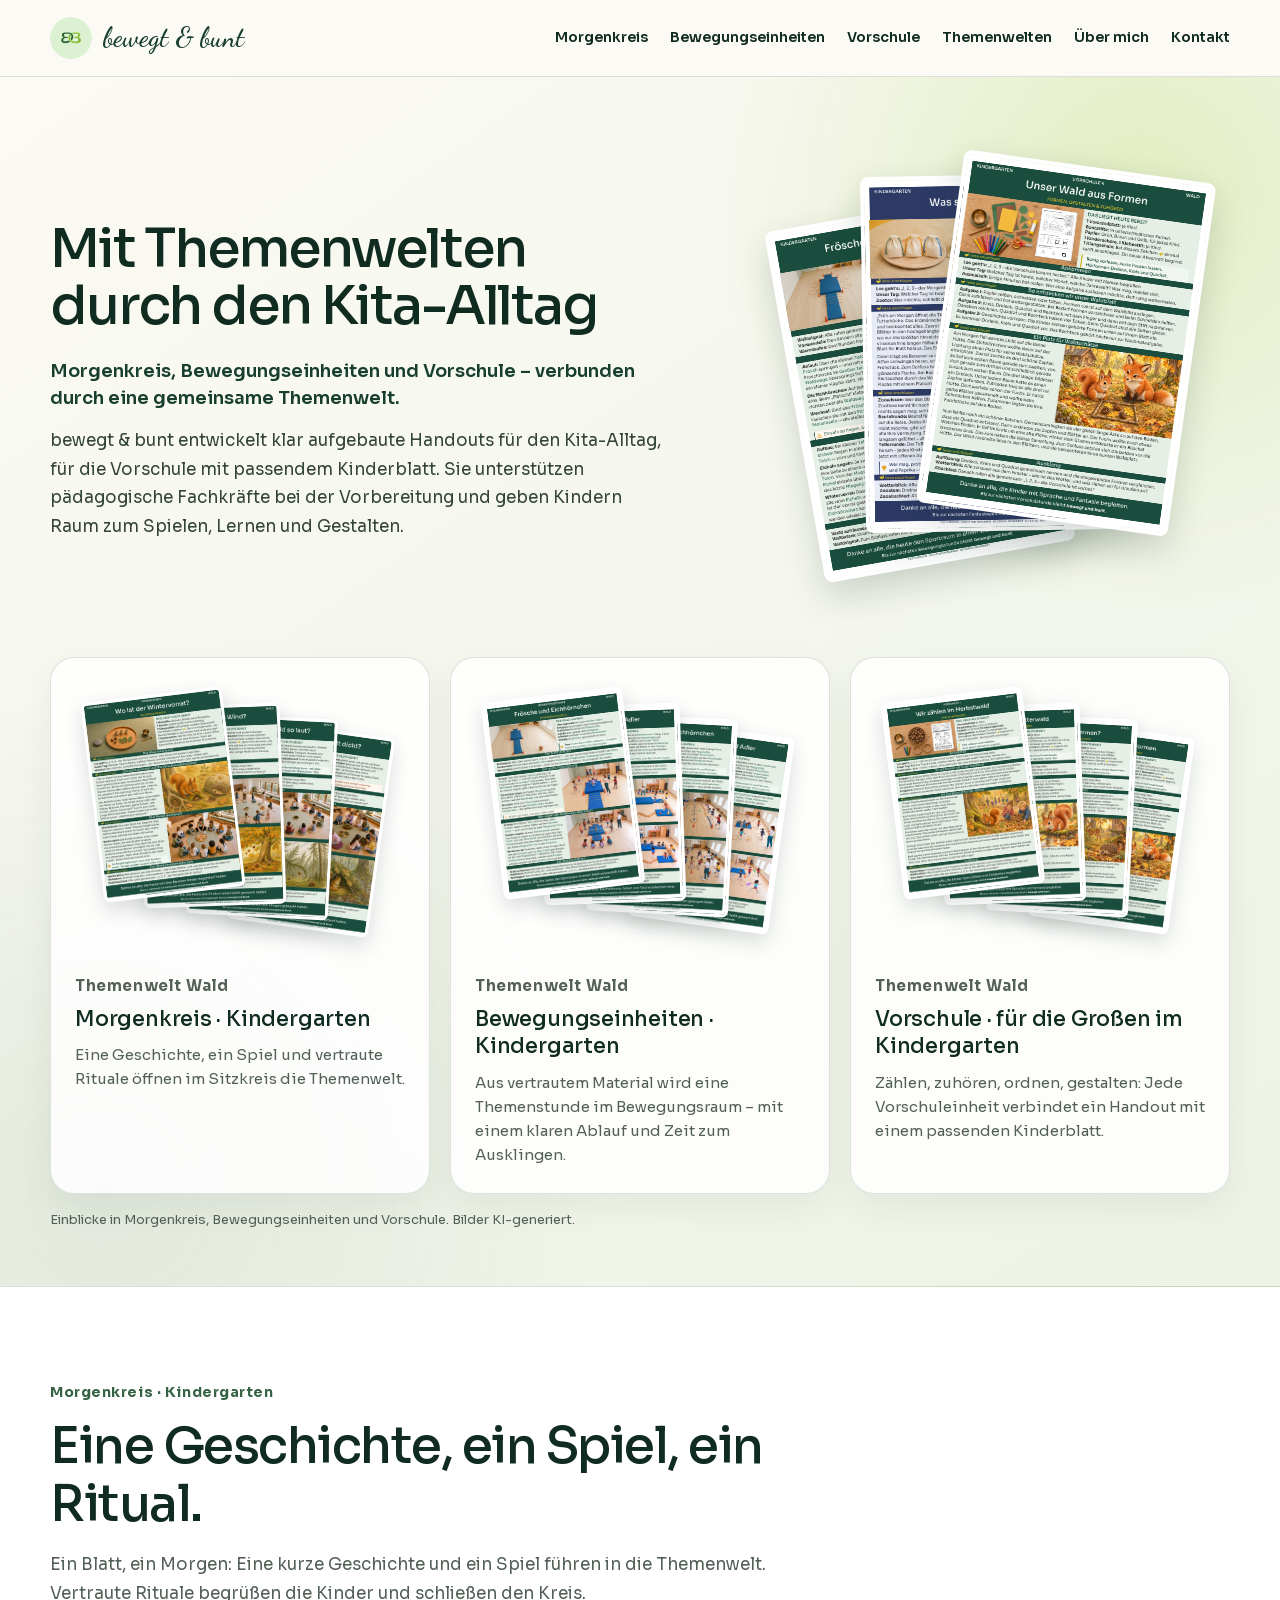
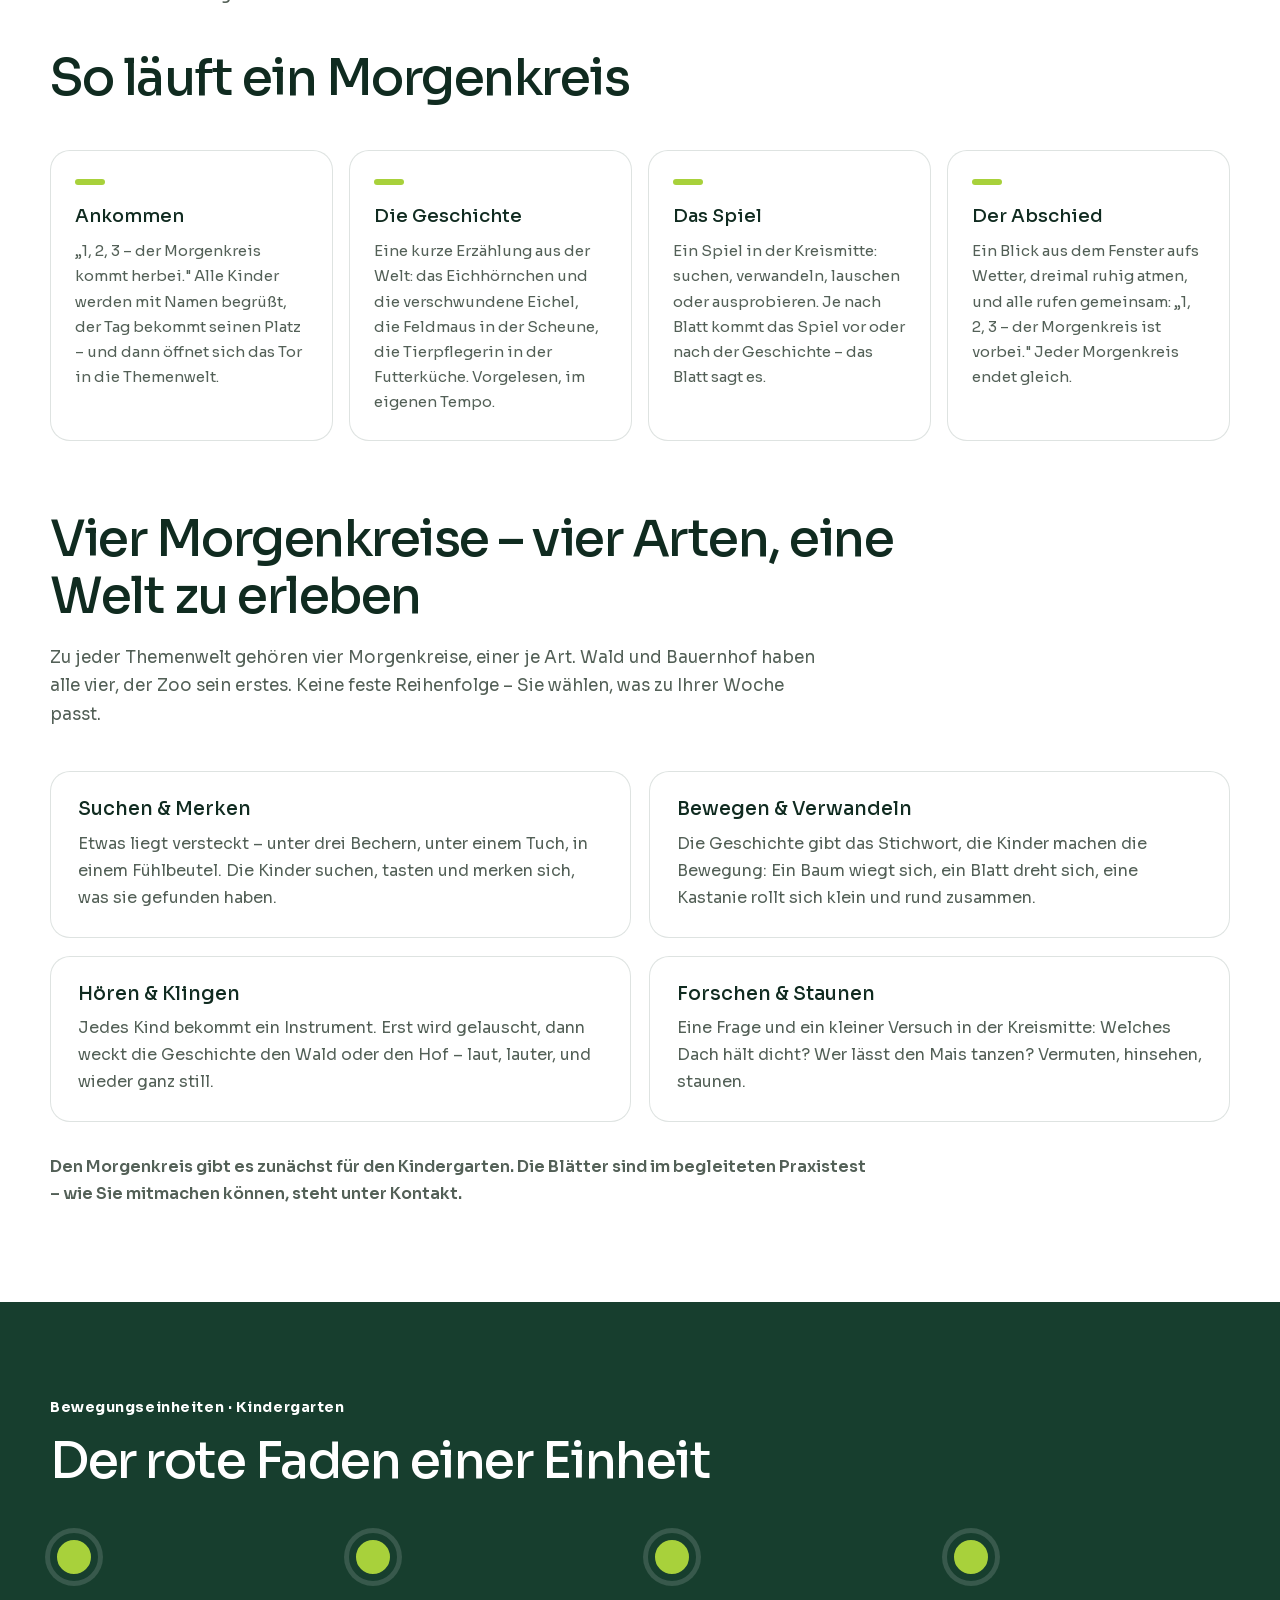
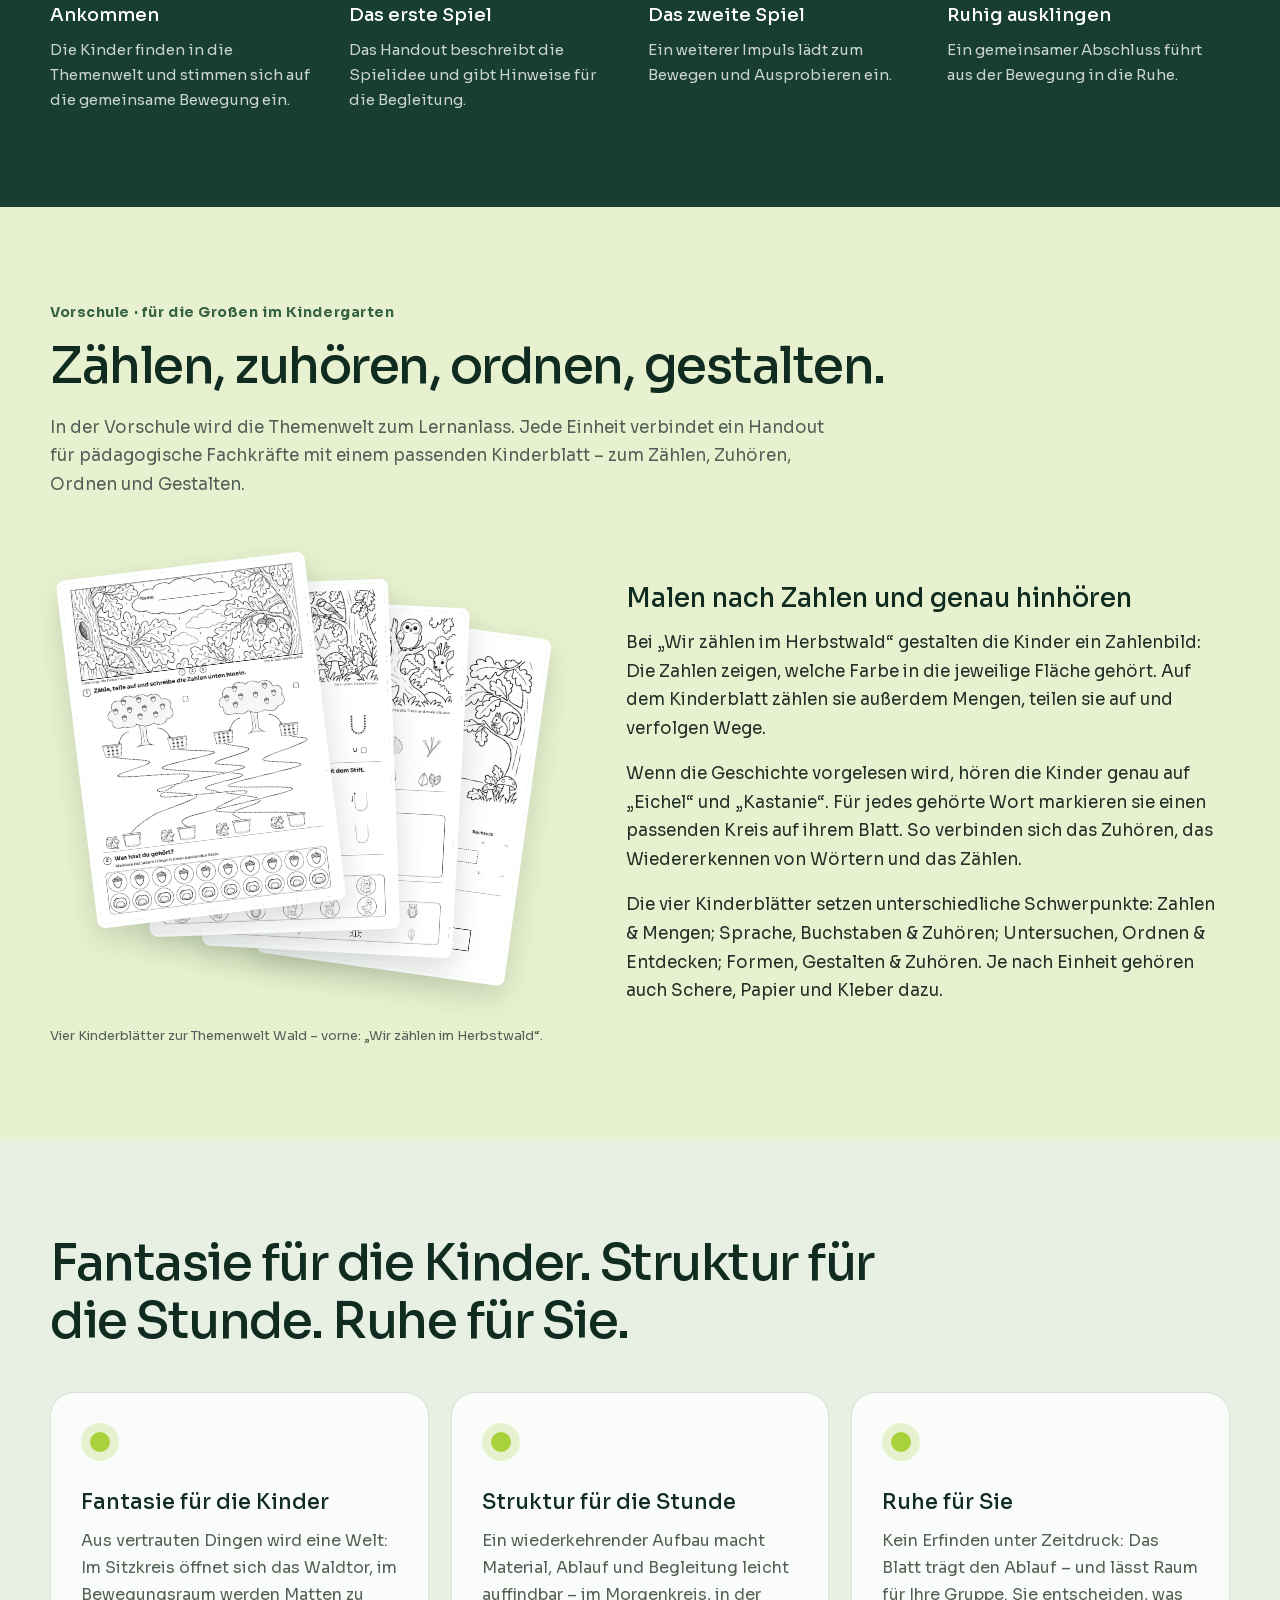
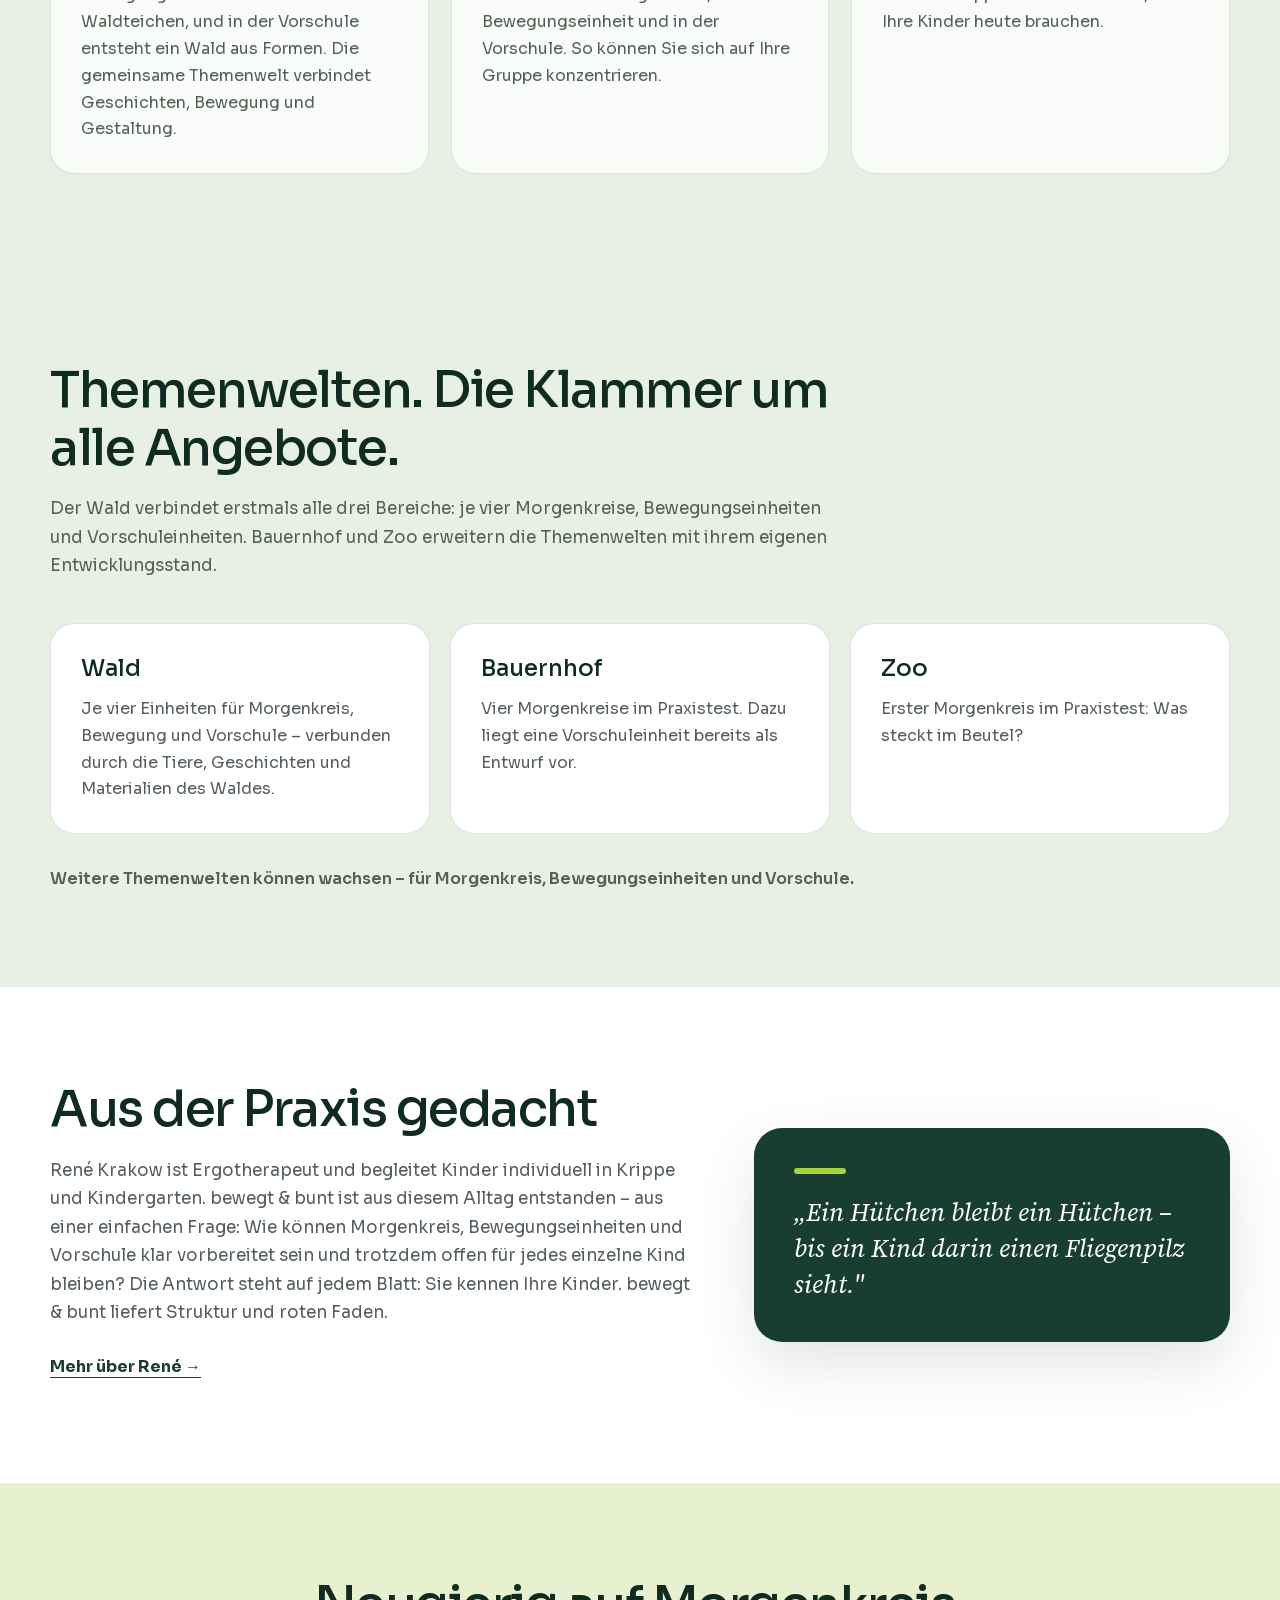
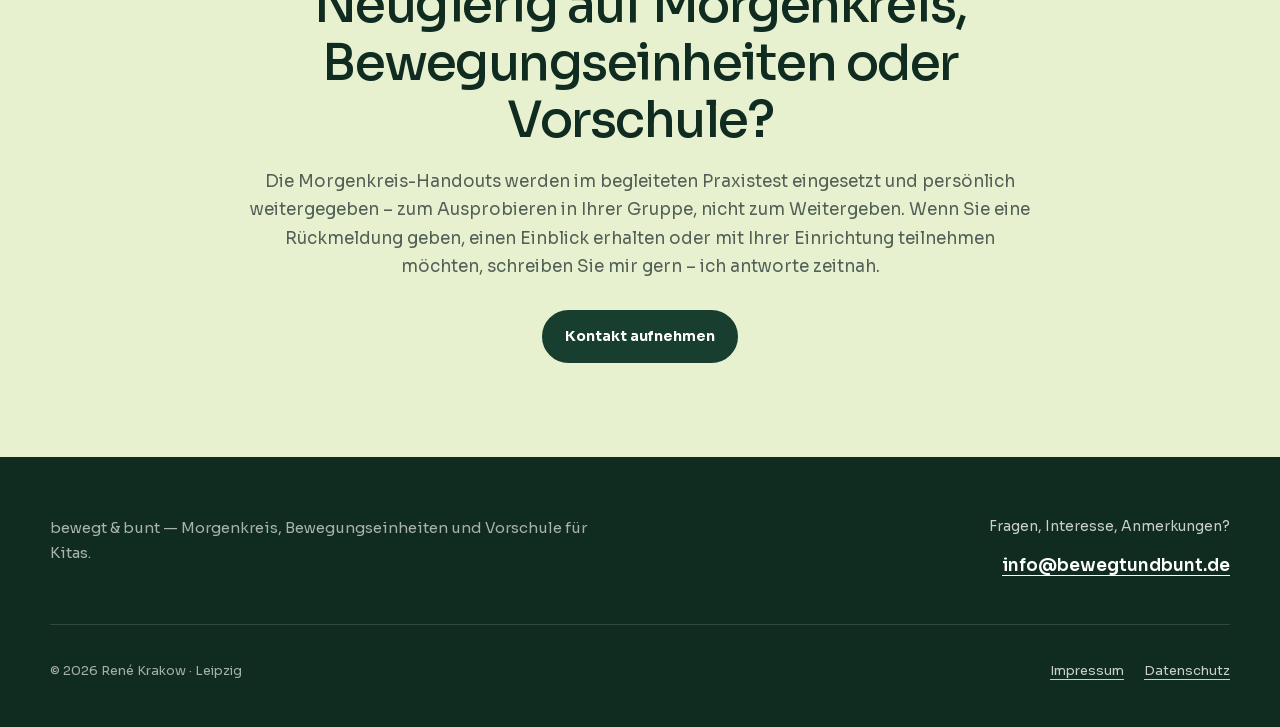
==== index.html @ 22ace535 "Website A03: Handout-Fächer und vier Kinderblätter mit Zahlenbild" ====
<!DOCTYPE html>
<html lang="de">
<head>
  <meta charset="UTF-8" />
  <meta name="viewport" content="width=device-width, initial-scale=1.0" />
  <meta name="theme-color" content="#173e2e" />
  <title>bewegt &amp; bunt — Morgenkreis, Bewegungseinheiten und Vorschule für Kitas</title>
  <meta name="description" content="Morgenkreis, Bewegungseinheiten und Vorschule mit einer gemeinsamen Themenwelt: klar aufgebaute Handouts und passende Kinderblätter für die Vorschule unterstützen pädagogische Fachkräfte im Kita-Alltag." />
  <link rel="stylesheet" href="assets/fonts/fonts.css" />
  <style>
    :root {
      --forest: #173e2e;
      --forest-deep: #102b20;
      --moss: #356243;
      --leaf: #a8d13b;
      --leaf-soft: #e7f1cf;
      --mist: #e8f0e4;
      --cream: #fbfaf4;
      --paper: #ffffff;
      --clay: #87502f;
      --ink: #223028;
      --muted: #536057;
      --line: rgba(23, 62, 46, 0.14);
      --shadow: 0 22px 60px rgba(16, 43, 32, 0.12);
      --max: 1180px;
    }

    *, *::before, *::after { box-sizing: border-box; }
    html { scroll-behavior: smooth; scroll-padding-top: 104px; scroll-padding-bottom: 16px; }
    body {
      margin: 0;
      overflow-x: hidden;
      background: var(--cream);
      color: var(--ink);
      font-family: 'Sora', -apple-system, BlinkMacSystemFont, sans-serif;
      font-size: 16px;
      line-height: 1.68;
      -webkit-font-smoothing: antialiased;
    }
    img { display: block; max-width: 100%; }
    a { color: inherit; }
    :focus-visible {
      outline: 3px solid var(--forest-deep);
      outline-offset: 4px;
      box-shadow: 0 0 0 4px var(--cream);
    }
    .dark :focus-visible, .footer :focus-visible { outline-color: var(--leaf); box-shadow: none; }
    h1, h2, h3, p, blockquote { margin-top: 0; }
    h1, h2, h3 { color: var(--forest-deep); font-weight: 500; }
    h1, h2, h3, p, a { overflow-wrap: break-word; }

    .nav-shell {
      position: sticky;
      top: 0;
      z-index: 100;
      border-bottom: 1px solid var(--line);
      background: rgba(251, 250, 244, 0.97);
      backdrop-filter: blur(12px);
    }
    .nav {
      width: min(var(--max), calc(100% - 48px));
      min-height: 76px;
      margin: 0 auto;
      display: flex;
      align-items: center;
      justify-content: space-between;
      gap: 28px;
    }
    .brand {
      display: inline-flex;
      align-items: center;
      gap: 11px;
      min-height: 44px;
      color: var(--forest);
      text-decoration: none;
      white-space: nowrap;
    }
    .brand img { width: 42px; height: 42px; border-radius: 50%; }
    .brand span { font-family: 'Dancing Script', cursive; font-size: 27px; font-weight: 600; }
    .nav-links { display: flex; flex-wrap: wrap; align-items: center; justify-content: flex-end; gap: 0 22px; }
    .nav-links a {
      min-height: 44px;
      display: inline-flex;
      align-items: center;
      color: var(--forest-deep);
      font-size: 14px;
      font-weight: 600;
      text-decoration: none;
      text-underline-offset: 5px;
      white-space: nowrap;
    }
    .nav-links a:hover { text-decoration: underline; }

    .hero {
      position: relative;
      overflow: hidden;
      border-bottom: 1px solid var(--line);
      background:
        radial-gradient(circle at 89% 9%, rgba(168, 209, 59, 0.24), transparent 27%),
        radial-gradient(circle at 8% 92%, rgba(53, 98, 67, 0.09), transparent 31%),
        linear-gradient(145deg, #fbfaf4 0%, #edf3e6 100%);
    }
    .hero-inner {
      width: min(var(--max), calc(100% - 48px));
      margin: 0 auto;
      padding: 64px 0 56px;
    }
    h1 {
      margin-bottom: 22px;
      font-size: clamp(40px, 4.2vw, 56px);
      color: var(--forest-deep);
      line-height: 1.07;
      letter-spacing: -0.04em;
    }
    .hero-top {
      margin-bottom: 36px;
      display: grid;
      grid-template-columns: minmax(0, 1fr) minmax(0, 470px);
      gap: 48px;
      align-items: center;
    }
    .hero-copy { max-width: 620px; }
    .nowrap { white-space: nowrap; }
    .hero-fan { position: relative; width: 100%; aspect-ratio: 470 / 480; }
    .hero-fan img {
      position: absolute;
      width: 54%;
      height: auto;
      border: 4px solid white;
      border-radius: 8px;
      background: white;
      box-shadow: 0 14px 34px rgba(16, 43, 32, 0.18);
    }
    .hero-fan-back { z-index: 1; left: 7%; top: 14%; transform: rotate(-10deg); }
    .hero-fan-middle { z-index: 2; left: 22%; top: 7%; transform: rotate(-1deg); }
    .hero-fan-front { z-index: 3; left: 38%; top: 5%; transform: rotate(8deg); }
    .positioning {
      max-width: 700px;
      margin-bottom: 14px;
      color: var(--forest);
      font-size: 18px;
      font-weight: 600;
      line-height: 1.55;
    }
    .hero-text {
      max-width: 700px;
      margin-bottom: 0;
      color: #34443a;
      font-size: 17px;
    }

    .area-grid { display: grid; grid-template-columns: repeat(3, minmax(0, 1fr)); gap: 20px; }
    .area-card {
      min-width: 0;
      padding: 22px 24px 18px;
      border: 1px solid var(--line);
      border-radius: 24px;
      display: flex;
      flex-direction: column;
      background: rgba(255, 255, 255, 0.86);
      box-shadow: 0 14px 35px rgba(16, 43, 32, 0.06);
    }
    .area-thumbs {
      position: relative;
      aspect-ratio: 330 / 280;
      margin-bottom: 14px;
    }
    .area-thumbs img {
      position: absolute;
      top: 0;
      width: 43%;
      height: auto;
      border: 3px solid white;
      border-radius: 6px;
      background: white;
      box-shadow: 0 8px 20px rgba(16, 43, 32, 0.16);
    }
    /* umgekehrte Überdeckung gegenüber A01: das erste Bild liegt vorn */
    .area-thumbs img:nth-child(1) { z-index: 4; left: 5%; top: 5%; transform: rotate(-7deg); }
    .area-thumbs img:nth-child(2) { z-index: 3; left: 20%; top: 9%; transform: rotate(-2deg); }
    .area-thumbs img:nth-child(3) { z-index: 2; left: 35%; top: 13%; transform: rotate(3deg); }
    .area-thumbs img:nth-child(4) { z-index: 1; left: 50%; top: 17%; transform: rotate(8deg); }
    .area-world { margin: 0 0 4px; color: var(--moss); font-size: 12px; font-weight: 700; letter-spacing: 0.04em; }
    .area-card h2 { margin-bottom: 10px; font-size: 21px; line-height: 1.3; letter-spacing: -0.01em; }
    .area-card p { margin-bottom: 8px; color: var(--muted); font-size: 15px; line-height: 1.6; }
    .area-caption {
      margin: 16px 0 0;
      color: var(--muted);
      font-size: 13px;
      line-height: 1.55;
    }

    .section { padding: 94px 0; }
    .section-inner { width: min(var(--max), calc(100% - 48px)); margin: 0 auto; }
    .section-heading { max-width: 850px; margin-bottom: 42px; }
    .section h2 {
      margin-bottom: 18px;
      font-size: clamp(32px, 4vw, 50px);
      line-height: 1.15;
      letter-spacing: -0.03em;
    }
    .section h3 { line-height: 1.3; }
    .section-intro { max-width: 780px; color: var(--muted); font-size: 17px; }
    .kicker {
      margin-bottom: 14px;
      color: var(--moss);
      font-size: 14px;
      font-weight: 700;
      letter-spacing: 0.04em;
    }
    .pale { background: var(--mist); }
    .white { background: var(--paper); }
    .soft { background: var(--leaf-soft); }
    .dark { background: var(--forest); color: white; }
    .dark h2, .dark h3, .dark .kicker { color: white; }
    .anchor-alias { display: block; height: 0; }


    .kinderblatt {
      display: grid;
      grid-template-columns: minmax(0, 520px) minmax(0, 1fr);
      gap: 56px;
      align-items: center;
    }
    .kinderblatt-figure { margin: 0; }
    .kinderblatt-fan { position: relative; width: 100%; aspect-ratio: 520 / 470; }
    .kinderblatt-fan img {
      position: absolute;
      height: auto;
      border: 4px solid white;
      border-radius: 8px;
      background: white;
      box-shadow: 0 12px 30px rgba(16, 43, 32, 0.16);
    }
    .kinderblatt-fan img:nth-child(1) { z-index: 4; width: 48%; left: 5%; top: 5%; transform: rotate(-7deg); }
    .kinderblatt-fan img:nth-child(2) { z-index: 3; width: 48%; left: 18%; top: 9%; transform: rotate(-2deg); }
    .kinderblatt-fan img:nth-child(3) { z-index: 2; width: 48%; left: 31%; top: 13%; transform: rotate(3deg); }
    .kinderblatt-fan img:nth-child(4) { z-index: 1; width: 48%; left: 44%; top: 17%; transform: rotate(8deg); }
    .kinderblatt-figure figcaption { margin-top: 14px; color: var(--muted); font-size: 13px; }
    .kinderblatt-copy h3 { margin-bottom: 14px; font-size: 26px; line-height: 1.25; }
    .kinderblatt-copy p { color: var(--ink); font-size: 17px; }
    .kinderblatt-copy p:last-child { margin-bottom: 0; }

    .three-grid { display: grid; grid-template-columns: repeat(3, 1fr); gap: 22px; }
    .feature-card {
      min-height: 290px;
      padding: 30px;
      border: 1px solid var(--line);
      border-radius: 24px;
      background: rgba(255,255,255,0.78);
    }
    .feature-mark {
      width: 38px;
      height: 38px;
      margin-bottom: 28px;
      border: 9px solid var(--leaf-soft);
      border-radius: 50%;
      background: var(--leaf);
    }
    .feature-card h3 { margin-bottom: 12px; font-size: 21px; }
    .feature-card p { margin-bottom: 0; color: var(--muted); }

    .steps-grid { display: grid; grid-template-columns: repeat(4, 1fr); gap: 16px; }
    .step-card {
      position: relative;
      padding: 28px 24px 25px;
      border: 1px solid var(--line);
      border-radius: 20px;
      background: var(--paper);
    }
    .step-card::before {
      content: '';
      display: block;
      width: 30px;
      height: 6px;
      margin-bottom: 20px;
      border-radius: 999px;
      background: var(--leaf);
    }
    .step-card h3 { margin-bottom: 10px; font-size: 18px; }
    .step-card p { margin-bottom: 0; color: var(--muted); font-size: 15px; }
    .types-heading { margin-top: 70px; }
    .type-grid { display: grid; grid-template-columns: repeat(2, 1fr); gap: 18px; }
    .type-card {
      padding: 25px 27px;
      border: 1px solid var(--line);
      border-radius: 20px;
      background: rgba(255,255,255,0.7);
    }
    .type-card h3 { margin-bottom: 9px; font-size: 19px; }
    .type-card p { margin-bottom: 0; color: var(--muted); }
    .section-close { max-width: 820px; margin: 32px 0 0; color: var(--muted); font-weight: 600; }

    .dark .section-intro { color: rgba(255,255,255,0.78); }
    .ritual-grid { display: grid; grid-template-columns: repeat(4, 1fr); gap: 16px; }
    .ritual-step { padding: 0 8px 0 0; }
    .ritual-dot {
      width: 48px;
      height: 48px;
      margin-bottom: 23px;
      border: 7px solid var(--forest);
      border-radius: 50%;
      background: var(--leaf);
      box-shadow: 0 0 0 5px rgba(255,255,255,0.14);
    }
    .ritual-step h3 { margin-bottom: 10px; font-size: 18px; }
    .ritual-step p { margin-bottom: 0; color: rgba(255,255,255,0.78); font-size: 15px; }

    .world-grid { display: grid; grid-template-columns: repeat(3, 1fr); gap: 20px; }
    .world-card {
      padding: 30px;
      border: 1px solid var(--line);
      border-radius: 24px;
      background: var(--paper);
    }
    .world-card h3 { margin-bottom: 12px; font-size: 23px; }
    .world-card p { margin-bottom: 0; color: var(--muted); }

    .practice-grid { display: grid; grid-template-columns: 1.15fr 0.85fr; gap: 60px; align-items: center; }
    .practice-copy p { color: var(--muted); font-size: 17px; }
    .text-link {
      min-height: 44px;
      display: inline-flex;
      align-items: center;
      color: var(--forest);
      font-weight: 700;
      text-underline-offset: 5px;
    }
    .quote-card {
      padding: 40px;
      border-radius: 28px;
      background: var(--forest);
      color: white;
      box-shadow: var(--shadow);
    }
    .quote-mark { width: 52px; height: 6px; border-radius: 999px; background: var(--leaf); }
    .quote-card blockquote {
      margin: 20px 0 0;
      font-family: 'Source Serif 4', serif;
      font-size: 25px;
      font-style: italic;
      line-height: 1.45;
    }

    .button {
      min-height: 50px;
      padding: 13px 21px;
      border: 2px solid var(--forest);
      border-radius: 999px;
      display: inline-flex;
      align-items: center;
      justify-content: center;
      font-size: 14px;
      font-weight: 700;
      text-decoration: none;
    }
    .button-primary { background: var(--forest); color: white; }
    .button-primary:hover { background: var(--forest-deep); }

    .cta-section { text-align: center; background: var(--leaf-soft); }
    .cta-section .section-heading { margin: 0 auto 28px; }
    .cta-section .section-intro { margin: 0 auto; }

    .footer { padding: 58px 0 34px; background: var(--forest-deep); color: rgba(255,255,255,0.78); }
    .footer-inner { width: min(var(--max), calc(100% - 48px)); margin: 0 auto; }
    .footer-top { display: flex; align-items: flex-start; justify-content: space-between; gap: 40px; padding-bottom: 35px; }
    .footer-claim { max-width: 540px; margin: 0; font-size: 15px; color: rgba(255,255,255,0.64); }
    .footer-contact { text-align: right; }
    .footer-contact p { margin: 0 0 6px; font-size: 14px; }
    .footer-contact a { min-height: 44px; display: inline-flex; align-items: center; color: white; font-size: 17px; font-weight: 600; text-underline-offset: 4px; }
    .footer-bottom {
      padding-top: 24px;
      border-top: 1px solid rgba(255,255,255,0.14);
      display: flex;
      justify-content: space-between;
      align-items: center;
      gap: 24px;
      color: rgba(255,255,255,0.62);
      font-size: 13px;
    }
    .legal { display: flex; gap: 20px; }
    .legal a { min-height: 44px; display: inline-flex; align-items: center; color: rgba(255,255,255,0.78); text-underline-offset: 4px; }

    @media (prefers-reduced-motion: reduce) {
      html { scroll-behavior: auto; }
    }

    @media (max-width: 1150px) {
      .nav-links { gap: 0 18px; }
      .three-grid { grid-template-columns: minmax(0, 1fr); }
      .feature-card { min-height: auto; }
      .steps-grid, .ritual-grid { grid-template-columns: repeat(2, 1fr); gap: 28px; }
      .practice-grid { grid-template-columns: 1fr; gap: 34px; }
    }

    @media (max-width: 1000px) {
      .area-grid { grid-template-columns: minmax(0, 1fr); gap: 16px; }
      .area-card {
        display: grid;
        grid-template-columns: 250px minmax(0, 1fr);
        grid-template-rows: auto auto 1fr;
        column-gap: 26px;
        align-items: start;
      }
      .area-thumbs { grid-row: 1 / span 3; margin: 0; }
    }

    @media (max-width: 900px) {
      .hero-top { grid-template-columns: minmax(0, 1fr); gap: 28px; }
      .hero-copy { max-width: 700px; }
      .hero-fan { width: min(100%, 440px); margin: 0 auto; }
      .kinderblatt { grid-template-columns: minmax(0, 1fr); gap: 28px; }
      .kinderblatt-figure { width: min(100%, 520px); }
    }

    @media (max-width: 860px) {
      html { scroll-padding-top: 128px; }
      .nav {
        width: min(var(--max), calc(100% - 34px));
        padding: 10px 0;
        align-items: flex-start;
      }
      .brand img { width: 36px; height: 36px; }
      .brand span { font-size: 23px; }
      .nav-links { max-width: 520px; gap: 0 17px; }
      .nav-links a { font-size: 13px; }
      .type-grid, .world-grid { grid-template-columns: 1fr; }
    }


    @media (max-width: 620px) {
      html { scroll-padding-top: 12px; }
      .nav-shell { position: static; }
      .nav { display: block; padding: 10px 0 6px; }
      .brand { margin-bottom: 2px; }
      .nav-links {
        max-width: 100%;
        display: grid;
        grid-template-columns: repeat(3, max-content);
        justify-content: flex-start;
        gap: 0 15px;
      }
      .nav-links a { font-size: 12px; }
      .hero-inner { width: min(100% - 34px, var(--max)); padding: 40px 0 34px; }
      .hero-top { margin-bottom: 28px; }
      h1 { max-width: 100%; font-size: clamp(30px, 9.5vw, 42px); }
      .hero-copy h1 { margin-bottom: 18px; }
      .positioning, .hero-text { font-size: 16px; }
      .area-card { display: flex; align-items: stretch; padding: 16px 18px 12px; border-radius: 20px; }
      .area-thumbs { margin-bottom: 10px; }
      .kinderblatt-copy h3 { font-size: 22px; }
      .kinderblatt-copy p { font-size: 16px; }
      .area-card h2 { font-size: 19px; }
      .area-caption { font-size: 12px; }
      .section { padding: 70px 0; }
      .section-inner { width: min(100% - 34px, var(--max)); }
      .section-heading { margin-bottom: 32px; }
      .section h2 { font-size: 32px; }
      .feature-card { padding: 25px; }
      .steps-grid, .ritual-grid { grid-template-columns: 1fr; }
      .step-card { padding: 24px 22px; }
      .ritual-step {
        display: grid;
        grid-template-columns: 42px 1fr;
        column-gap: 17px;
      }
      .ritual-dot { grid-row: 1 / span 2; width: 38px; height: 38px; margin-top: 2px; border-width: 5px; }
      .ritual-step p { grid-column: 2; }
      .type-card, .world-card { padding: 23px; }
      .quote-card { padding: 31px 25px; }
      .quote-card blockquote { font-size: 22px; }
      .footer-top, .footer-bottom { flex-direction: column; }
      .footer-bottom { align-items: flex-start; gap: 4px; }
      .footer-contact { text-align: left; }
    }
    @media (max-width: 359px) {
      .nav-links { grid-template-columns: repeat(2, max-content); }
      .section h2 { font-size: 29px; }
    }
  </style>
</head>
<body>
  <header class="nav-shell">
    <nav class="nav" aria-label="Hauptnavigation">
      <a class="brand" href="/">
        <img src="assets/images/logo.png" alt="" width="1024" height="1024" />
        <span>bewegt &amp; bunt</span>
      </a>
      <div class="nav-links">
        <a href="#morgenkreis">Morgenkreis</a>
        <a href="#bewegungseinheiten">Bewegungseinheiten</a>
        <a href="#vorschule">Vorschule</a>
        <a href="#themenwelten">Themenwelten</a>
        <a href="/about.html">Über mich</a>
        <a href="/contact.html">Kontakt</a>
      </div>
    </nav>
  </header>

  <main>
    <section class="hero" aria-labelledby="hero-title">
      <div class="hero-inner">
        <div class="hero-top">
          <div class="hero-copy">
            <h1 id="hero-title">Mit Themenwelten durch den <span class="nowrap">Kita-Alltag</span></h1>
            <p class="positioning">Morgenkreis, Bewegungseinheiten und Vorschule – verbunden durch eine gemeinsame Themenwelt.</p>
            <p class="hero-text">bewegt &amp; bunt entwickelt klar aufgebaute Handouts für den Kita-Alltag, für die Vorschule mit passendem Kinderblatt. Sie unterstützen pädagogische Fachkräfte bei der Vorbereitung und geben Kindern Raum zum Spielen, Lernen und Gestalten.</p>
          </div>
          <div class="hero-fan">
            <img class="hero-fan-back" src="assets/handouts/sport-wald-01-kiga.png" alt="" width="380" height="538" decoding="async" />
            <img class="hero-fan-middle" src="assets/previews/a03/morgenkreis-zoo-01.png" alt="" width="380" height="538" decoding="async" />
            <img class="hero-fan-front" src="assets/handouts/vorschule-wald-04.png" alt="" width="380" height="538" decoding="async" />
          </div>
        </div>

        <section class="areas" id="bereiche" aria-label="Drei Bereiche entdecken">
          <div class="area-grid">
            <article class="area-card">
              <div class="area-thumbs">
                <img src="assets/handouts/morgenkreis-wald-1-wintervorrat-kiga.png" alt="" width="380" height="544" decoding="async" />
                <img src="assets/handouts/morgenkreis-wald-2-wind-kiga.png" alt="" width="380" height="544" decoding="async" />
                <img src="assets/handouts/morgenkreis-wald-3-laut-kiga.png" alt="" width="380" height="544" decoding="async" />
                <img src="assets/handouts/morgenkreis-wald-4-dach-kiga.png" alt="" width="380" height="544" decoding="async" />
              </div>
              <p class="area-world">Themenwelt Wald</p>
              <h2>Morgenkreis · Kindergarten</h2>
              <p>Eine Geschichte, ein Spiel und vertraute Rituale öffnen im Sitzkreis die Themenwelt.</p>
            </article>
            <article class="area-card">
              <div class="area-thumbs">
                <img src="assets/handouts/sport-wald-01-kiga.png" alt="" width="380" height="538" decoding="async" />
                <img src="assets/handouts/sport-wald-02-kiga.png" alt="" width="380" height="538" decoding="async" />
                <img src="assets/handouts/sport-wald-03-kiga.png" alt="" width="380" height="538" decoding="async" />
                <img src="assets/handouts/sport-wald-04-kiga.png" alt="" width="380" height="538" decoding="async" />
              </div>
              <p class="area-world">Themenwelt Wald</p>
              <h2>Bewegungseinheiten · Kindergarten</h2>
              <p>Aus vertrautem Material wird eine Themenstunde im Bewegungsraum – mit einem klaren Ablauf und Zeit zum Ausklingen.</p>
            </article>
            <article class="area-card">
              <div class="area-thumbs">
                <img src="assets/handouts/vorschule-wald-01.png" alt="" width="380" height="538" decoding="async" />
                <img src="assets/handouts/vorschule-wald-02.png" alt="" width="380" height="538" decoding="async" />
                <img src="assets/handouts/vorschule-wald-03.png" alt="" width="380" height="538" decoding="async" />
                <img src="assets/handouts/vorschule-wald-04.png" alt="" width="380" height="538" decoding="async" />
              </div>
              <p class="area-world">Themenwelt Wald</p>
              <h2>Vorschule · für die Großen im Kindergarten</h2>
              <p>Zählen, zuhören, ordnen, gestalten: Jede Vorschuleinheit verbindet ein Handout mit einem passenden Kinderblatt.</p>
            </article>
          </div>
          <p class="area-caption">Einblicke in Morgenkreis, Bewegungseinheiten und Vorschule. Bilder KI-generiert.</p>
        </section>
      </div>
    </section>

    <section class="section white" id="morgenkreis" aria-labelledby="morgenkreis-title">
      <div class="section-inner">
        <div class="section-heading">
          <p class="kicker">Morgenkreis · Kindergarten</p>
          <h2 id="morgenkreis-title">Eine Geschichte, ein Spiel, ein Ritual.</h2>
          <p class="section-intro">Ein Blatt, ein Morgen: Eine kurze Geschichte und ein Spiel führen in die Themenwelt. Vertraute Rituale begrüßen die Kinder und schließen den Kreis.</p>
        </div>

        <div class="section-heading">
          <h2>So läuft ein Morgenkreis</h2>
        </div>
        <div class="steps-grid">
          <article class="step-card">
            <h3>Ankommen</h3>
            <p>„1, 2, 3 – der Morgenkreis kommt herbei." Alle Kinder werden mit Namen begrüßt, der Tag bekommt seinen Platz – und dann öffnet sich das Tor in die Themenwelt.</p>
          </article>
          <article class="step-card">
            <h3>Die Geschichte</h3>
            <p>Eine kurze Erzählung aus der Welt: das Eichhörnchen und die verschwundene Eichel, die Feldmaus in der Scheune, die Tierpflegerin in der Futterküche. Vorgelesen, im eigenen Tempo.</p>
          </article>
          <article class="step-card">
            <h3>Das Spiel</h3>
            <p>Ein Spiel in der Kreismitte: suchen, verwandeln, lauschen oder ausprobieren. Je nach Blatt kommt das Spiel vor oder nach der Geschichte – das Blatt sagt es.</p>
          </article>
          <article class="step-card">
            <h3>Der Abschied</h3>
            <p>Ein Blick aus dem Fenster aufs Wetter, dreimal ruhig atmen, und alle rufen gemeinsam: „1, 2, 3 – der Morgenkreis ist vorbei." Jeder Morgenkreis endet gleich.</p>
          </article>
        </div>
        <div class="section-heading types-heading">
          <h2>Vier Morgenkreise – vier Arten, eine Welt zu erleben</h2>
          <p class="section-intro">Zu jeder Themenwelt gehören vier Morgenkreise, einer je Art. Wald und Bauernhof haben alle vier, der Zoo sein erstes. Keine feste Reihenfolge – Sie wählen, was zu Ihrer Woche passt.</p>
        </div>
        <div class="type-grid">
          <article class="type-card">
            <h3>Suchen &amp; Merken</h3>
            <p>Etwas liegt versteckt – unter drei Bechern, unter einem Tuch, in einem Fühlbeutel. Die Kinder suchen, tasten und merken sich, was sie gefunden haben.</p>
          </article>
          <article class="type-card">
            <h3>Bewegen &amp; Verwandeln</h3>
            <p>Die Geschichte gibt das Stichwort, die Kinder machen die Bewegung: Ein Baum wiegt sich, ein Blatt dreht sich, eine Kastanie rollt sich klein und rund zusammen.</p>
          </article>
          <article class="type-card">
            <h3>Hören &amp; Klingen</h3>
            <p>Jedes Kind bekommt ein Instrument. Erst wird gelauscht, dann weckt die Geschichte den Wald oder den Hof – laut, lauter, und wieder ganz still.</p>
          </article>
          <article class="type-card">
            <h3>Forschen &amp; Staunen</h3>
            <p>Eine Frage und ein kleiner Versuch in der Kreismitte: Welches Dach hält dicht? Wer lässt den Mais tanzen? Vermuten, hinsehen, staunen.</p>
          </article>
        </div>
        <p class="section-close">Den Morgenkreis gibt es zunächst für den Kindergarten. Die Blätter sind im begleiteten Praxistest – wie Sie mitmachen können, steht unter Kontakt.</p>
      </div>
    </section>

    <section class="section dark" id="bewegungseinheiten" aria-labelledby="bewegungseinheiten-title">
      <span class="anchor-alias" id="bewegungsstunden"></span>
      <div class="section-inner">
        <div class="section-heading">
          <p class="kicker">Bewegungseinheiten · Kindergarten</p>
          <h2 id="bewegungseinheiten-title">Der rote Faden einer Einheit</h2>
        </div>
        <div class="ritual-grid">
          <article class="ritual-step">
            <div class="ritual-dot" aria-hidden="true"></div>
            <h3>Ankommen</h3>
            <p>Die Kinder finden in die Themenwelt und stimmen sich auf die gemeinsame Bewegung ein.</p>
          </article>
          <article class="ritual-step">
            <div class="ritual-dot" aria-hidden="true"></div>
            <h3>Das erste Spiel</h3>
            <p>Das Handout beschreibt die Spielidee und gibt Hinweise für die Begleitung.</p>
          </article>
          <article class="ritual-step">
            <div class="ritual-dot" aria-hidden="true"></div>
            <h3>Das zweite Spiel</h3>
            <p>Ein weiterer Impuls lädt zum Bewegen und Ausprobieren ein.</p>
          </article>
          <article class="ritual-step">
            <div class="ritual-dot" aria-hidden="true"></div>
            <h3>Ruhig ausklingen</h3>
            <p>Ein gemeinsamer Abschluss führt aus der Bewegung in die Ruhe.</p>
          </article>
        </div>
      </div>
    </section>

    <section class="section soft" id="vorschule" aria-labelledby="vorschule-title">
      <div class="section-inner">
        <div class="section-heading">
          <p class="kicker">Vorschule · für die Großen im Kindergarten</p>
          <h2 id="vorschule-title">Zählen, zuhören, ordnen, gestalten.</h2>
          <p class="section-intro">In der Vorschule wird die Themenwelt zum Lernanlass. Jede Einheit verbindet ein Handout für pädagogische Fachkräfte mit einem passenden Kinderblatt – zum Zählen, Zuhören, Ordnen und Gestalten.</p>
        </div>

        <div class="kinderblatt">
          <figure class="kinderblatt-figure">
            <div class="kinderblatt-fan">
              <img src="assets/previews/a03/kinderblatt-wald-01.png" alt="Kinderblatt Wir zählen im Herbstwald mit Zahlenbild und Höraufgabe" width="380" height="538" loading="lazy" decoding="async" />
              <img src="assets/previews/a03/kinderblatt-wald-02.png" alt="" width="380" height="538" loading="lazy" decoding="async" />
              <img src="assets/previews/a03/kinderblatt-wald-03.png" alt="" width="380" height="538" loading="lazy" decoding="async" />
              <img src="assets/previews/a03/kinderblatt-wald-04.png" alt="" width="380" height="538" loading="lazy" decoding="async" />
            </div>
            <figcaption>Vier Kinderblätter zur Themenwelt Wald – vorne: „Wir zählen im Herbstwald“.</figcaption>
          </figure>
          <div class="kinderblatt-copy">
            <h3>Malen nach Zahlen und genau hinhören</h3>
            <p>Bei „Wir zählen im Herbstwald“ gestalten die Kinder ein Zahlenbild: Die Zahlen zeigen, welche Farbe in die jeweilige Fläche gehört. Auf dem Kinderblatt zählen sie außerdem Mengen, teilen sie auf und verfolgen Wege.</p>
            <p>Wenn die Geschichte vorgelesen wird, hören die Kinder genau auf „Eichel“ und „Kastanie“. Für jedes gehörte Wort markieren sie einen passenden Kreis auf ihrem Blatt. So verbinden sich das Zuhören, das Wiedererkennen von Wörtern und das Zählen.</p>
            <p>Die vier Kinderblätter setzen unterschiedliche Schwerpunkte: Zahlen &amp; Mengen; Sprache, Buchstaben &amp; Zuhören; Untersuchen, Ordnen &amp; Entdecken; Formen, Gestalten &amp; Zuhören. Je nach Einheit gehören auch Schere, Papier und Kleber dazu.</p>
          </div>
        </div>
      </div>
    </section>

    <section class="section pale" aria-labelledby="verbindet-title">
      <div class="section-inner">
        <div class="section-heading">
          <h2 id="verbindet-title">Fantasie für die Kinder. Struktur für die Stunde. Ruhe für Sie.</h2>
        </div>
        <div class="three-grid">
          <article class="feature-card">
            <div class="feature-mark" aria-hidden="true"></div>
            <h3>Fantasie für die Kinder</h3>
            <p>Aus vertrauten Dingen wird eine Welt: Im Sitzkreis öffnet sich das Waldtor, im Bewegungsraum werden Matten zu Waldteichen, und in der Vorschule entsteht ein Wald aus Formen. Die gemeinsame Themenwelt verbindet Geschichten, Bewegung und Gestaltung.</p>
          </article>
          <article class="feature-card">
            <div class="feature-mark" aria-hidden="true"></div>
            <h3>Struktur für die Stunde</h3>
            <p>Ein wiederkehrender Aufbau macht Material, Ablauf und Begleitung leicht auffindbar – im Morgenkreis, in der Bewegungseinheit und in der Vorschule. So können Sie sich auf Ihre Gruppe konzentrieren.</p>
          </article>
          <article class="feature-card">
            <div class="feature-mark" aria-hidden="true"></div>
            <h3>Ruhe für Sie</h3>
            <p>Kein Erfinden unter Zeitdruck: Das Blatt trägt den Ablauf – und lässt Raum für Ihre Gruppe. Sie entscheiden, was Ihre Kinder heute brauchen.</p>
          </article>
        </div>
      </div>
    </section>

    <section class="section pale" id="themenwelten" aria-labelledby="themenwelten-title">
      <div class="section-inner">
        <div class="section-heading">
          <h2 id="themenwelten-title">Themenwelten. Die Klammer um alle Angebote.</h2>
          <p class="section-intro">Der Wald verbindet erstmals alle drei Bereiche: je vier Morgenkreise, Bewegungseinheiten und Vorschuleinheiten. Bauernhof und Zoo erweitern die Themenwelten mit ihrem eigenen Entwicklungsstand.</p>
        </div>
        <div class="world-grid">
          <article class="world-card">
            <h3>Wald</h3>
            <p>Je vier Einheiten für Morgenkreis, Bewegung und Vorschule – verbunden durch die Tiere, Geschichten und Materialien des Waldes.</p>
          </article>
          <article class="world-card">
            <h3>Bauernhof</h3>
            <p>Vier Morgenkreise im Praxistest. Dazu liegt eine Vorschuleinheit bereits als Entwurf vor.</p>
          </article>
          <article class="world-card">
            <h3>Zoo</h3>
            <p>Erster Morgenkreis im Praxistest: Was steckt im Beutel?</p>
          </article>
        </div>
        <p class="section-close">Weitere Themenwelten können wachsen – für Morgenkreis, Bewegungseinheiten und Vorschule.</p>
      </div>
    </section>

    <section class="section white" aria-labelledby="praxis-title">
      <div class="section-inner practice-grid">
        <div class="practice-copy">
          <h2 id="praxis-title">Aus der Praxis gedacht</h2>
          <p>René Krakow ist Ergotherapeut und begleitet Kinder individuell in Krippe und Kindergarten. bewegt &amp; bunt ist aus diesem Alltag entstanden – aus einer einfachen Frage: Wie können Morgenkreis, Bewegungseinheiten und Vorschule klar vorbereitet sein und trotzdem offen für jedes einzelne Kind bleiben? Die Antwort steht auf jedem Blatt: Sie kennen Ihre Kinder. bewegt &amp; bunt liefert Struktur und roten Faden.</p>
          <a class="text-link" href="/about.html">Mehr über René →</a>
        </div>
        <div class="quote-card">
          <div class="quote-mark" aria-hidden="true"></div>
          <blockquote>„Ein Hütchen bleibt ein Hütchen – bis ein Kind darin einen Fliegenpilz sieht."</blockquote>
        </div>
      </div>
    </section>

    <section class="section cta-section" aria-labelledby="kontakt-title">
      <div class="section-inner">
        <div class="section-heading">
          <h2 id="kontakt-title">Neugierig auf Morgenkreis, Bewegungseinheiten oder Vorschule?</h2>
          <p class="section-intro">Die Morgenkreis-Handouts werden im begleiteten Praxistest eingesetzt und persönlich weitergegeben – zum Ausprobieren in Ihrer Gruppe, nicht zum Weitergeben. Wenn Sie eine Rückmeldung geben, einen Einblick erhalten oder mit Ihrer Einrichtung teilnehmen möchten, schreiben Sie mir gern – ich antworte zeitnah.</p>
        </div>
        <a class="button button-primary" href="/contact.html">Kontakt aufnehmen</a>
      </div>
    </section>
  </main>

  <footer class="footer">
    <div class="footer-inner">
      <div class="footer-top">
        <p class="footer-claim">bewegt &amp; bunt — Morgenkreis, Bewegungseinheiten und Vorschule für Kitas.</p>
        <div class="footer-contact">
          <p>Fragen, Interesse, Anmerkungen?</p>
          <a href="mailto:info@bewegtundbunt.de">info@bewegtundbunt.de</a>
        </div>
      </div>
      <div class="footer-bottom">
        <span>© 2026 René Krakow · Leipzig</span>
        <div class="legal">
          <a href="/Impressum.html">Impressum</a>
          <a href="/datenschutz.html">Datenschutz</a>
        </div>
      </div>
    </div>
  </footer>
</body>
</html>
---- assets/fonts/fonts.css ----
/* Lokal gehostete Schriften — kein externer Datentransfer */

@font-face {
  font-family: 'Sora';
  font-style: normal;
  font-weight: 400 700;
  font-display: swap;
  src: url('sora-variable.woff2') format('woff2');
}

@font-face {
  font-family: 'Dancing Script';
  font-style: normal;
  font-weight: 600 700;
  font-display: swap;
  src: url('dancing-script-variable.woff2') format('woff2');
}

@font-face {
  font-family: 'Source Serif 4';
  font-style: italic;
  font-weight: 400;
  font-display: swap;
  src: url('source-serif-4-italic.woff') format('woff');
}
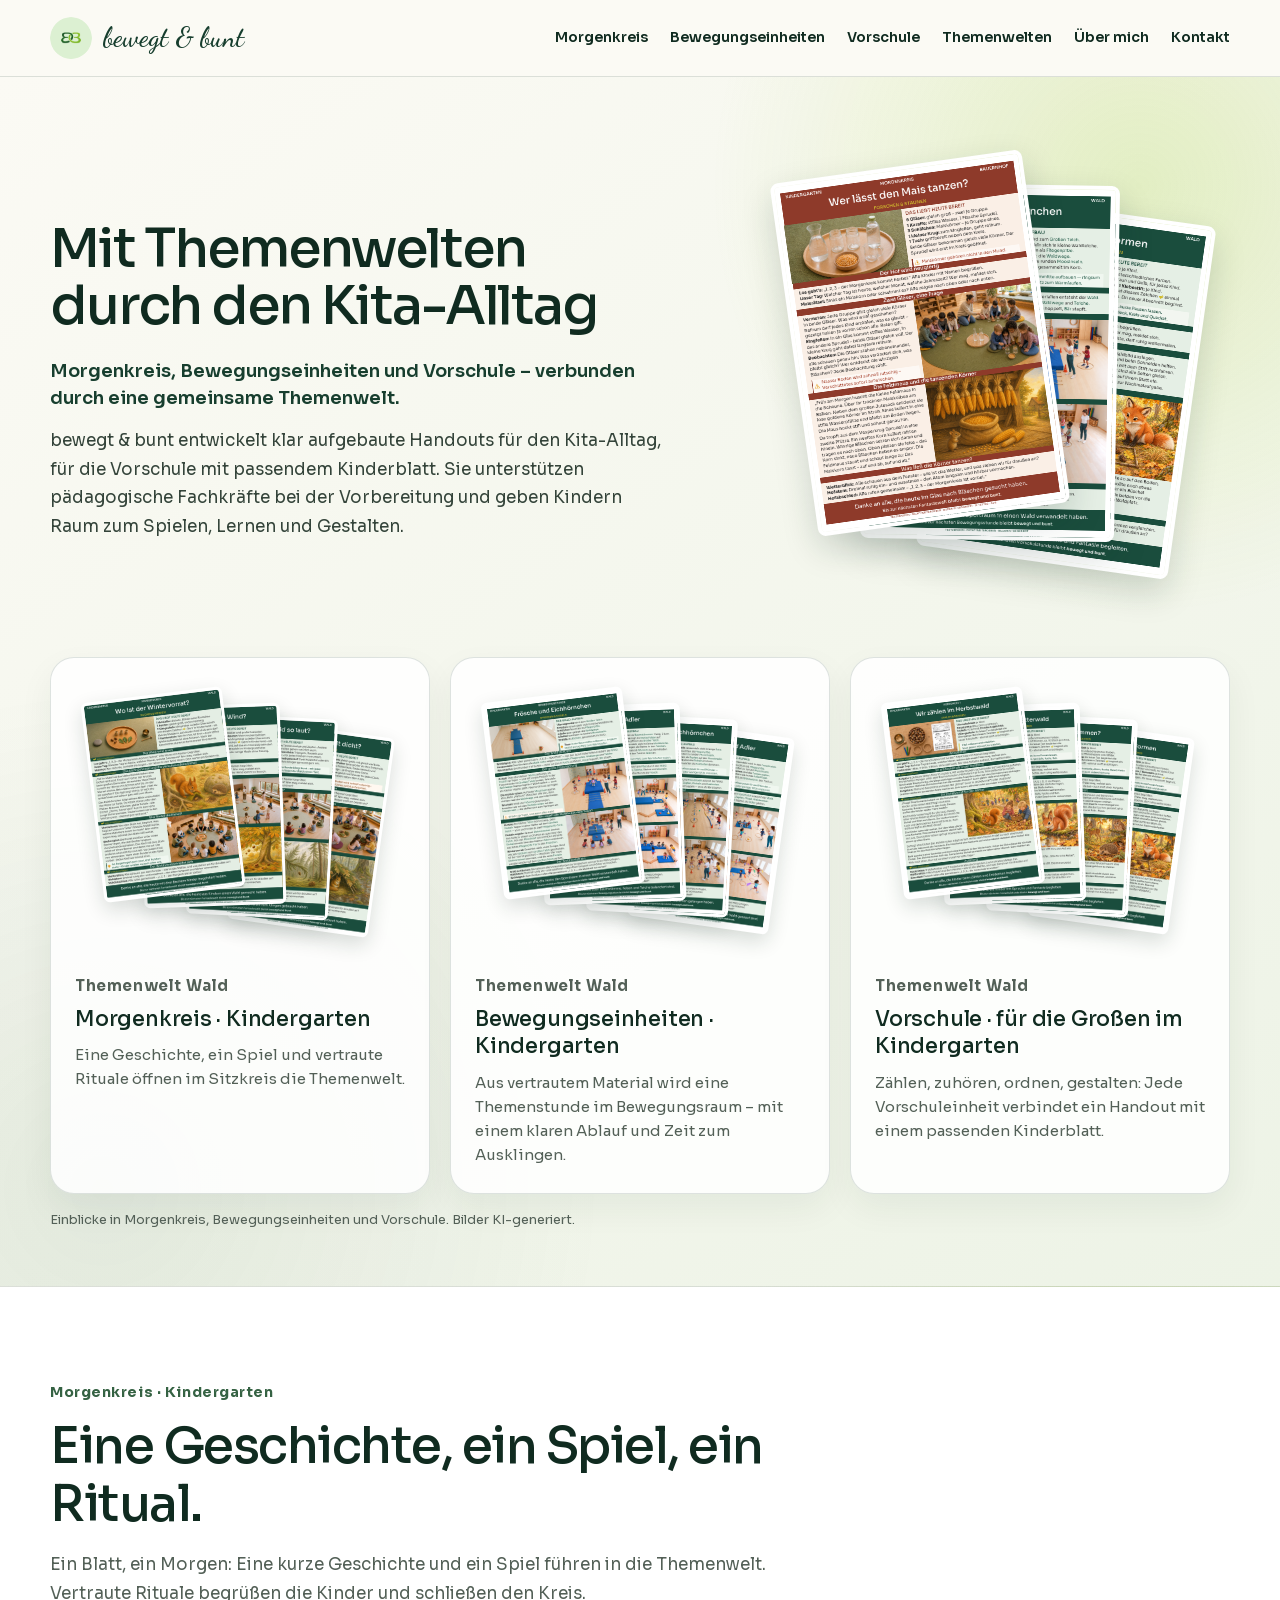
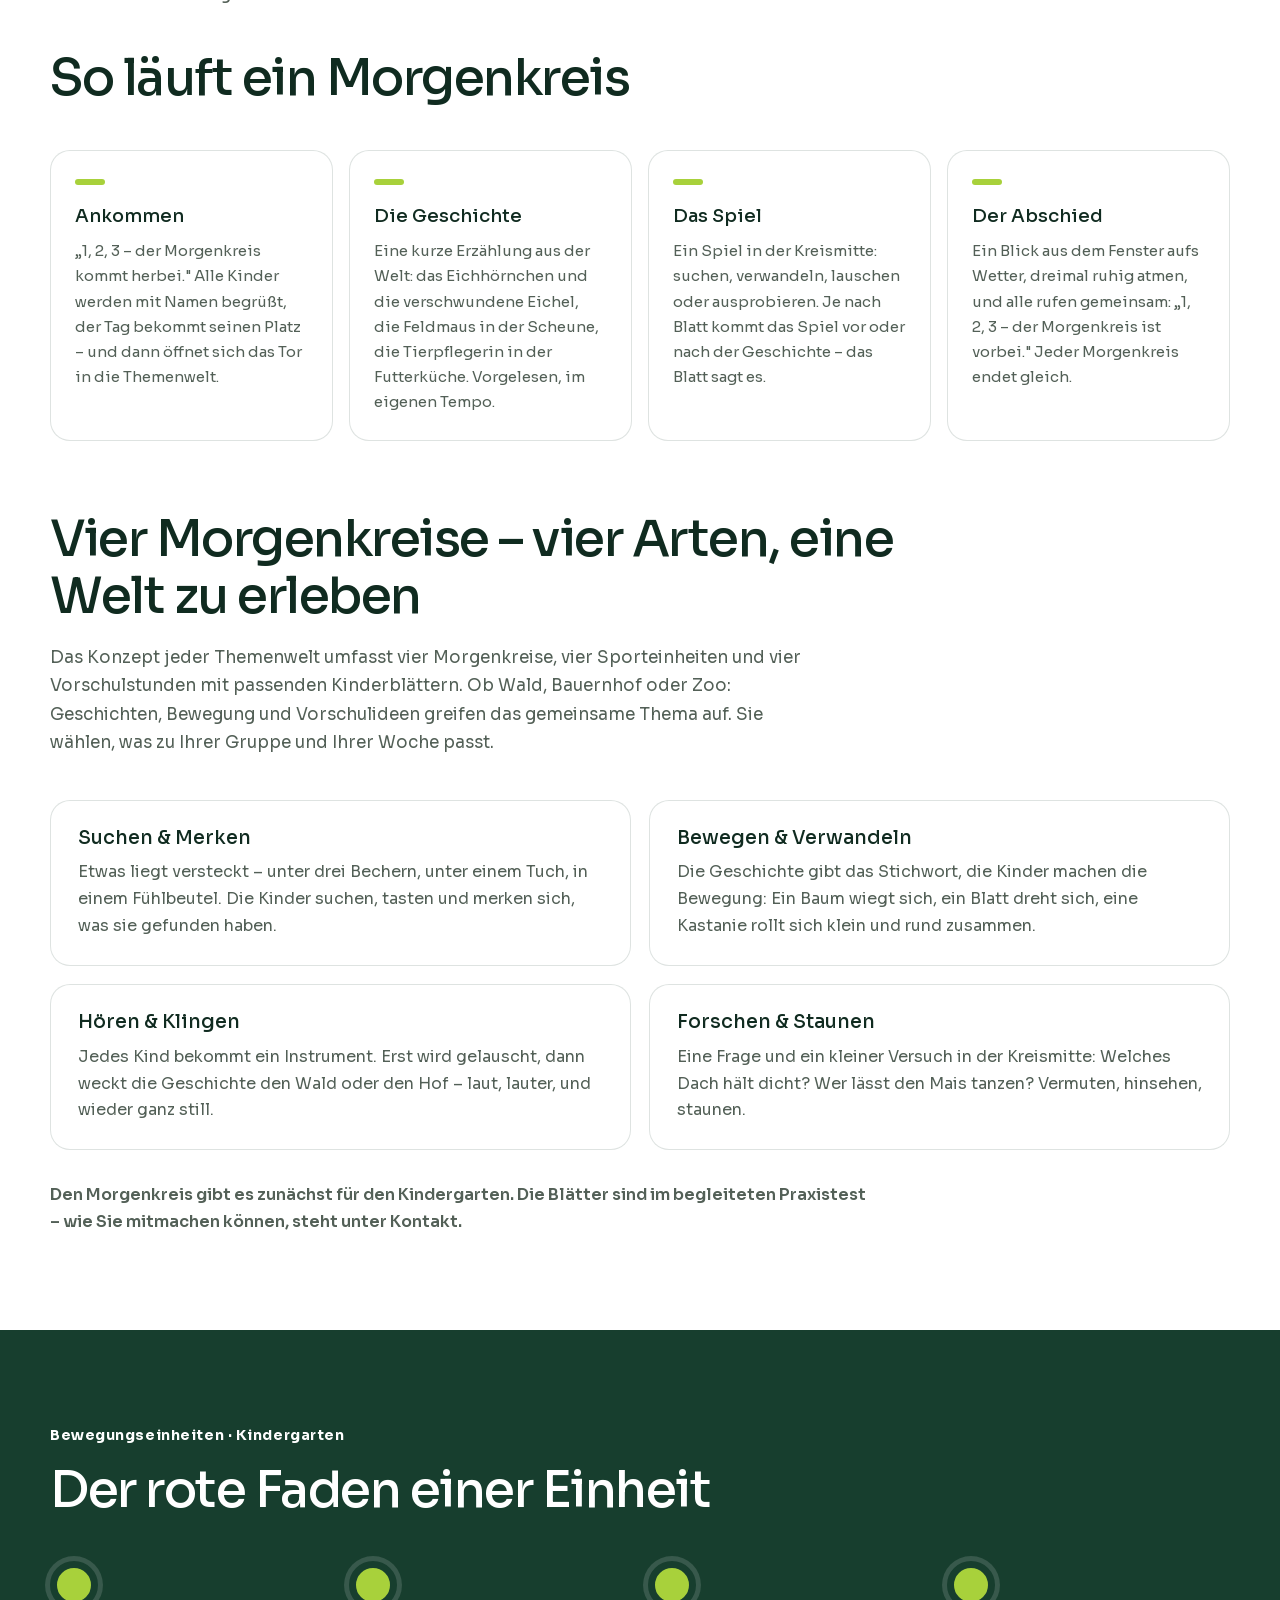
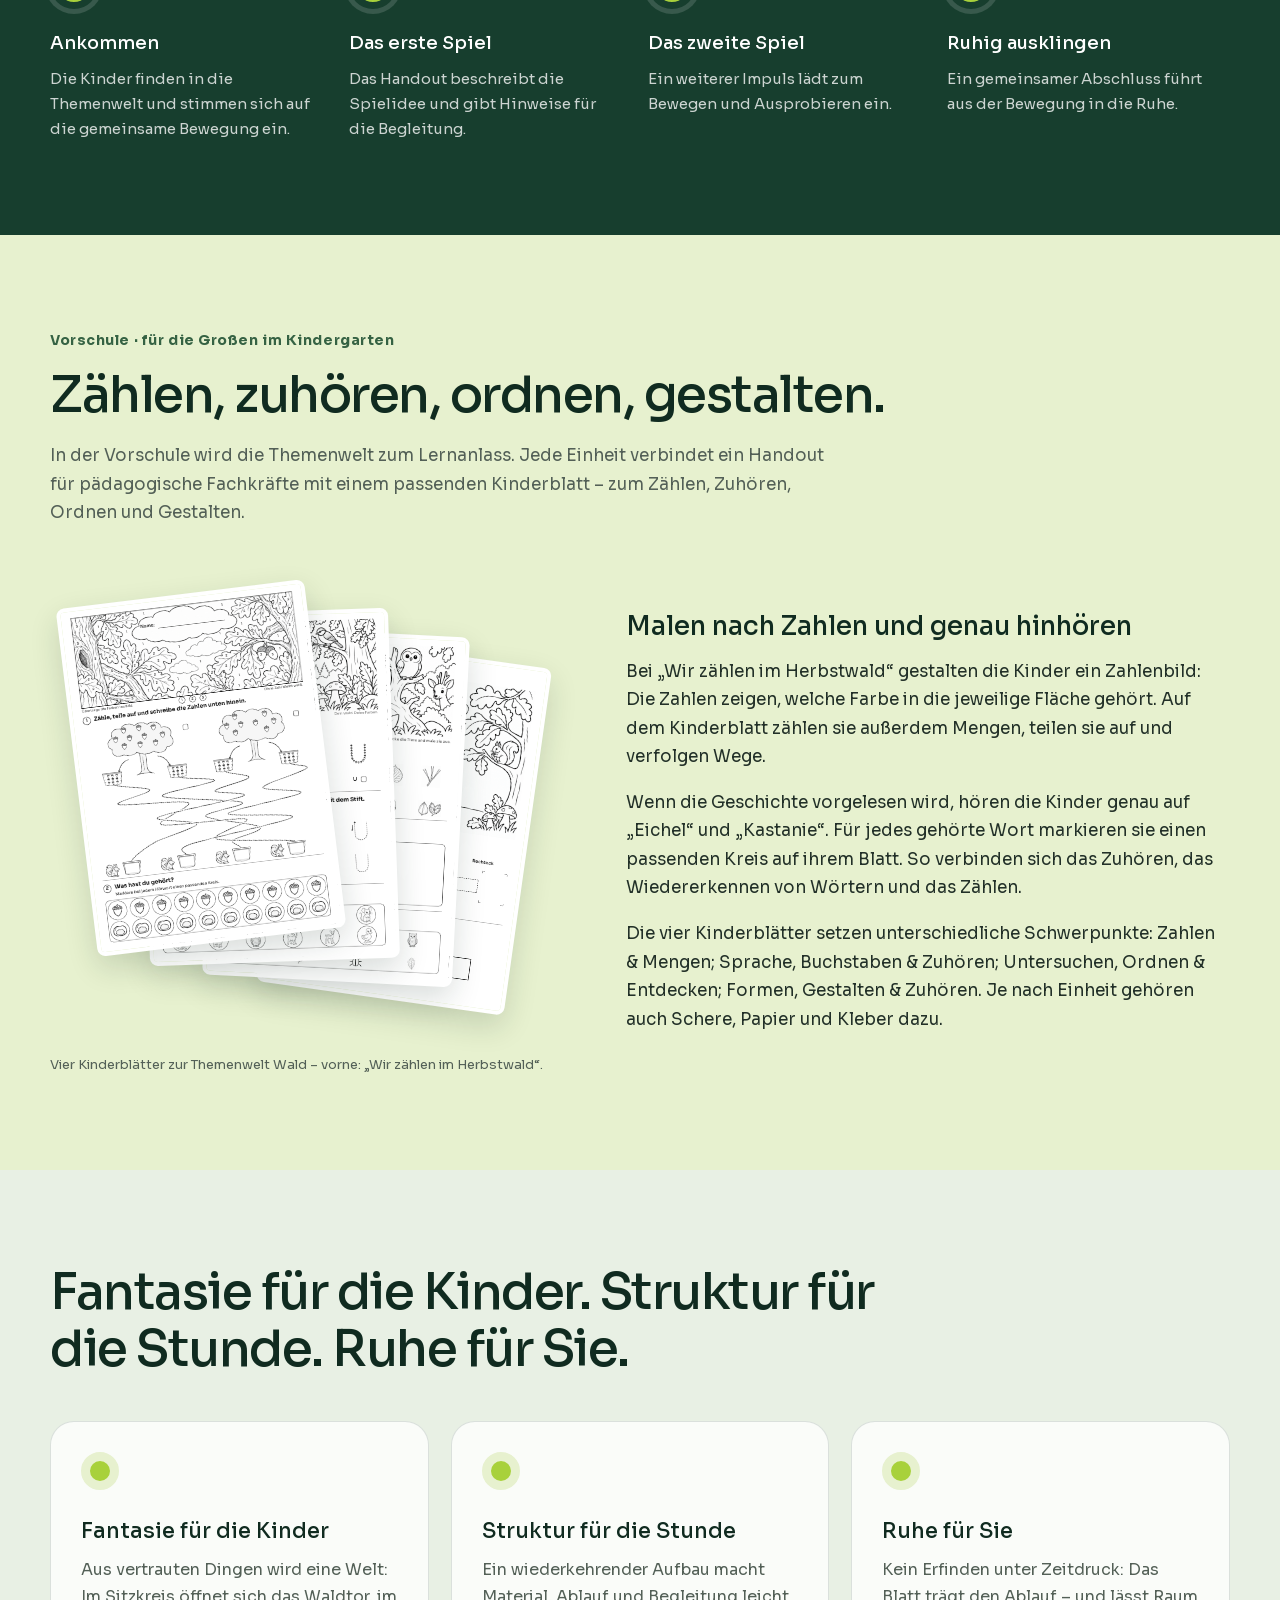
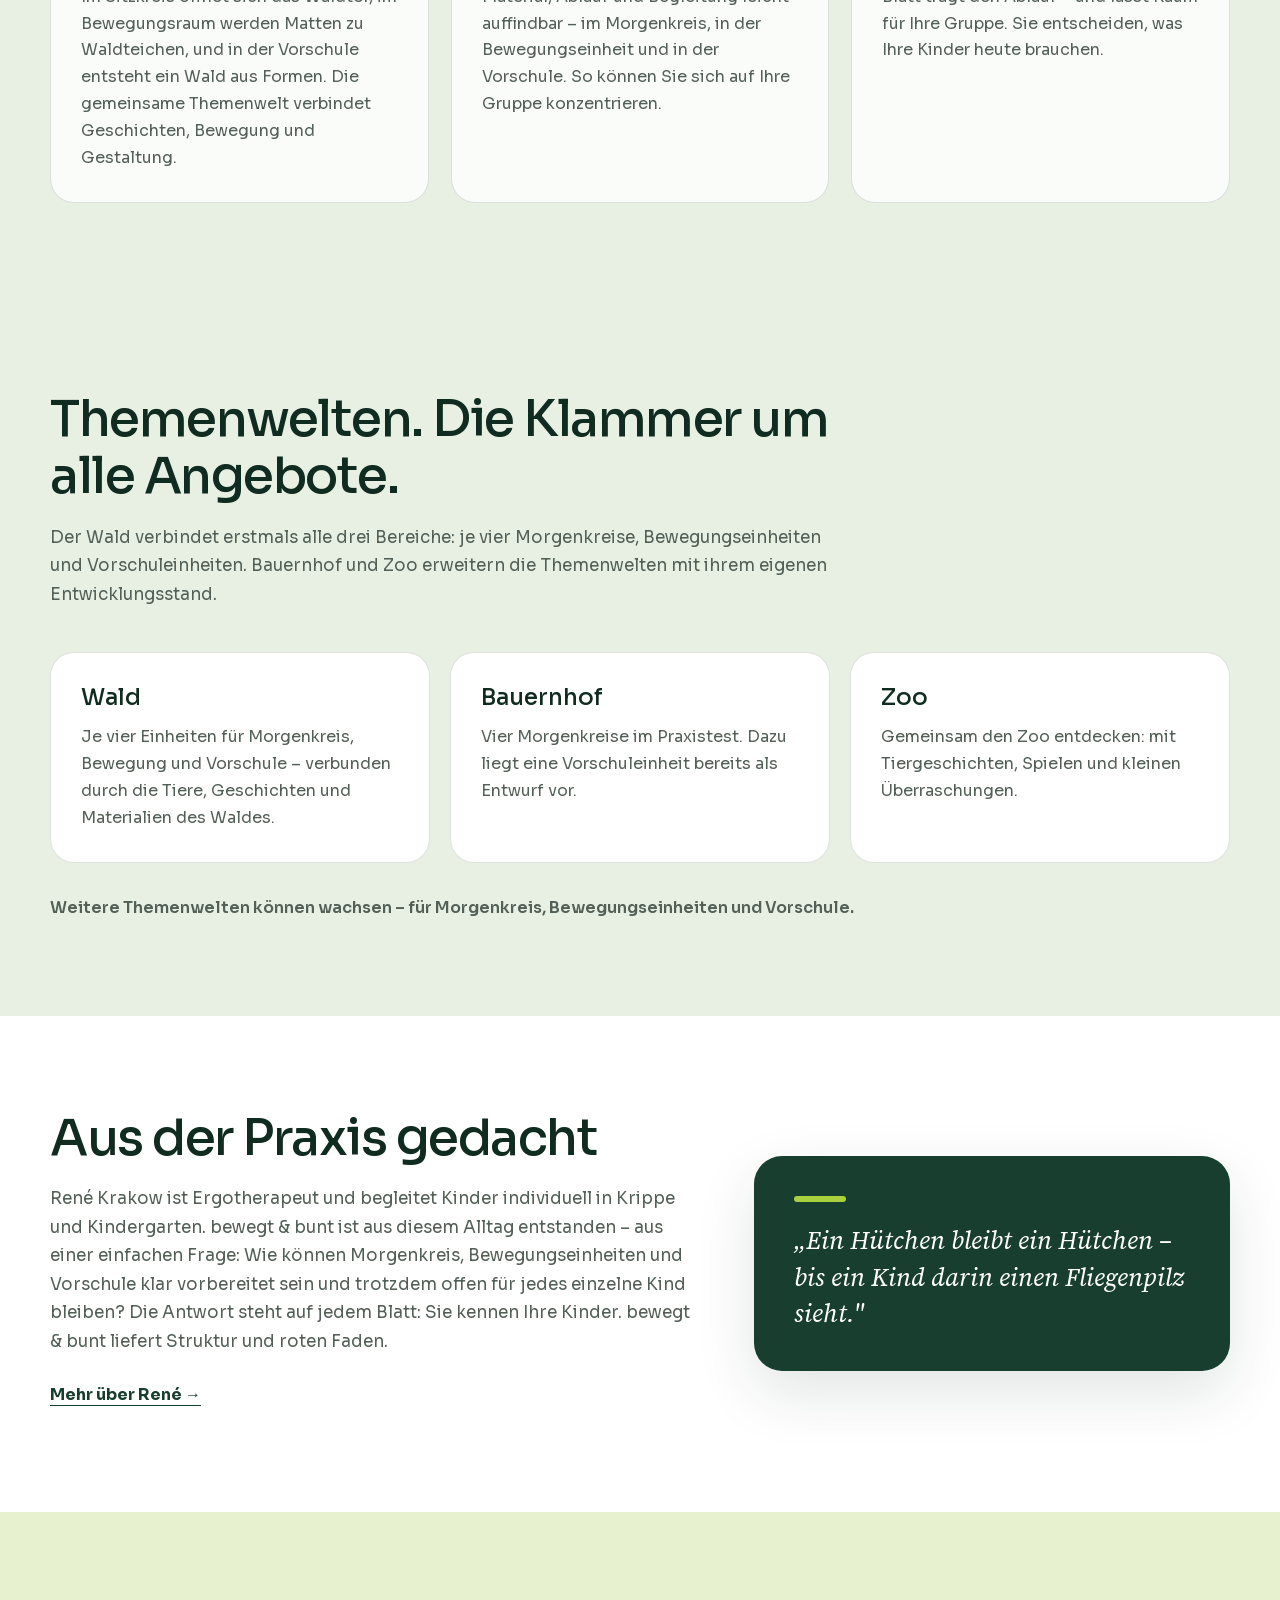
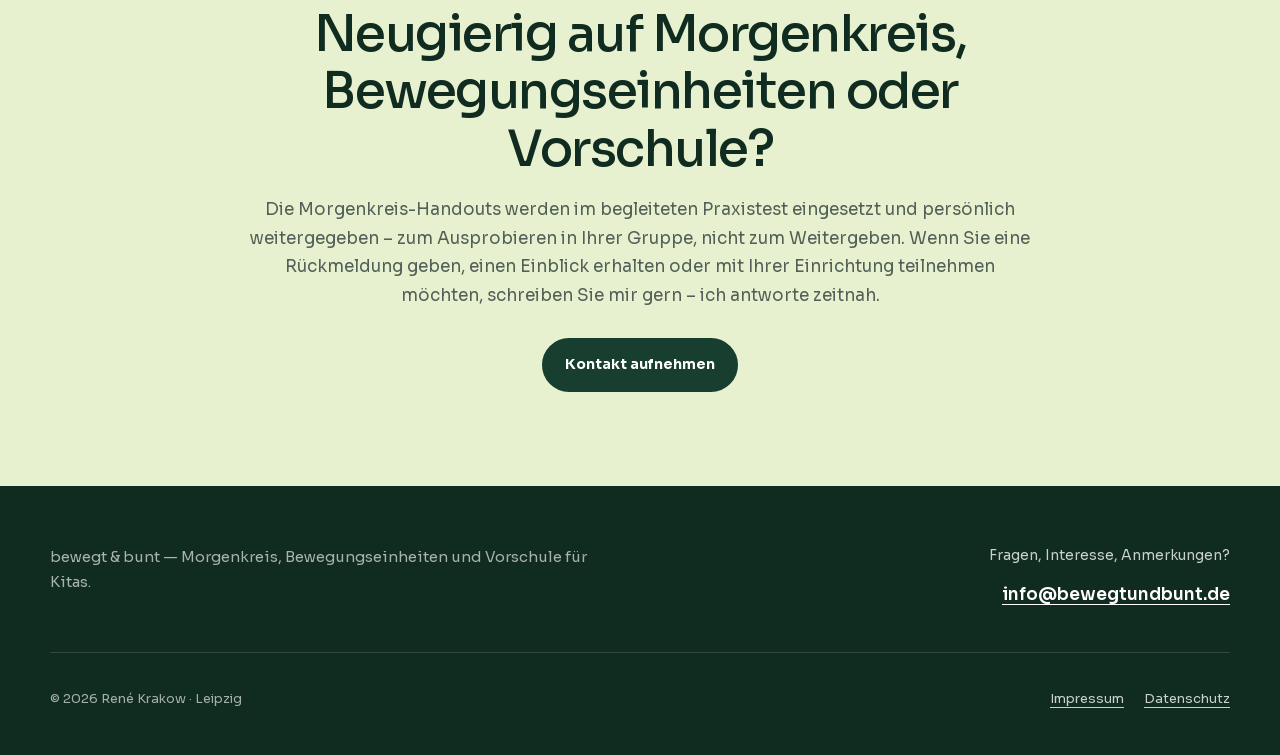
==== commit e6f1b34d: "Website A04: Bauernhof im umgekehrten Fächer und Themenwelten-Konzept" ====
--- a/index.html
+++ b/index.html
@@ -131,9 +131,9 @@
       background: white;
       box-shadow: 0 14px 34px rgba(16, 43, 32, 0.18);
     }
-    .hero-fan-back { z-index: 1; left: 7%; top: 14%; transform: rotate(-10deg); }
-    .hero-fan-middle { z-index: 2; left: 22%; top: 7%; transform: rotate(-1deg); }
-    .hero-fan-front { z-index: 3; left: 38%; top: 5%; transform: rotate(8deg); }
+    .hero-fan-back { z-index: 1; left: 38%; top: 14%; transform: rotate(8deg); }
+    .hero-fan-middle { z-index: 2; left: 22%; top: 9%; transform: rotate(1deg); }
+    .hero-fan-front { z-index: 3; left: 7%; top: 5%; transform: rotate(-8deg); }
     .positioning {
       max-width: 700px;
       margin-bottom: 14px;
@@ -507,9 +507,9 @@
             <p class="hero-text">bewegt &amp; bunt entwickelt klar aufgebaute Handouts für den Kita-Alltag, für die Vorschule mit passendem Kinderblatt. Sie unterstützen pädagogische Fachkräfte bei der Vorbereitung und geben Kindern Raum zum Spielen, Lernen und Gestalten.</p>
           </div>
           <div class="hero-fan">
-            <img class="hero-fan-back" src="assets/handouts/sport-wald-01-kiga.png" alt="" width="380" height="538" decoding="async" />
-            <img class="hero-fan-middle" src="assets/previews/a03/morgenkreis-zoo-01.png" alt="" width="380" height="538" decoding="async" />
-            <img class="hero-fan-front" src="assets/handouts/vorschule-wald-04.png" alt="" width="380" height="538" decoding="async" />
+            <img class="hero-fan-back" src="assets/handouts/vorschule-wald-04.png" alt="" width="380" height="538" decoding="async" />
+            <img class="hero-fan-middle" src="assets/handouts/sport-wald-01-kiga.png" alt="" width="380" height="538" decoding="async" />
+            <img class="hero-fan-front" src="assets/previews/a04/morgenkreis-bauernhof-04.png" alt="" width="380" height="538" decoding="async" />
           </div>
         </div>
 
@@ -585,7 +585,7 @@
         </div>
         <div class="section-heading types-heading">
           <h2>Vier Morgenkreise – vier Arten, eine Welt zu erleben</h2>
-          <p class="section-intro">Zu jeder Themenwelt gehören vier Morgenkreise, einer je Art. Wald und Bauernhof haben alle vier, der Zoo sein erstes. Keine feste Reihenfolge – Sie wählen, was zu Ihrer Woche passt.</p>
+          <p class="section-intro">Das Konzept jeder Themenwelt umfasst vier Morgenkreise, vier Sporteinheiten und vier Vorschulstunden mit passenden Kinderblättern. Ob Wald, Bauernhof oder Zoo: Geschichten, Bewegung und Vorschulideen greifen das gemeinsame Thema auf. Sie wählen, was zu Ihrer Gruppe und Ihrer Woche passt.</p>
         </div>
         <div class="type-grid">
           <article class="type-card">
@@ -711,7 +711,7 @@
           </article>
           <article class="world-card">
             <h3>Zoo</h3>
-            <p>Erster Morgenkreis im Praxistest: Was steckt im Beutel?</p>
+            <p>Gemeinsam den Zoo entdecken: mit Tiergeschichten, Spielen und kleinen Überraschungen.</p>
           </article>
         </div>
         <p class="section-close">Weitere Themenwelten können wachsen – für Morgenkreis, Bewegungseinheiten und Vorschule.</p>
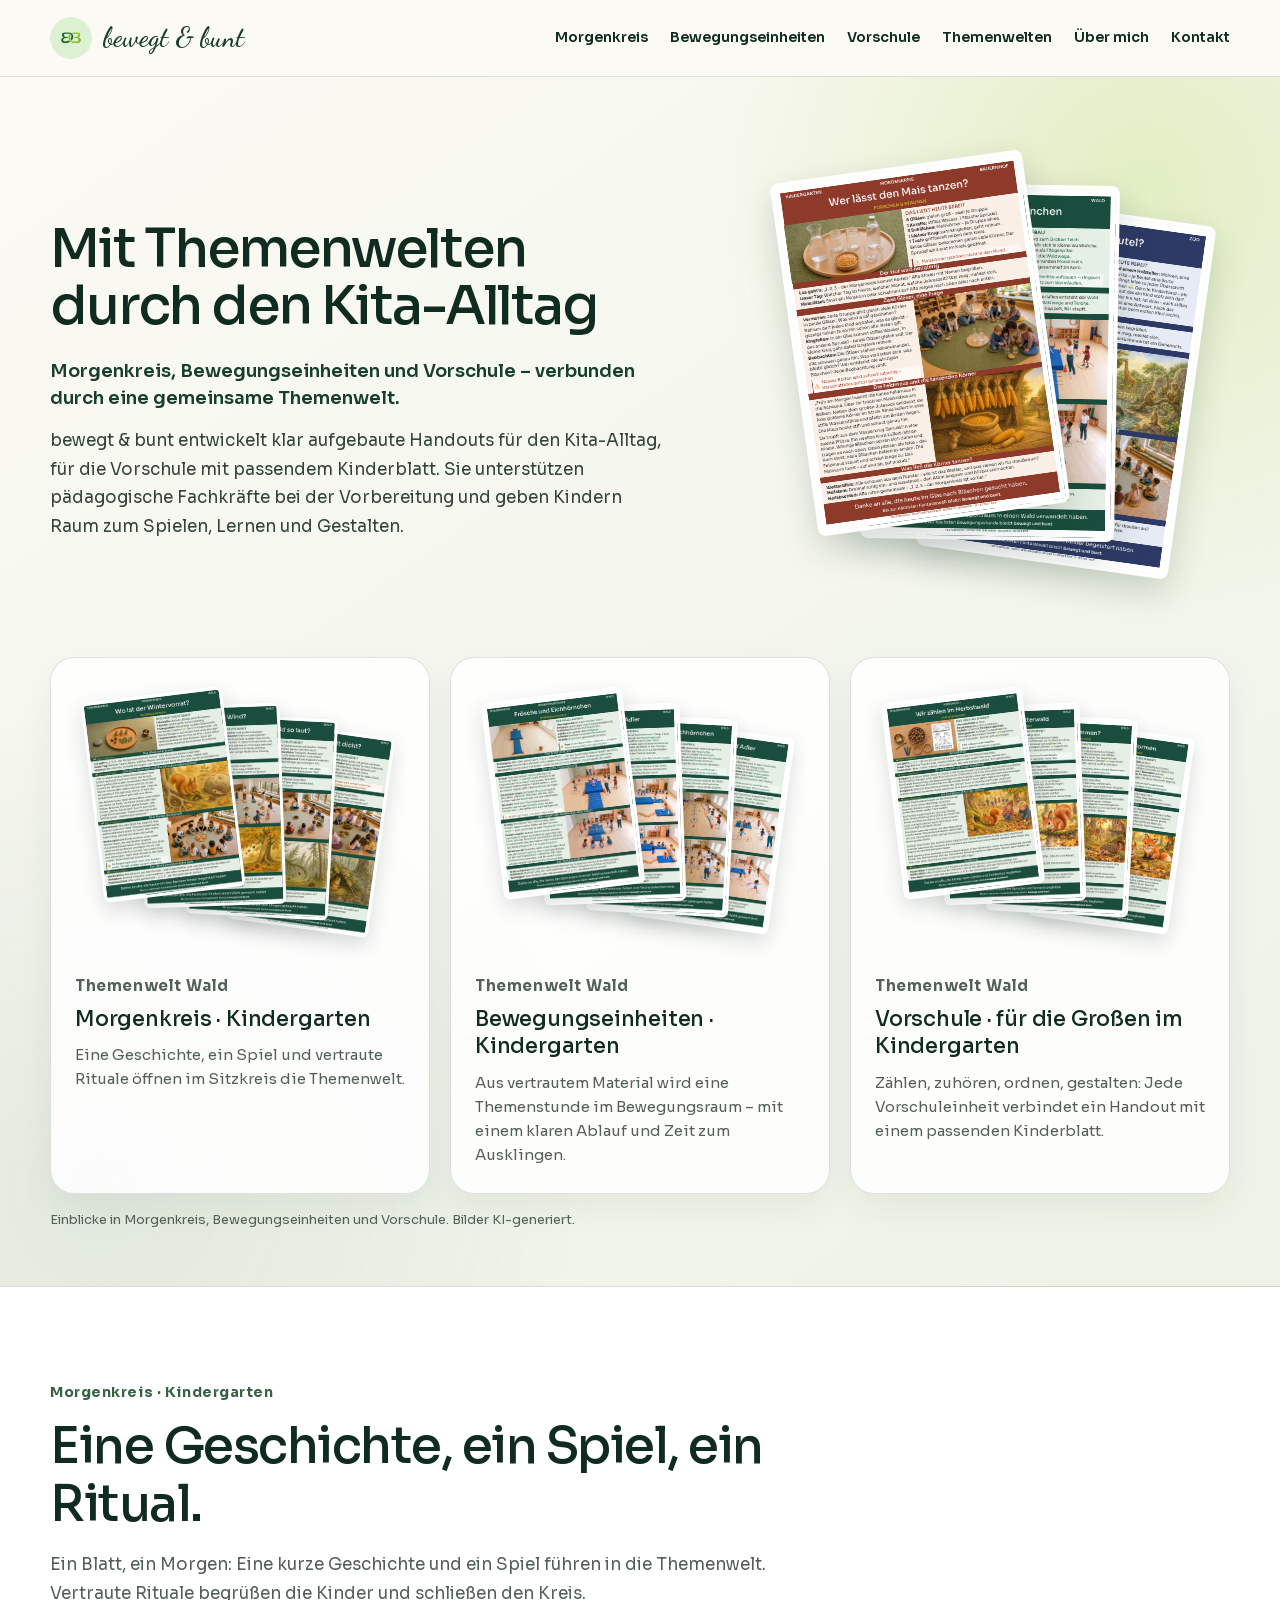
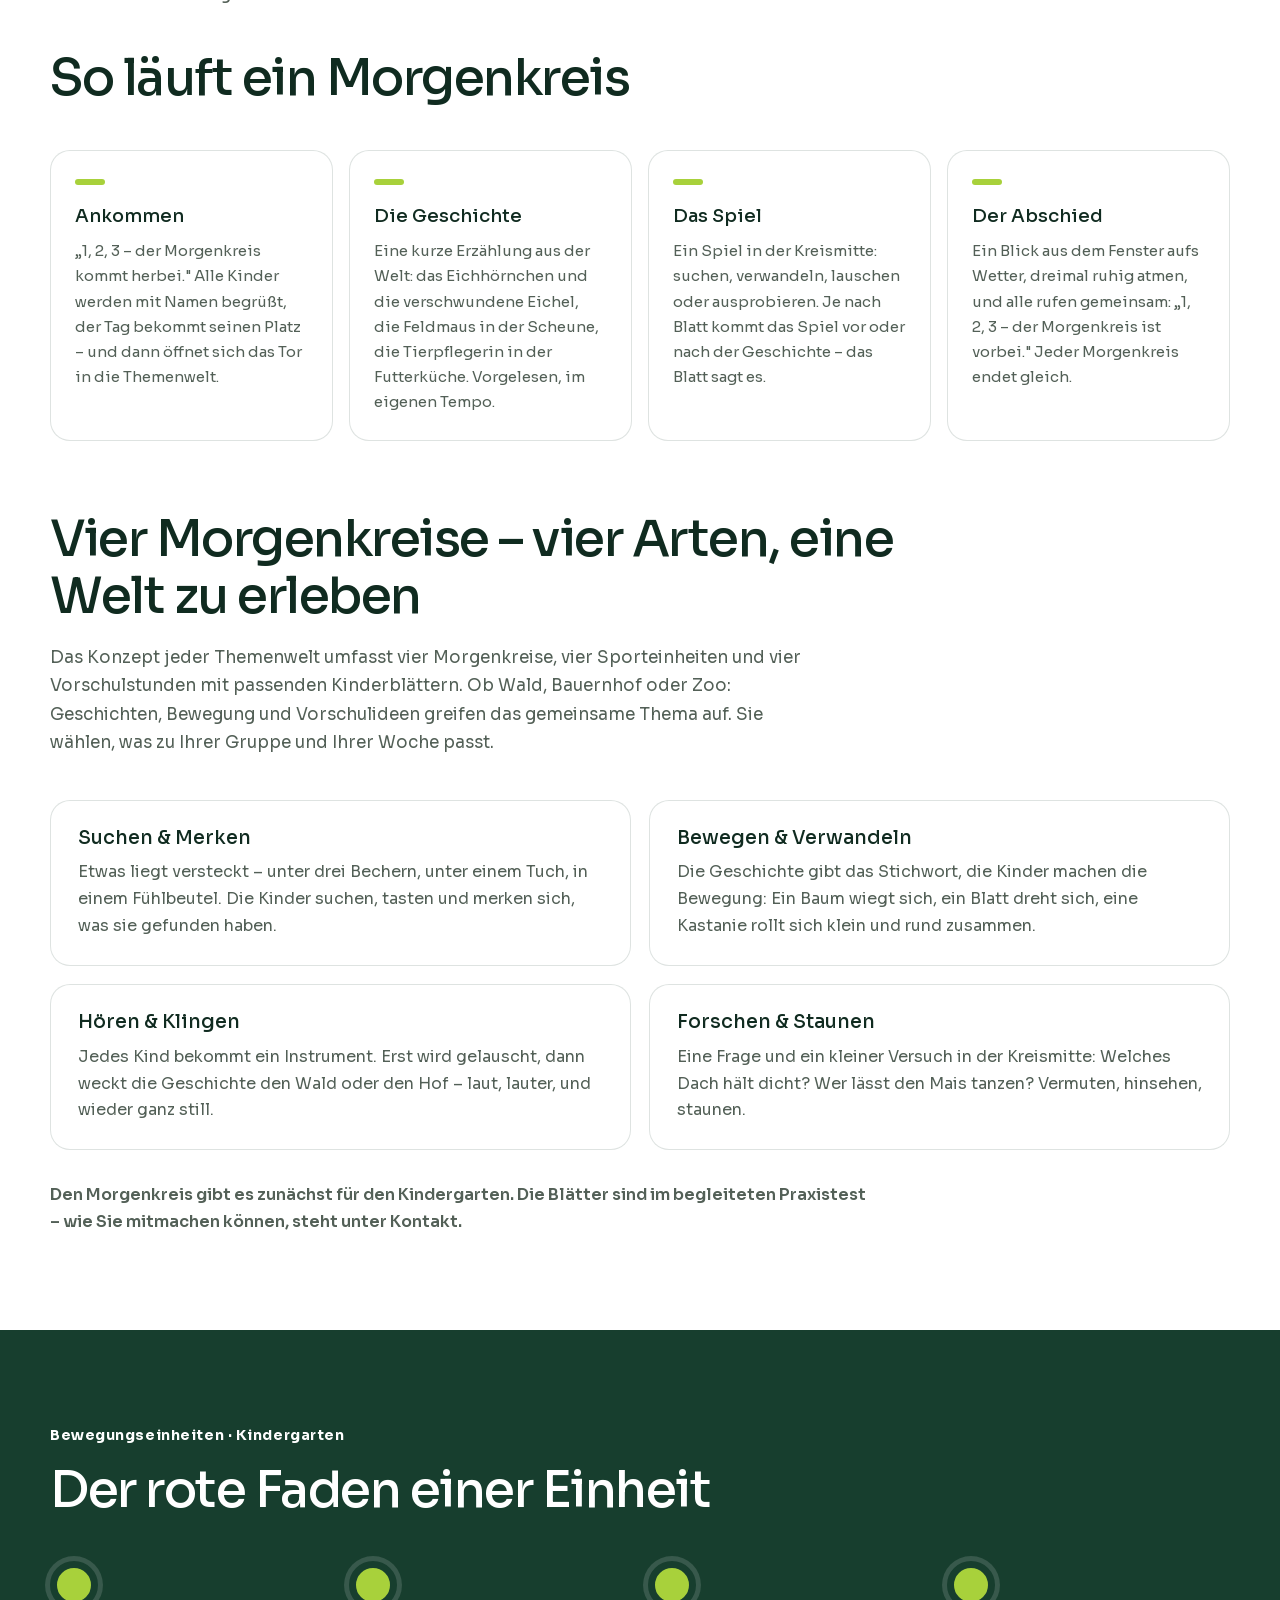
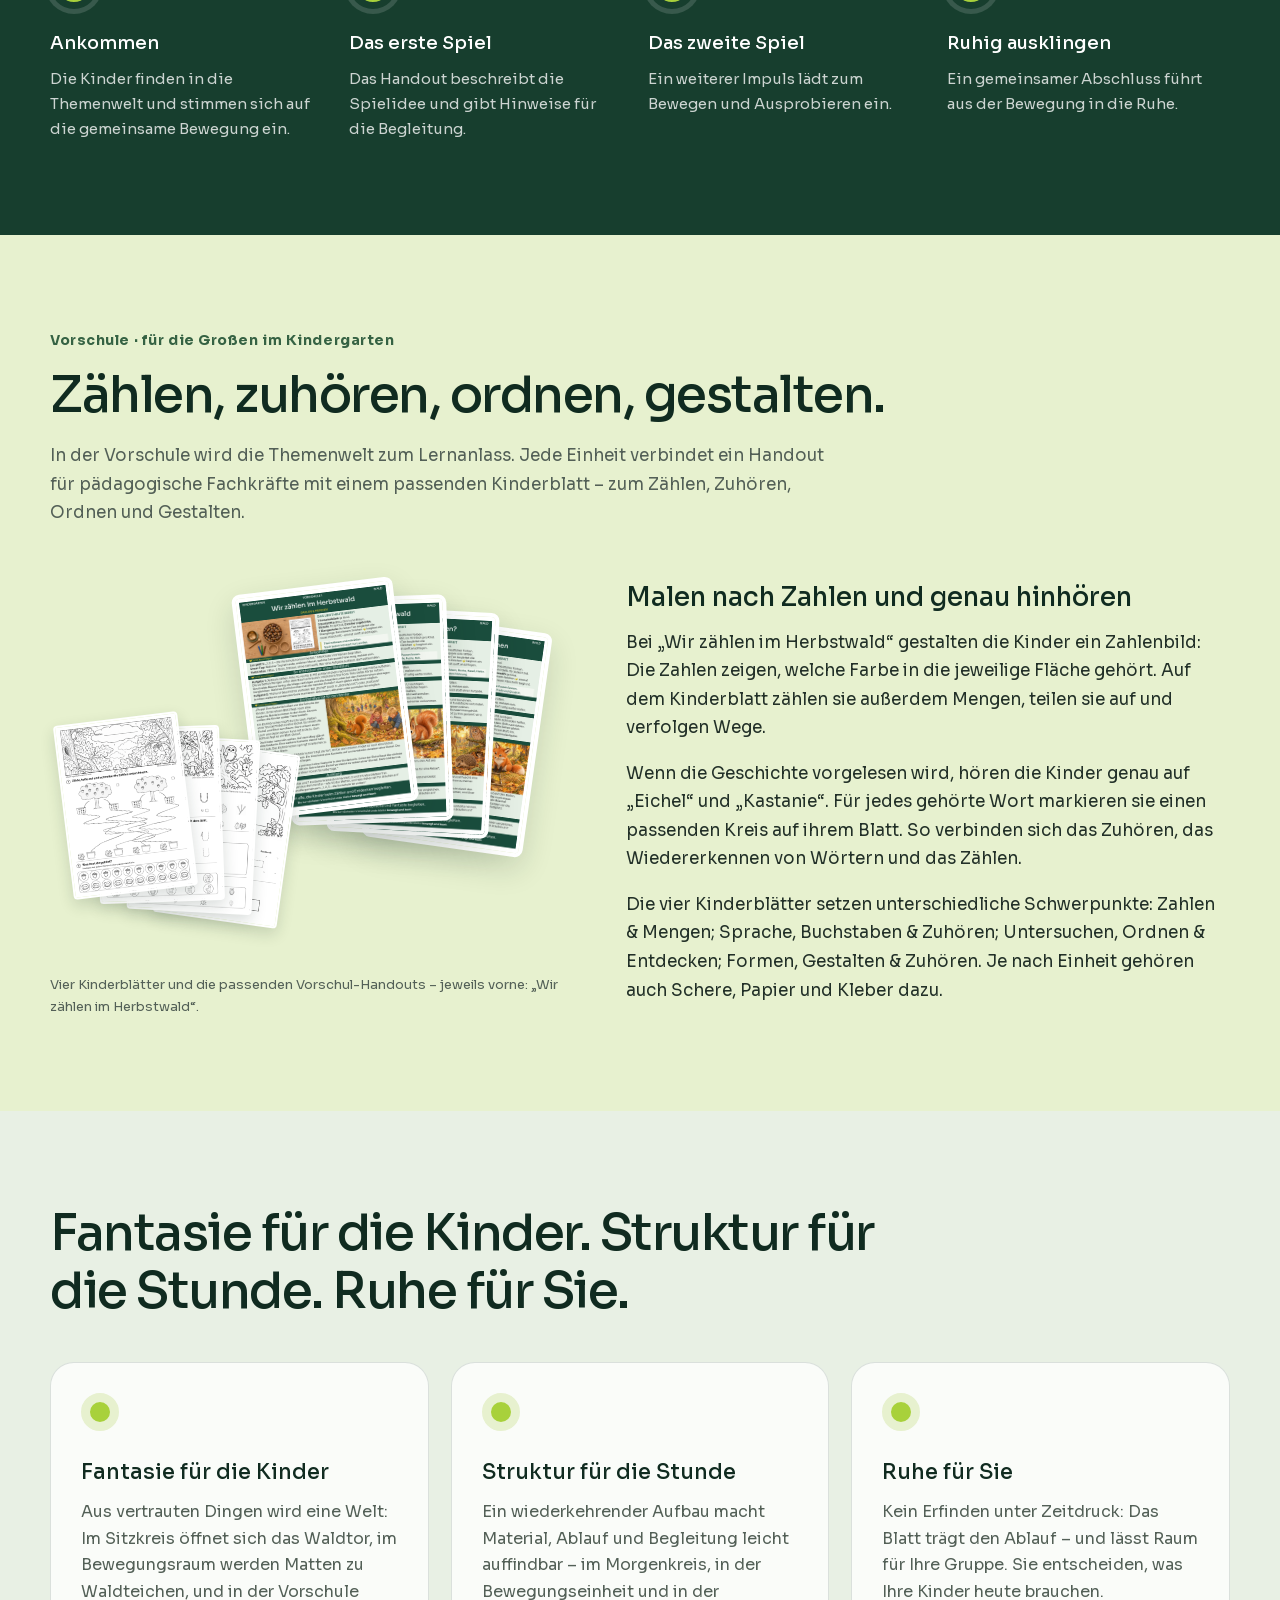
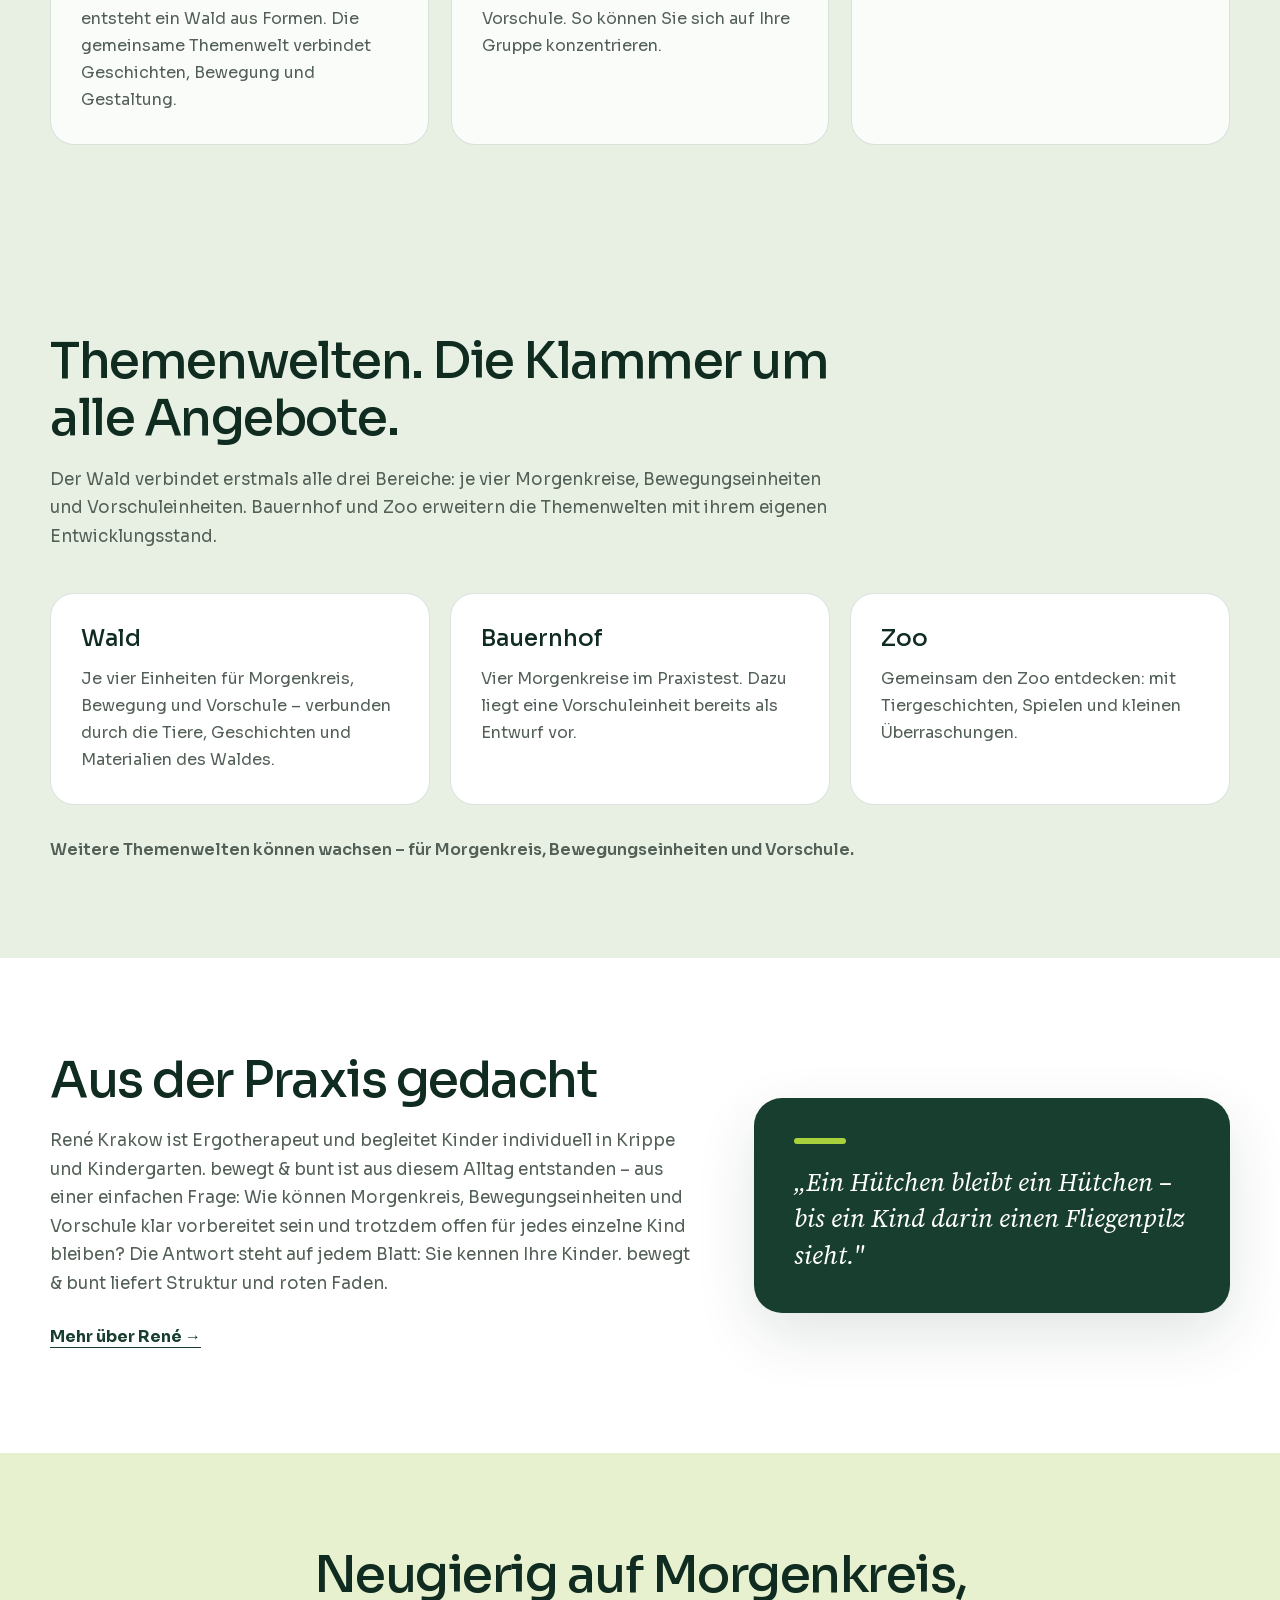
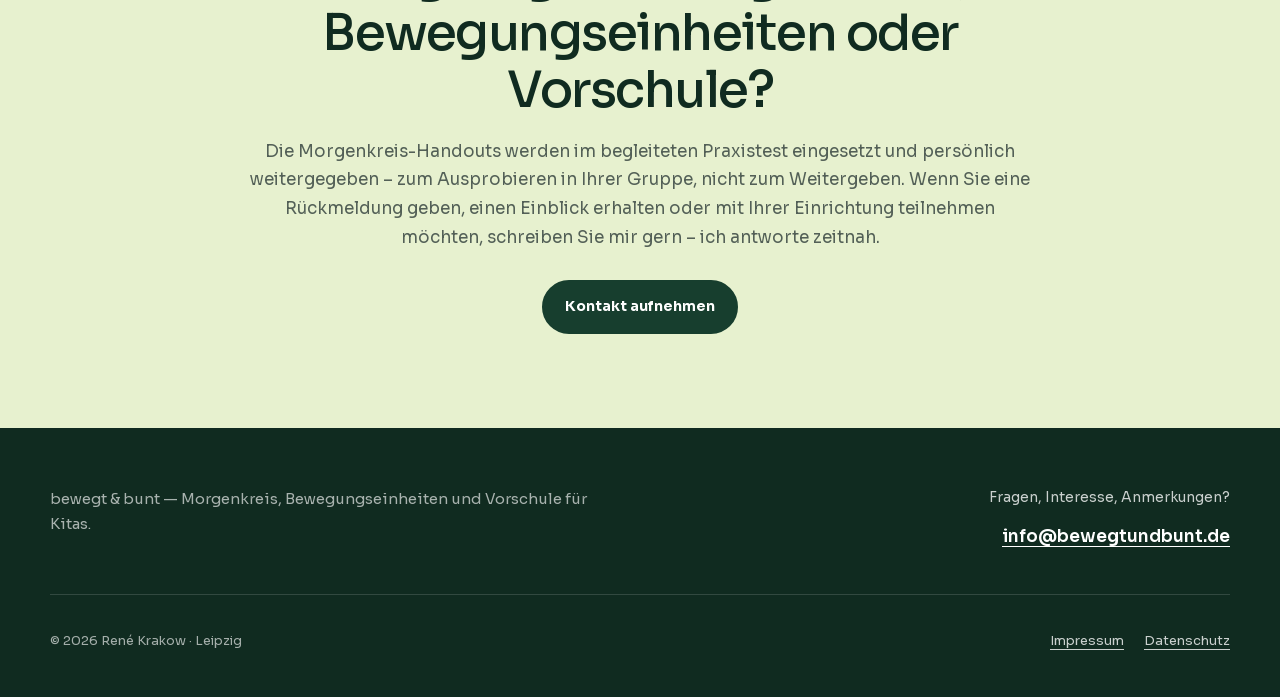
==== commit b1241b2b: "Website A05: Zoo im Dreierfächer und kombinierte Vorschulvorschau" ====
--- a/index.html
+++ b/index.html
@@ -223,8 +223,11 @@
       align-items: center;
     }
     .kinderblatt-figure { margin: 0; }
-    .kinderblatt-fan { position: relative; width: 100%; aspect-ratio: 520 / 470; }
-    .kinderblatt-fan img {
+    .vorschule-preview { position: relative; width: 100%; aspect-ratio: 520 / 390; }
+    .worksheet-fan { position: absolute; aspect-ratio: 520 / 470; }
+    .kinderblatt-fan { z-index: 2; width: 50%; left: 0; top: 35%; }
+    .vorschule-handout-fan { z-index: 1; width: 65%; right: 1%; top: 0; }
+    .worksheet-fan img {
       position: absolute;
       height: auto;
       border: 4px solid white;
@@ -232,10 +235,11 @@
       background: white;
       box-shadow: 0 12px 30px rgba(16, 43, 32, 0.16);
     }
-    .kinderblatt-fan img:nth-child(1) { z-index: 4; width: 48%; left: 5%; top: 5%; transform: rotate(-7deg); }
-    .kinderblatt-fan img:nth-child(2) { z-index: 3; width: 48%; left: 18%; top: 9%; transform: rotate(-2deg); }
-    .kinderblatt-fan img:nth-child(3) { z-index: 2; width: 48%; left: 31%; top: 13%; transform: rotate(3deg); }
-    .kinderblatt-fan img:nth-child(4) { z-index: 1; width: 48%; left: 44%; top: 17%; transform: rotate(8deg); }
+    .worksheet-fan img:nth-child(1) { z-index: 4; width: 48%; left: 5%; top: 5%; transform: rotate(-7deg); }
+    .worksheet-fan img:nth-child(2) { z-index: 3; width: 48%; left: 18%; top: 9%; transform: rotate(-2deg); }
+    .worksheet-fan img:nth-child(3) { z-index: 2; width: 48%; left: 31%; top: 13%; transform: rotate(3deg); }
+    .worksheet-fan img:nth-child(4) { z-index: 1; width: 48%; left: 44%; top: 17%; transform: rotate(8deg); }
+    .kinderblatt-fan img { border-width: 2px; border-radius: 4px; box-shadow: 0 6px 15px rgba(16, 43, 32, 0.16); }
     .kinderblatt-figure figcaption { margin-top: 14px; color: var(--muted); font-size: 13px; }
     .kinderblatt-copy h3 { margin-bottom: 14px; font-size: 26px; line-height: 1.25; }
     .kinderblatt-copy p { color: var(--ink); font-size: 17px; }
@@ -507,7 +511,7 @@
             <p class="hero-text">bewegt &amp; bunt entwickelt klar aufgebaute Handouts für den Kita-Alltag, für die Vorschule mit passendem Kinderblatt. Sie unterstützen pädagogische Fachkräfte bei der Vorbereitung und geben Kindern Raum zum Spielen, Lernen und Gestalten.</p>
           </div>
           <div class="hero-fan">
-            <img class="hero-fan-back" src="assets/handouts/vorschule-wald-04.png" alt="" width="380" height="538" decoding="async" />
+            <img class="hero-fan-back" src="assets/previews/a03/morgenkreis-zoo-01.png" alt="" width="380" height="538" decoding="async" />
             <img class="hero-fan-middle" src="assets/handouts/sport-wald-01-kiga.png" alt="" width="380" height="538" decoding="async" />
             <img class="hero-fan-front" src="assets/previews/a04/morgenkreis-bauernhof-04.png" alt="" width="380" height="538" decoding="async" />
           </div>
@@ -651,13 +655,21 @@
 
         <div class="kinderblatt">
           <figure class="kinderblatt-figure">
-            <div class="kinderblatt-fan">
+            <div class="vorschule-preview">
+              <div class="worksheet-fan vorschule-handout-fan">
+                <img src="assets/handouts/vorschule-wald-01.png" alt="" width="380" height="538" loading="lazy" decoding="async" />
+                <img src="assets/handouts/vorschule-wald-02.png" alt="" width="380" height="538" loading="lazy" decoding="async" />
+                <img src="assets/handouts/vorschule-wald-03.png" alt="" width="380" height="538" loading="lazy" decoding="async" />
+                <img src="assets/handouts/vorschule-wald-04.png" alt="" width="380" height="538" loading="lazy" decoding="async" />
+              </div>
+              <div class="worksheet-fan kinderblatt-fan">
               <img src="assets/previews/a03/kinderblatt-wald-01.png" alt="Kinderblatt Wir zählen im Herbstwald mit Zahlenbild und Höraufgabe" width="380" height="538" loading="lazy" decoding="async" />
               <img src="assets/previews/a03/kinderblatt-wald-02.png" alt="" width="380" height="538" loading="lazy" decoding="async" />
               <img src="assets/previews/a03/kinderblatt-wald-03.png" alt="" width="380" height="538" loading="lazy" decoding="async" />
               <img src="assets/previews/a03/kinderblatt-wald-04.png" alt="" width="380" height="538" loading="lazy" decoding="async" />
+              </div>
             </div>
-            <figcaption>Vier Kinderblätter zur Themenwelt Wald – vorne: „Wir zählen im Herbstwald“.</figcaption>
+            <figcaption>Vier Kinderblätter und die passenden Vorschul-Handouts – jeweils vorne: „Wir zählen im Herbstwald“.</figcaption>
           </figure>
           <div class="kinderblatt-copy">
             <h3>Malen nach Zahlen und genau hinhören</h3>
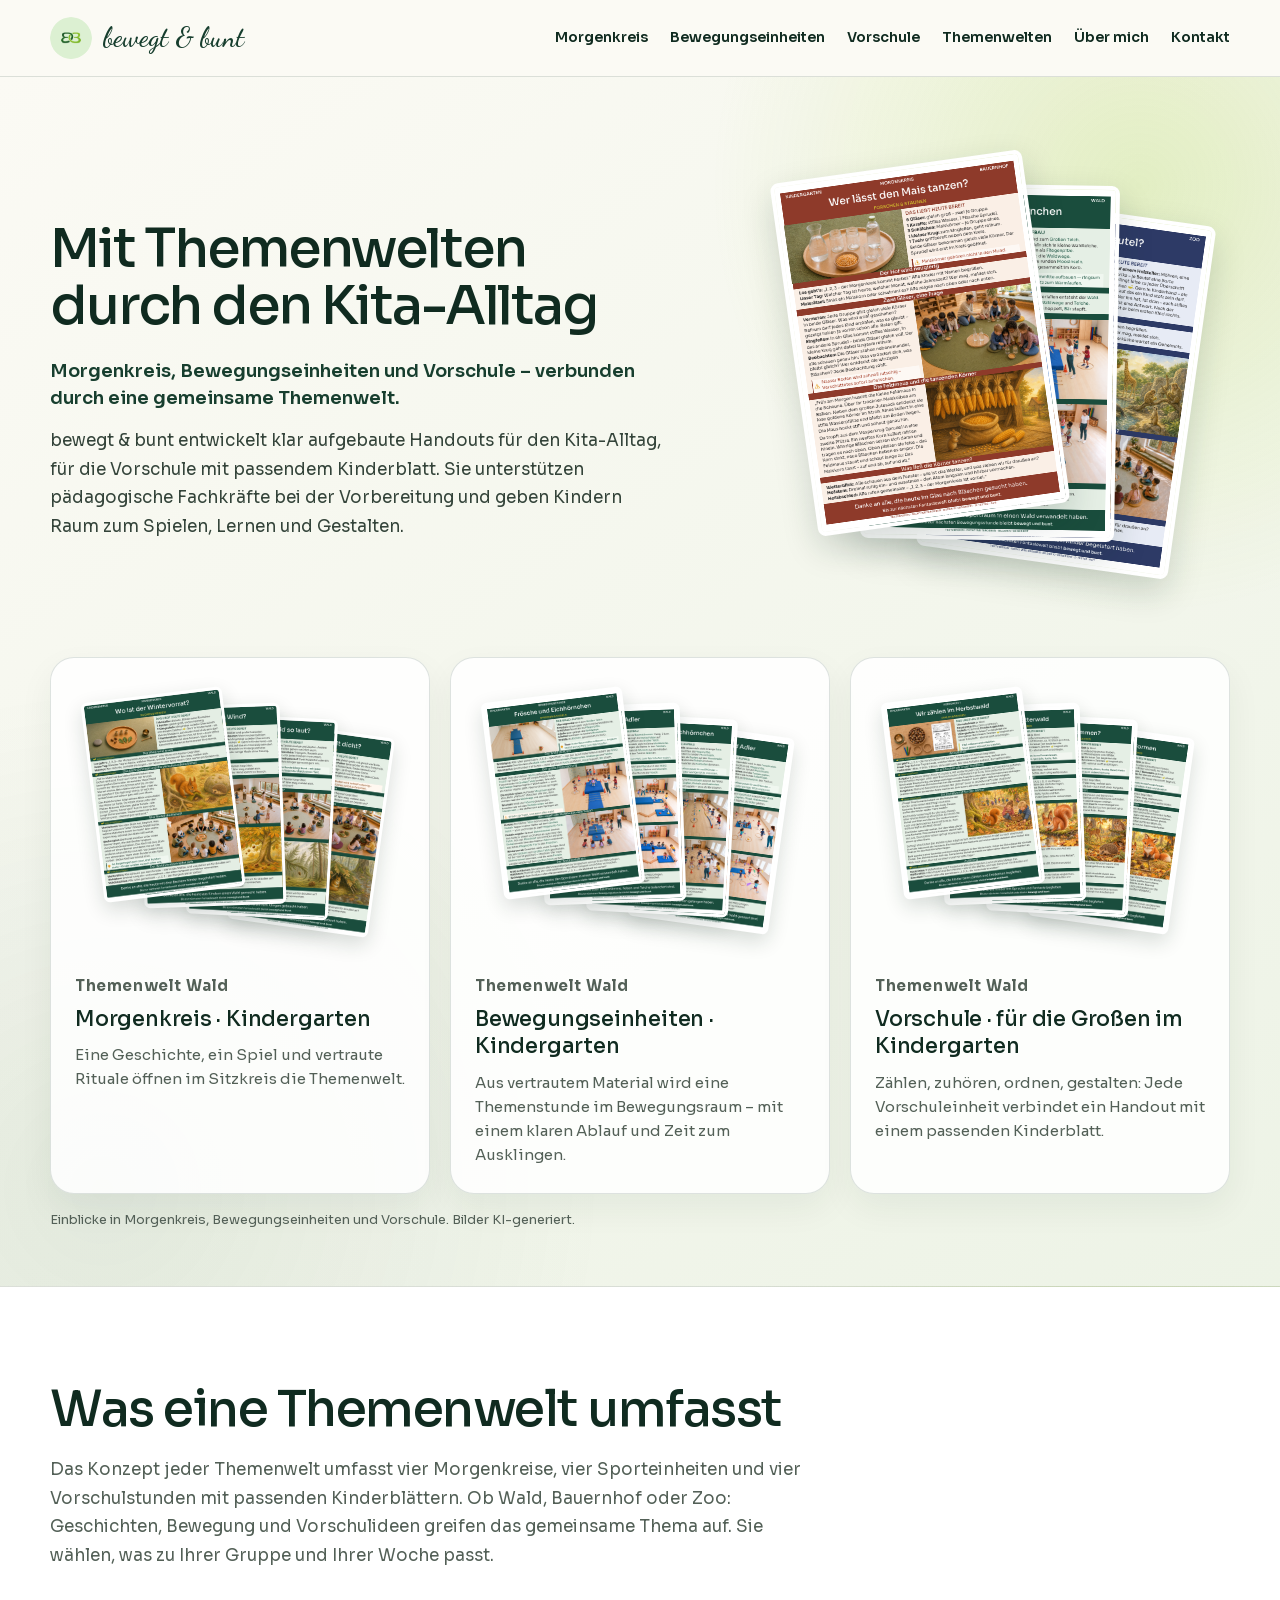
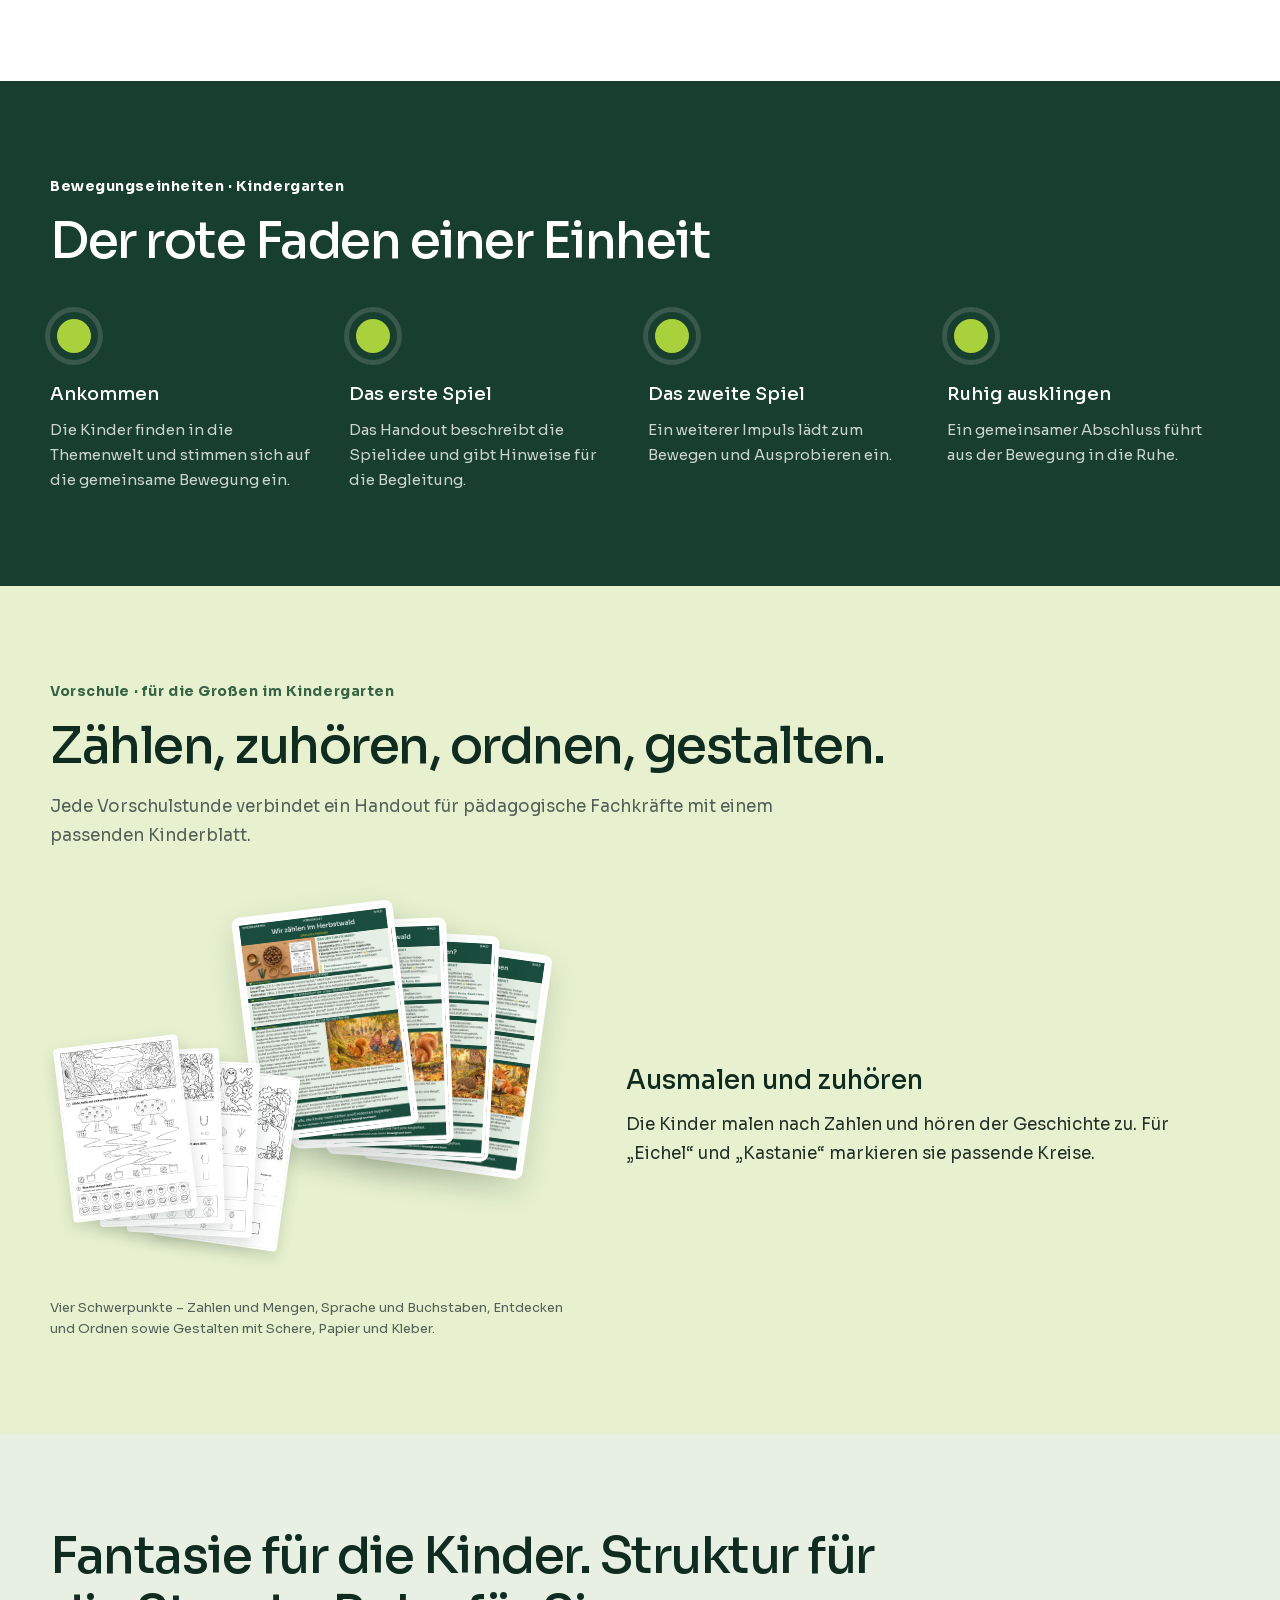
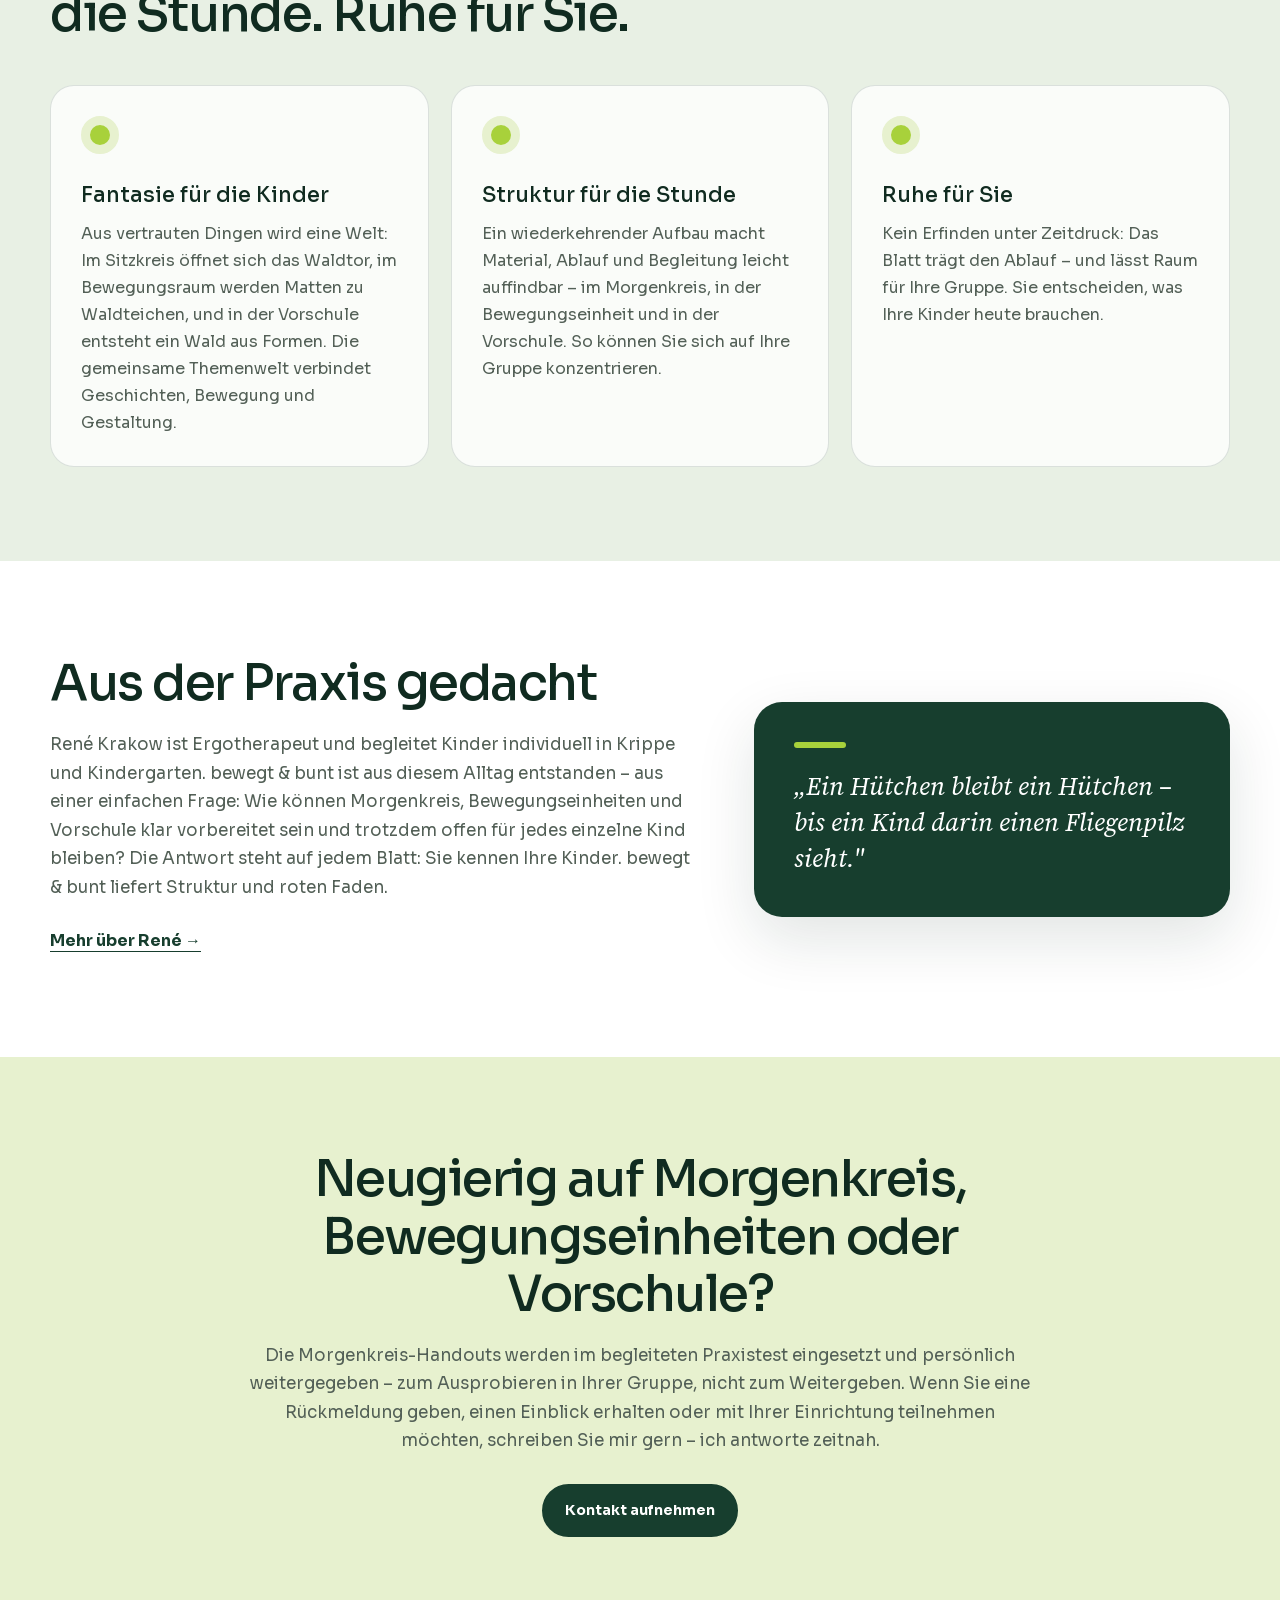
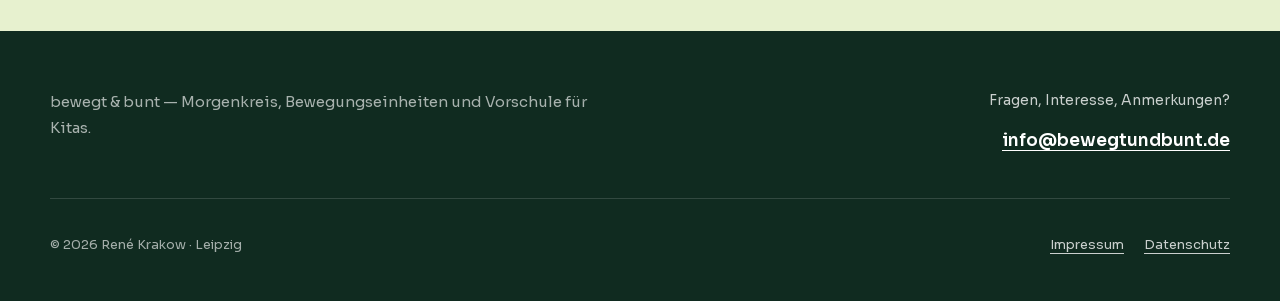
==== commit 050880b6: "Website A06: wiederholte Blöcke entfernen und Vorschulerklärung kürzen" ====
--- a/index.html
+++ b/index.html
@@ -200,6 +200,7 @@
       letter-spacing: -0.03em;
     }
     .section h3 { line-height: 1.3; }
+    .themenwelt-overview .section-heading { margin-bottom: 0; }
     .section-intro { max-width: 780px; color: var(--muted); font-size: 17px; }
     .kicker {
       margin-bottom: 14px;
@@ -558,58 +559,13 @@
       </div>
     </section>
 
-    <section class="section white" id="morgenkreis" aria-labelledby="morgenkreis-title">
+    <section class="section white themenwelt-overview" id="morgenkreis" aria-labelledby="themenwelten-title">
+      <span class="anchor-alias" id="themenwelten"></span>
       <div class="section-inner">
         <div class="section-heading">
-          <p class="kicker">Morgenkreis · Kindergarten</p>
-          <h2 id="morgenkreis-title">Eine Geschichte, ein Spiel, ein Ritual.</h2>
-          <p class="section-intro">Ein Blatt, ein Morgen: Eine kurze Geschichte und ein Spiel führen in die Themenwelt. Vertraute Rituale begrüßen die Kinder und schließen den Kreis.</p>
-        </div>
-
-        <div class="section-heading">
-          <h2>So läuft ein Morgenkreis</h2>
-        </div>
-        <div class="steps-grid">
-          <article class="step-card">
-            <h3>Ankommen</h3>
-            <p>„1, 2, 3 – der Morgenkreis kommt herbei." Alle Kinder werden mit Namen begrüßt, der Tag bekommt seinen Platz – und dann öffnet sich das Tor in die Themenwelt.</p>
-          </article>
-          <article class="step-card">
-            <h3>Die Geschichte</h3>
-            <p>Eine kurze Erzählung aus der Welt: das Eichhörnchen und die verschwundene Eichel, die Feldmaus in der Scheune, die Tierpflegerin in der Futterküche. Vorgelesen, im eigenen Tempo.</p>
-          </article>
-          <article class="step-card">
-            <h3>Das Spiel</h3>
-            <p>Ein Spiel in der Kreismitte: suchen, verwandeln, lauschen oder ausprobieren. Je nach Blatt kommt das Spiel vor oder nach der Geschichte – das Blatt sagt es.</p>
-          </article>
-          <article class="step-card">
-            <h3>Der Abschied</h3>
-            <p>Ein Blick aus dem Fenster aufs Wetter, dreimal ruhig atmen, und alle rufen gemeinsam: „1, 2, 3 – der Morgenkreis ist vorbei." Jeder Morgenkreis endet gleich.</p>
-          </article>
-        </div>
-        <div class="section-heading types-heading">
-          <h2>Vier Morgenkreise – vier Arten, eine Welt zu erleben</h2>
+          <h2 id="themenwelten-title">Was eine Themenwelt umfasst</h2>
           <p class="section-intro">Das Konzept jeder Themenwelt umfasst vier Morgenkreise, vier Sporteinheiten und vier Vorschulstunden mit passenden Kinderblättern. Ob Wald, Bauernhof oder Zoo: Geschichten, Bewegung und Vorschulideen greifen das gemeinsame Thema auf. Sie wählen, was zu Ihrer Gruppe und Ihrer Woche passt.</p>
         </div>
-        <div class="type-grid">
-          <article class="type-card">
-            <h3>Suchen &amp; Merken</h3>
-            <p>Etwas liegt versteckt – unter drei Bechern, unter einem Tuch, in einem Fühlbeutel. Die Kinder suchen, tasten und merken sich, was sie gefunden haben.</p>
-          </article>
-          <article class="type-card">
-            <h3>Bewegen &amp; Verwandeln</h3>
-            <p>Die Geschichte gibt das Stichwort, die Kinder machen die Bewegung: Ein Baum wiegt sich, ein Blatt dreht sich, eine Kastanie rollt sich klein und rund zusammen.</p>
-          </article>
-          <article class="type-card">
-            <h3>Hören &amp; Klingen</h3>
-            <p>Jedes Kind bekommt ein Instrument. Erst wird gelauscht, dann weckt die Geschichte den Wald oder den Hof – laut, lauter, und wieder ganz still.</p>
-          </article>
-          <article class="type-card">
-            <h3>Forschen &amp; Staunen</h3>
-            <p>Eine Frage und ein kleiner Versuch in der Kreismitte: Welches Dach hält dicht? Wer lässt den Mais tanzen? Vermuten, hinsehen, staunen.</p>
-          </article>
-        </div>
-        <p class="section-close">Den Morgenkreis gibt es zunächst für den Kindergarten. Die Blätter sind im begleiteten Praxistest – wie Sie mitmachen können, steht unter Kontakt.</p>
       </div>
     </section>
 
@@ -650,7 +606,7 @@
         <div class="section-heading">
           <p class="kicker">Vorschule · für die Großen im Kindergarten</p>
           <h2 id="vorschule-title">Zählen, zuhören, ordnen, gestalten.</h2>
-          <p class="section-intro">In der Vorschule wird die Themenwelt zum Lernanlass. Jede Einheit verbindet ein Handout für pädagogische Fachkräfte mit einem passenden Kinderblatt – zum Zählen, Zuhören, Ordnen und Gestalten.</p>
+          <p class="section-intro">Jede Vorschulstunde verbindet ein Handout für pädagogische Fachkräfte mit einem passenden Kinderblatt.</p>
         </div>
 
         <div class="kinderblatt">
@@ -669,13 +625,11 @@
               <img src="assets/previews/a03/kinderblatt-wald-04.png" alt="" width="380" height="538" loading="lazy" decoding="async" />
               </div>
             </div>
-            <figcaption>Vier Kinderblätter und die passenden Vorschul-Handouts – jeweils vorne: „Wir zählen im Herbstwald“.</figcaption>
+            <figcaption>Vier Schwerpunkte – Zahlen und Mengen, Sprache und Buchstaben, Entdecken und Ordnen sowie Gestalten mit Schere, Papier und Kleber.</figcaption>
           </figure>
           <div class="kinderblatt-copy">
-            <h3>Malen nach Zahlen und genau hinhören</h3>
-            <p>Bei „Wir zählen im Herbstwald“ gestalten die Kinder ein Zahlenbild: Die Zahlen zeigen, welche Farbe in die jeweilige Fläche gehört. Auf dem Kinderblatt zählen sie außerdem Mengen, teilen sie auf und verfolgen Wege.</p>
-            <p>Wenn die Geschichte vorgelesen wird, hören die Kinder genau auf „Eichel“ und „Kastanie“. Für jedes gehörte Wort markieren sie einen passenden Kreis auf ihrem Blatt. So verbinden sich das Zuhören, das Wiedererkennen von Wörtern und das Zählen.</p>
-            <p>Die vier Kinderblätter setzen unterschiedliche Schwerpunkte: Zahlen &amp; Mengen; Sprache, Buchstaben &amp; Zuhören; Untersuchen, Ordnen &amp; Entdecken; Formen, Gestalten &amp; Zuhören. Je nach Einheit gehören auch Schere, Papier und Kleber dazu.</p>
+            <h3>Ausmalen und zuhören</h3>
+            <p>Die Kinder malen nach Zahlen und hören der Geschichte zu. Für „Eichel“ und „Kastanie“ markieren sie passende Kreise.</p>
           </div>
         </div>
       </div>
@@ -706,30 +660,6 @@
       </div>
     </section>
 
-    <section class="section pale" id="themenwelten" aria-labelledby="themenwelten-title">
-      <div class="section-inner">
-        <div class="section-heading">
-          <h2 id="themenwelten-title">Themenwelten. Die Klammer um alle Angebote.</h2>
-          <p class="section-intro">Der Wald verbindet erstmals alle drei Bereiche: je vier Morgenkreise, Bewegungseinheiten und Vorschuleinheiten. Bauernhof und Zoo erweitern die Themenwelten mit ihrem eigenen Entwicklungsstand.</p>
-        </div>
-        <div class="world-grid">
-          <article class="world-card">
-            <h3>Wald</h3>
-            <p>Je vier Einheiten für Morgenkreis, Bewegung und Vorschule – verbunden durch die Tiere, Geschichten und Materialien des Waldes.</p>
-          </article>
-          <article class="world-card">
-            <h3>Bauernhof</h3>
-            <p>Vier Morgenkreise im Praxistest. Dazu liegt eine Vorschuleinheit bereits als Entwurf vor.</p>
-          </article>
-          <article class="world-card">
-            <h3>Zoo</h3>
-            <p>Gemeinsam den Zoo entdecken: mit Tiergeschichten, Spielen und kleinen Überraschungen.</p>
-          </article>
-        </div>
-        <p class="section-close">Weitere Themenwelten können wachsen – für Morgenkreis, Bewegungseinheiten und Vorschule.</p>
-      </div>
-    </section>
-
     <section class="section white" aria-labelledby="praxis-title">
       <div class="section-inner practice-grid">
         <div class="practice-copy">
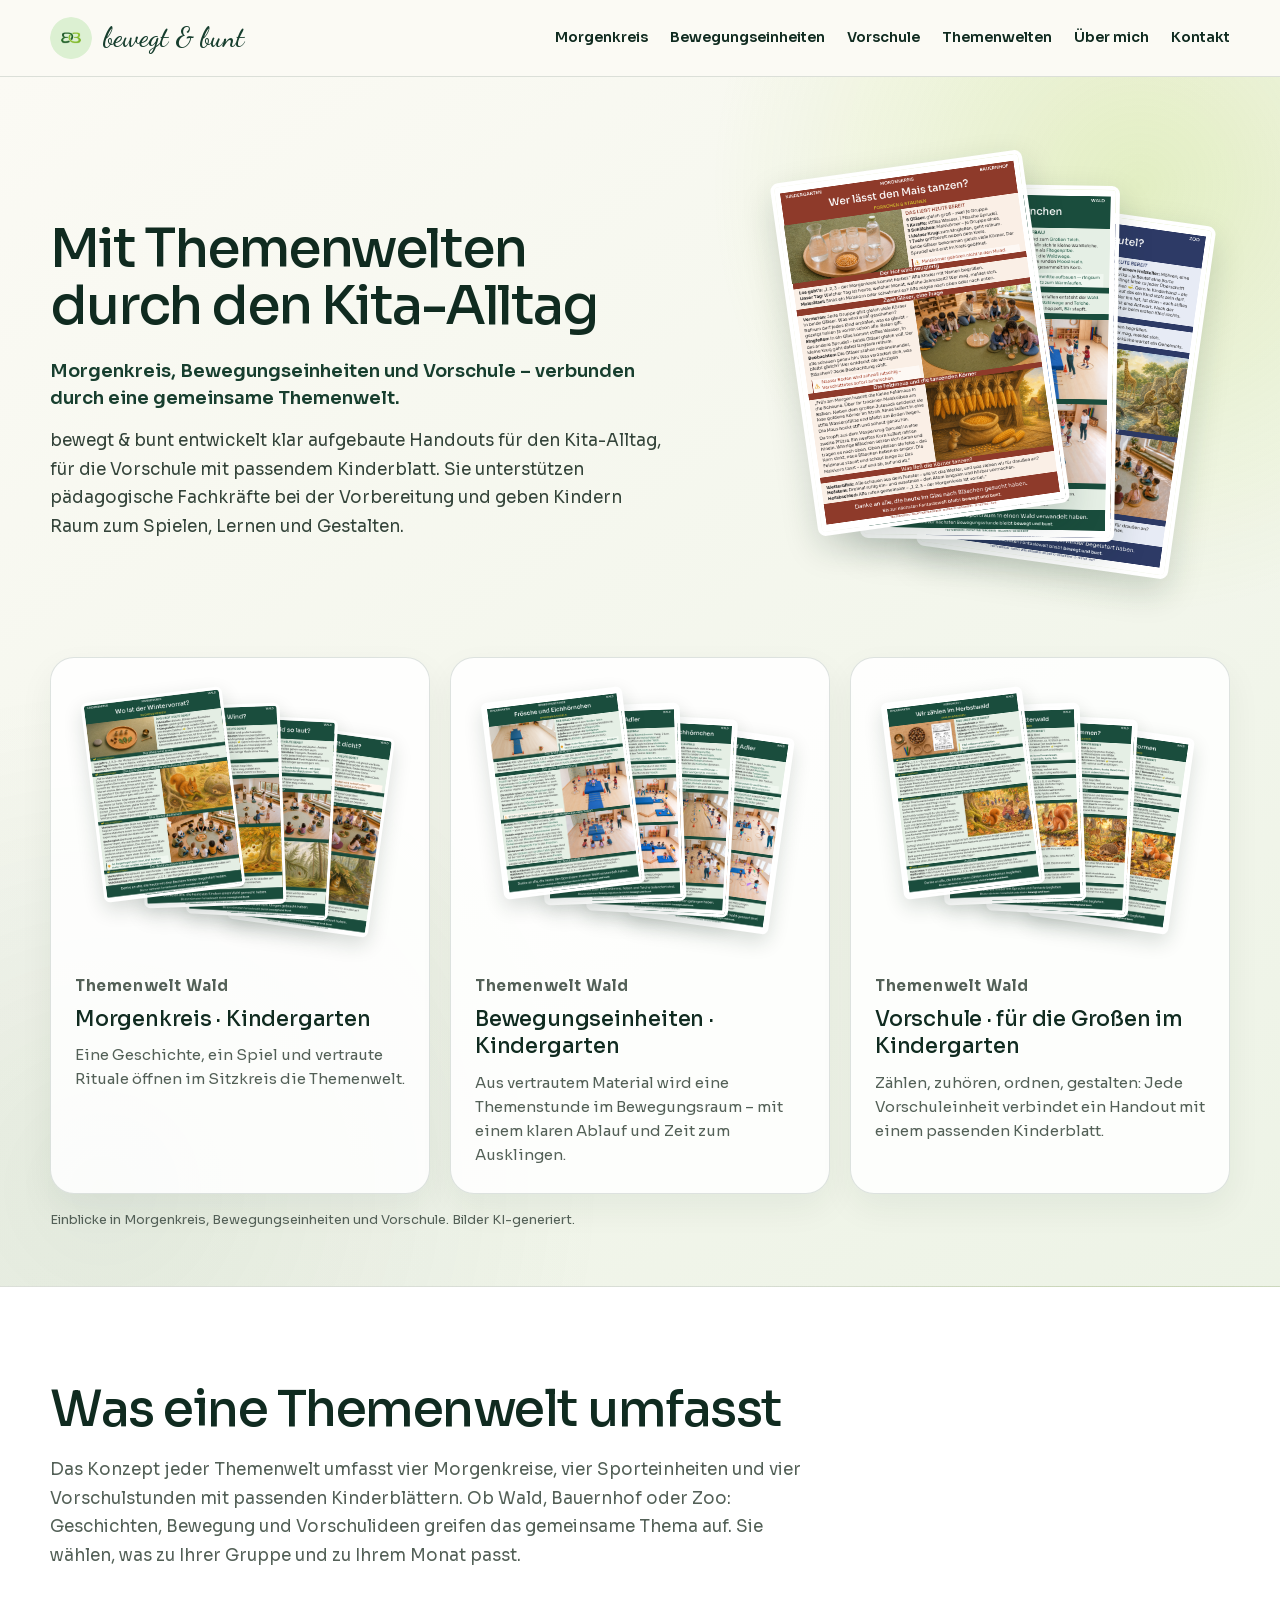
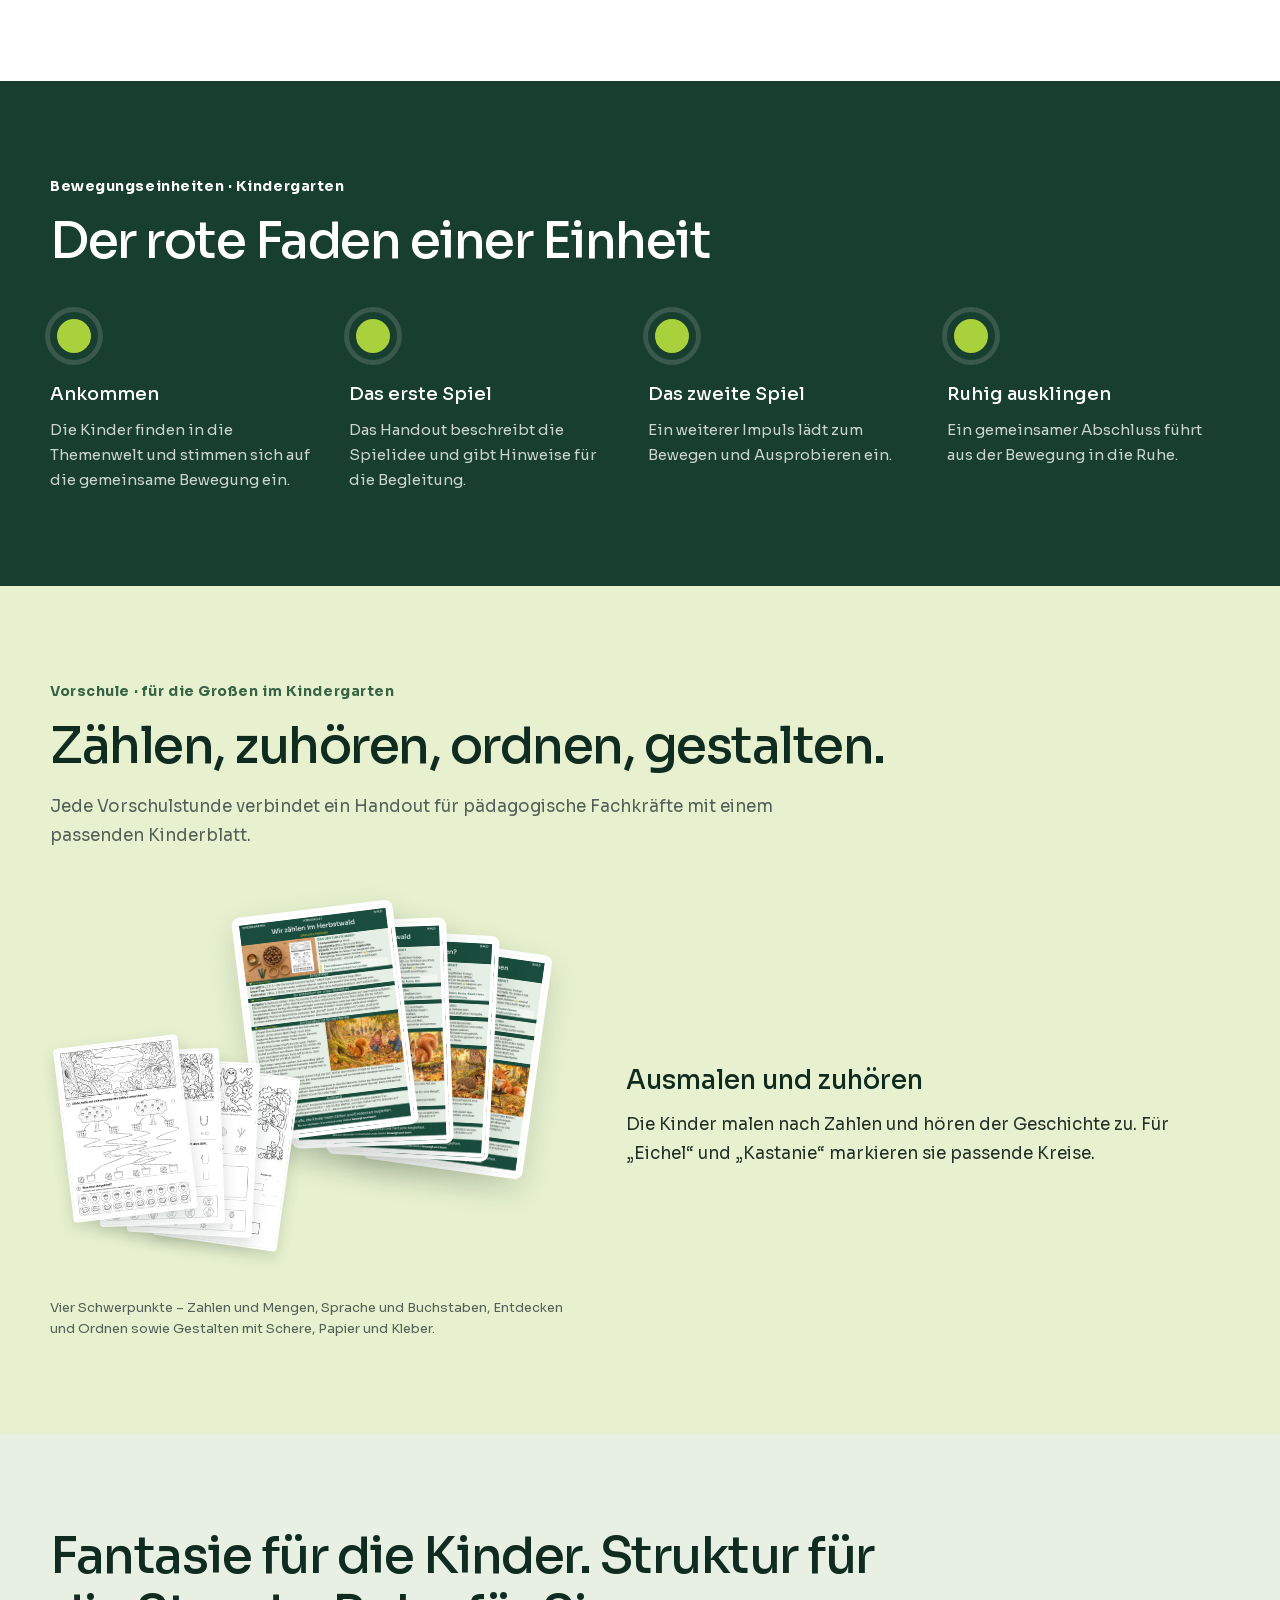
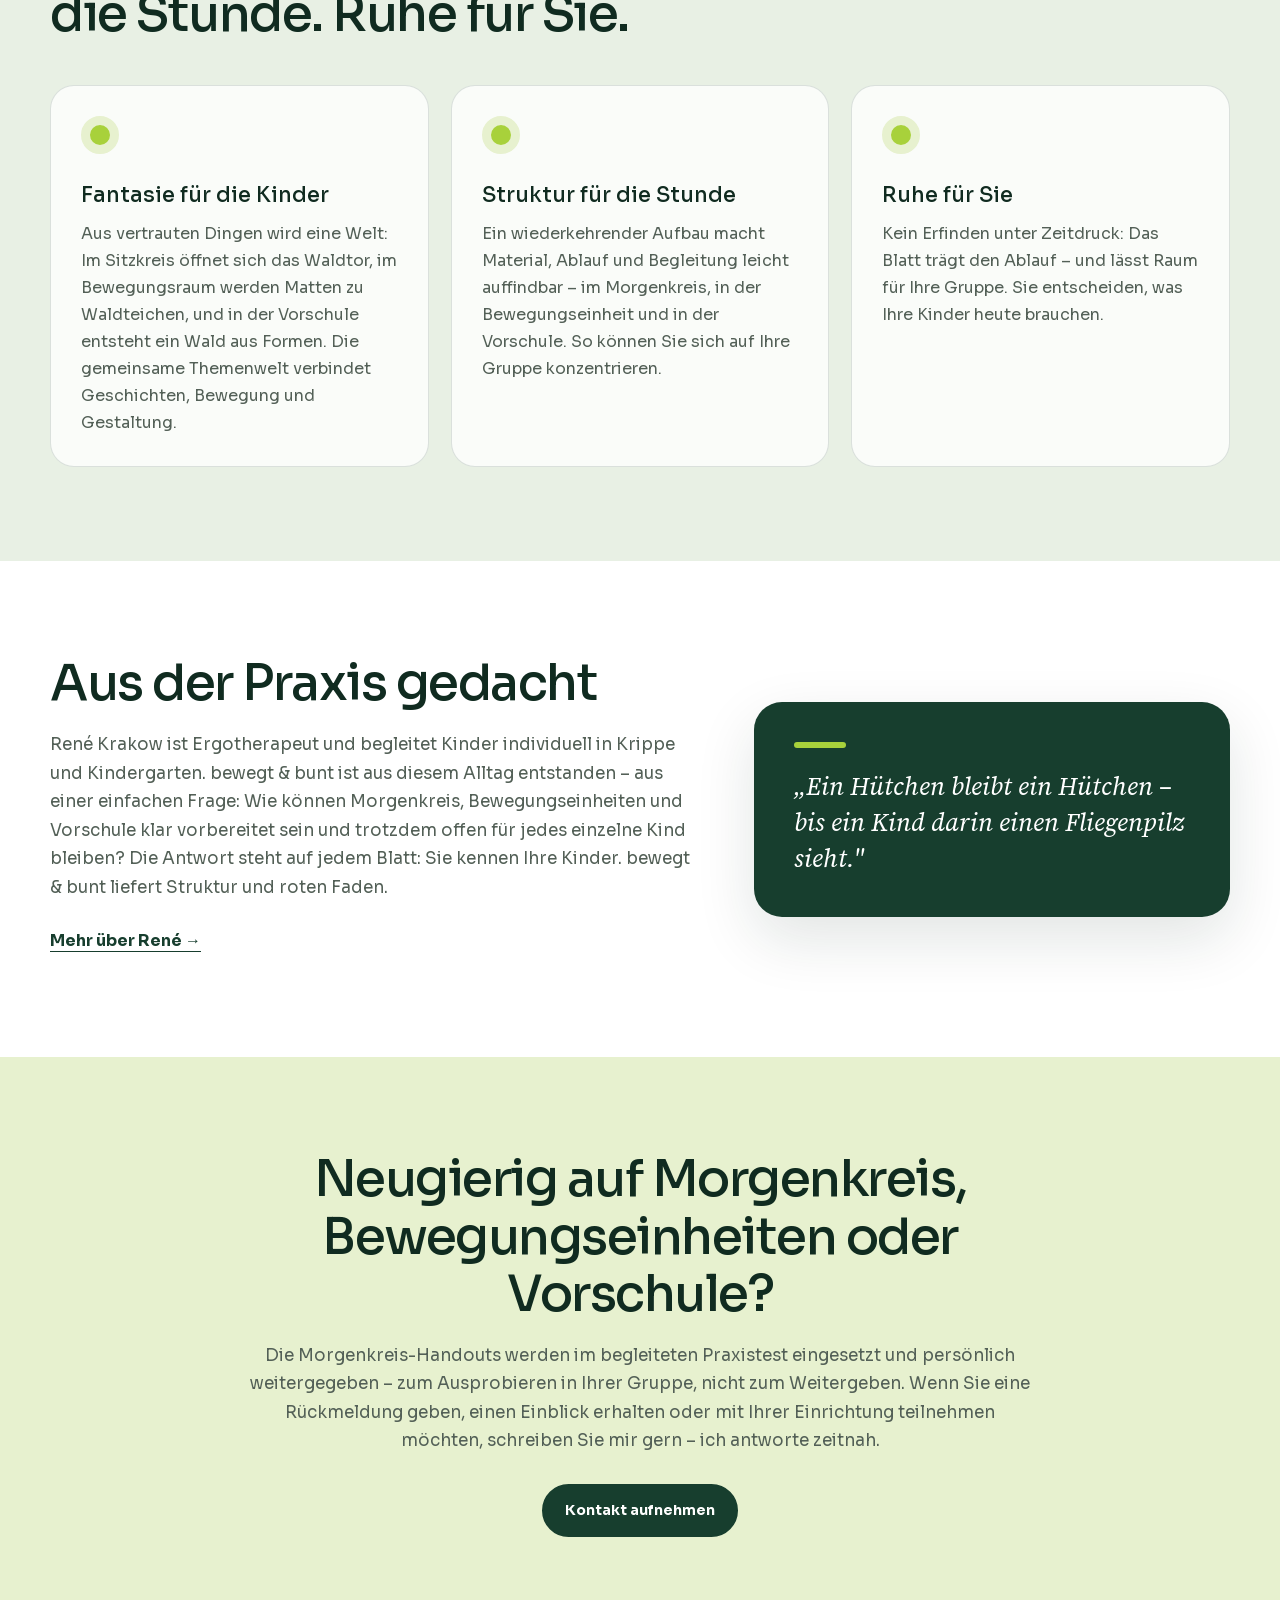
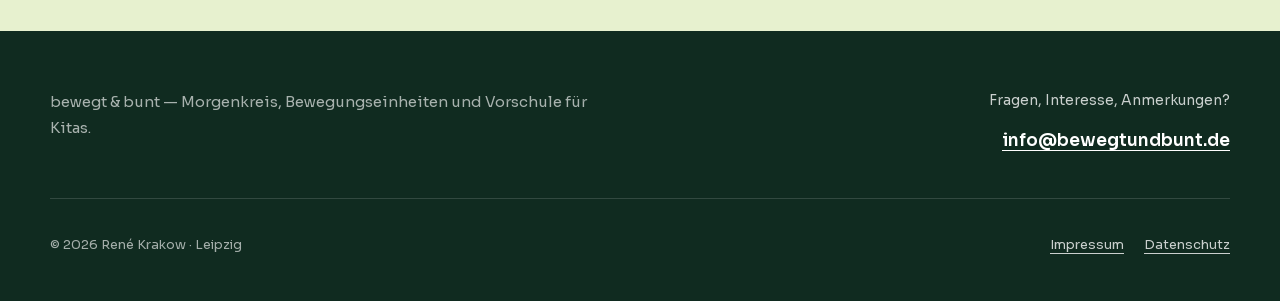
==== commit 84eb575a: "Website freigeben und Themenwelt-Auswahl auf den Monat beziehen" ====
--- a/index.html
+++ b/index.html
@@ -564,7 +564,7 @@
       <div class="section-inner">
         <div class="section-heading">
           <h2 id="themenwelten-title">Was eine Themenwelt umfasst</h2>
-          <p class="section-intro">Das Konzept jeder Themenwelt umfasst vier Morgenkreise, vier Sporteinheiten und vier Vorschulstunden mit passenden Kinderblättern. Ob Wald, Bauernhof oder Zoo: Geschichten, Bewegung und Vorschulideen greifen das gemeinsame Thema auf. Sie wählen, was zu Ihrer Gruppe und Ihrer Woche passt.</p>
+          <p class="section-intro">Das Konzept jeder Themenwelt umfasst vier Morgenkreise, vier Sporteinheiten und vier Vorschulstunden mit passenden Kinderblättern. Ob Wald, Bauernhof oder Zoo: Geschichten, Bewegung und Vorschulideen greifen das gemeinsame Thema auf. Sie wählen, was zu Ihrer Gruppe und zu Ihrem Monat passt.</p>
         </div>
       </div>
     </section>
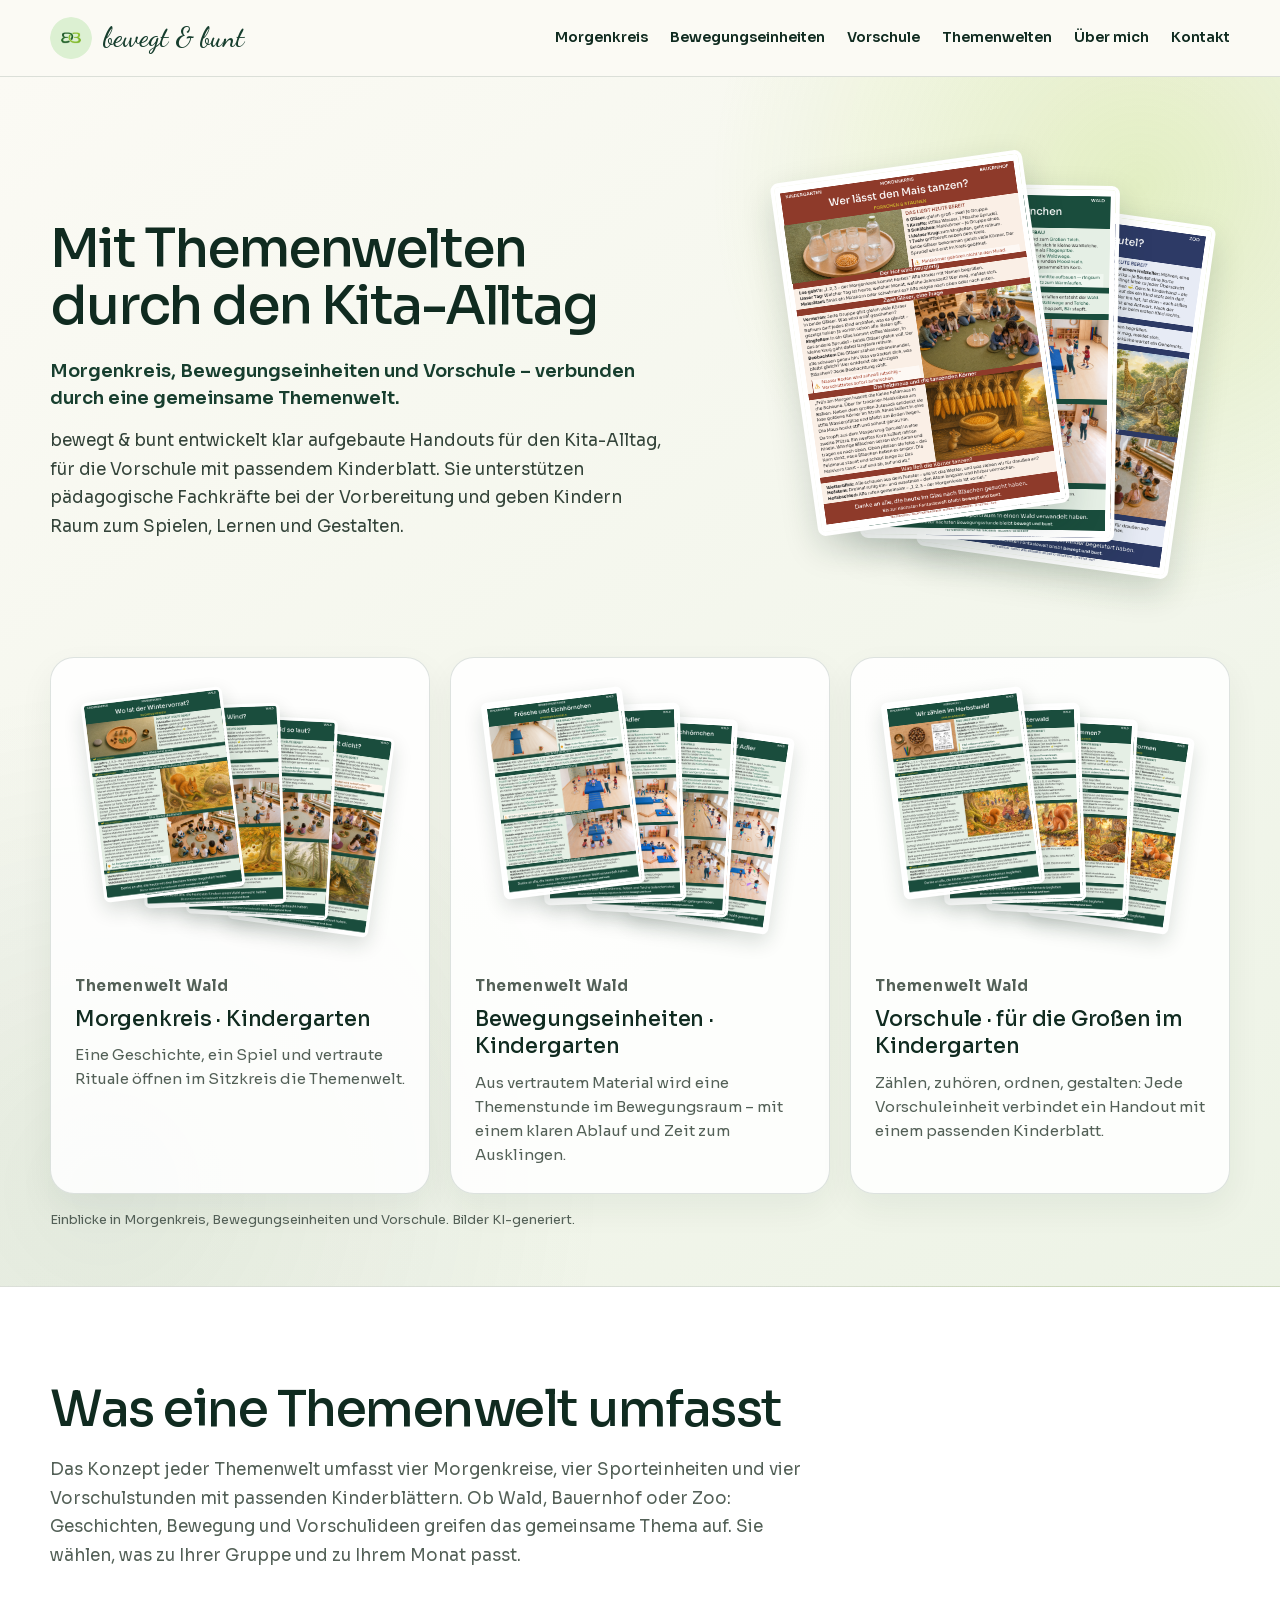
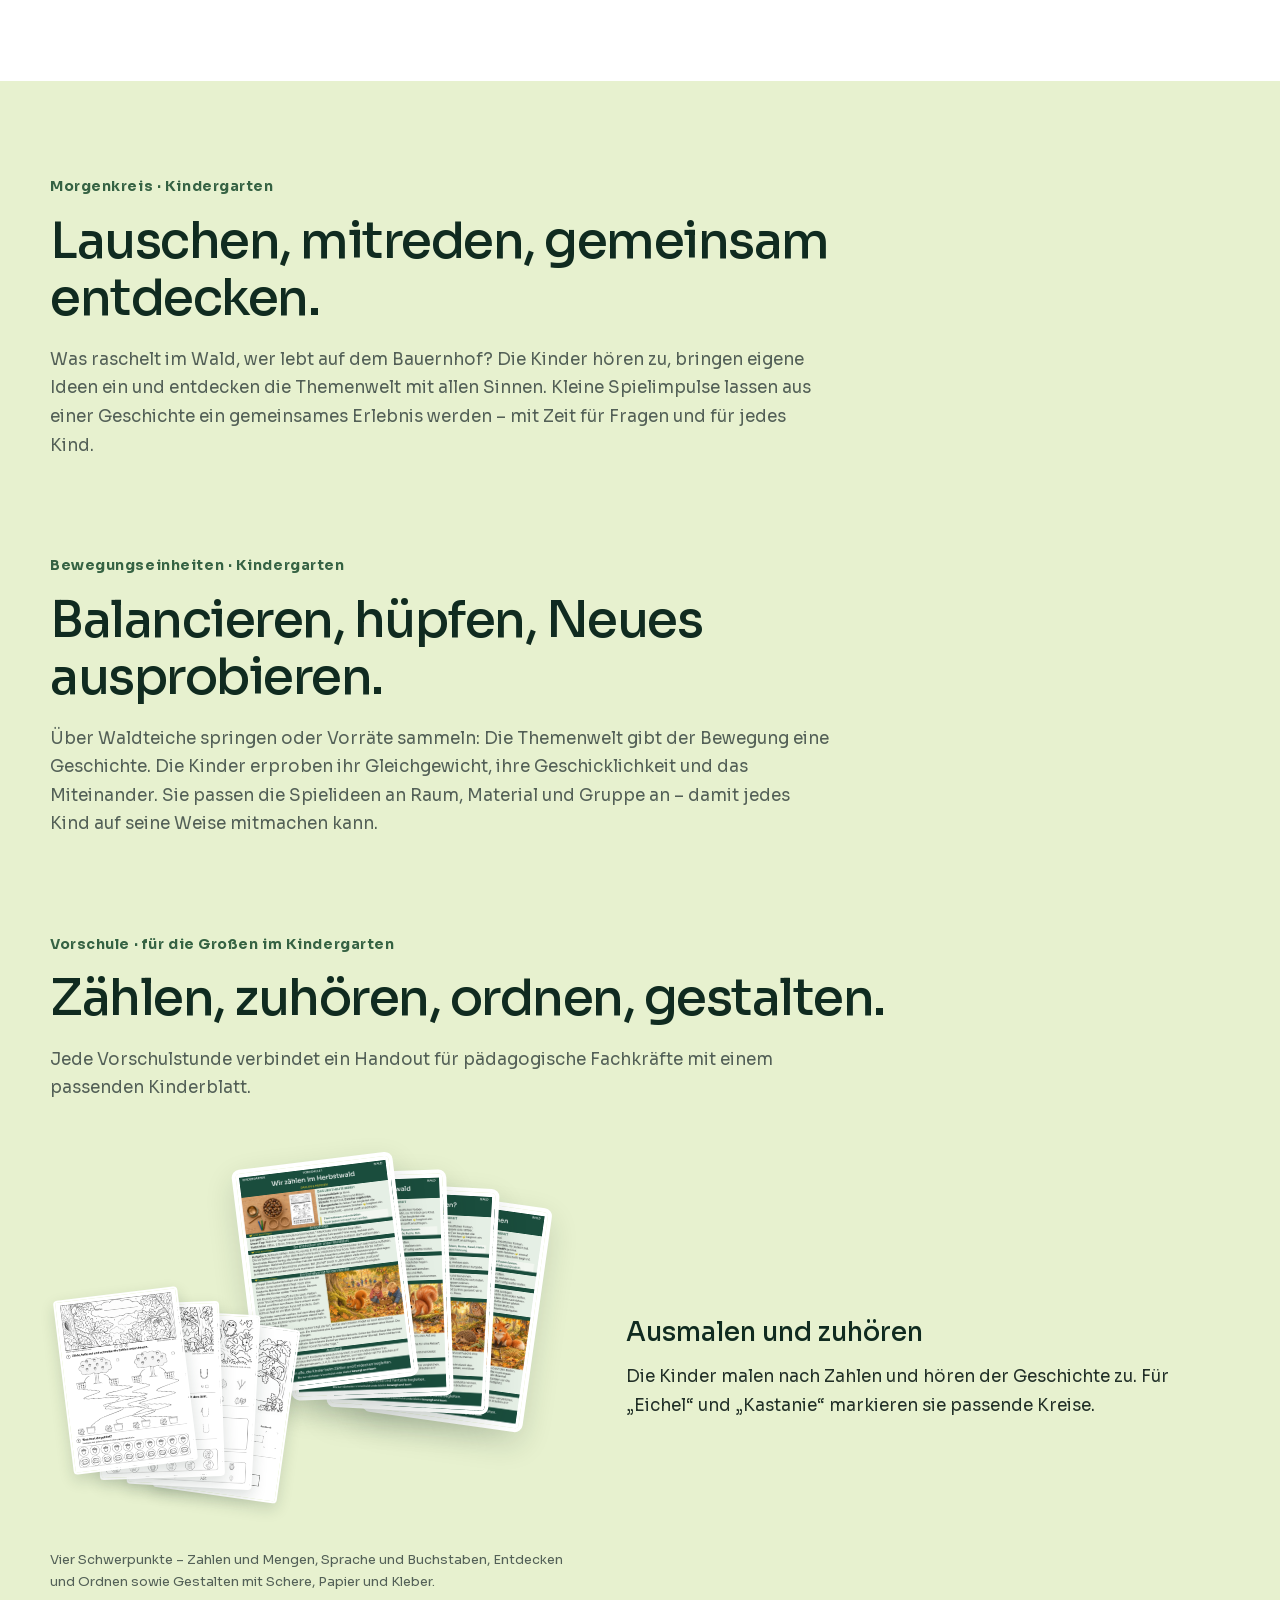
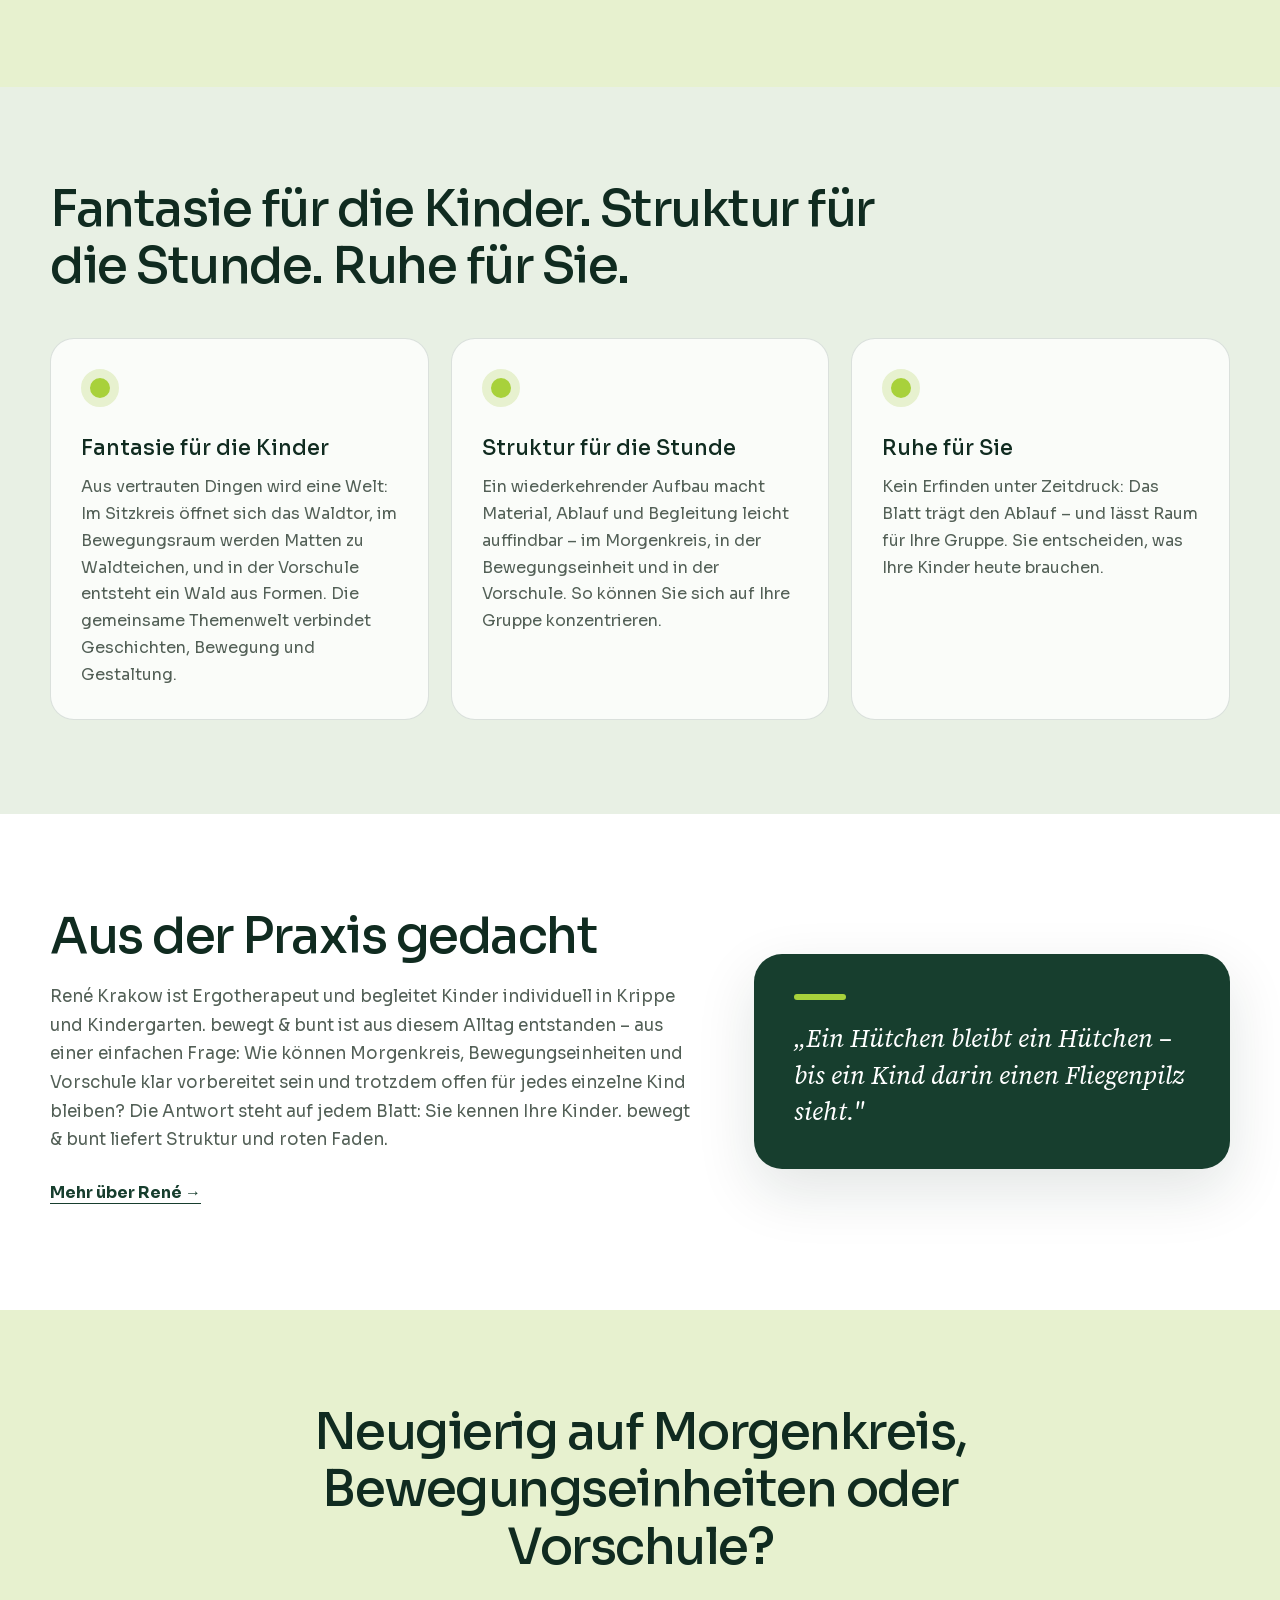
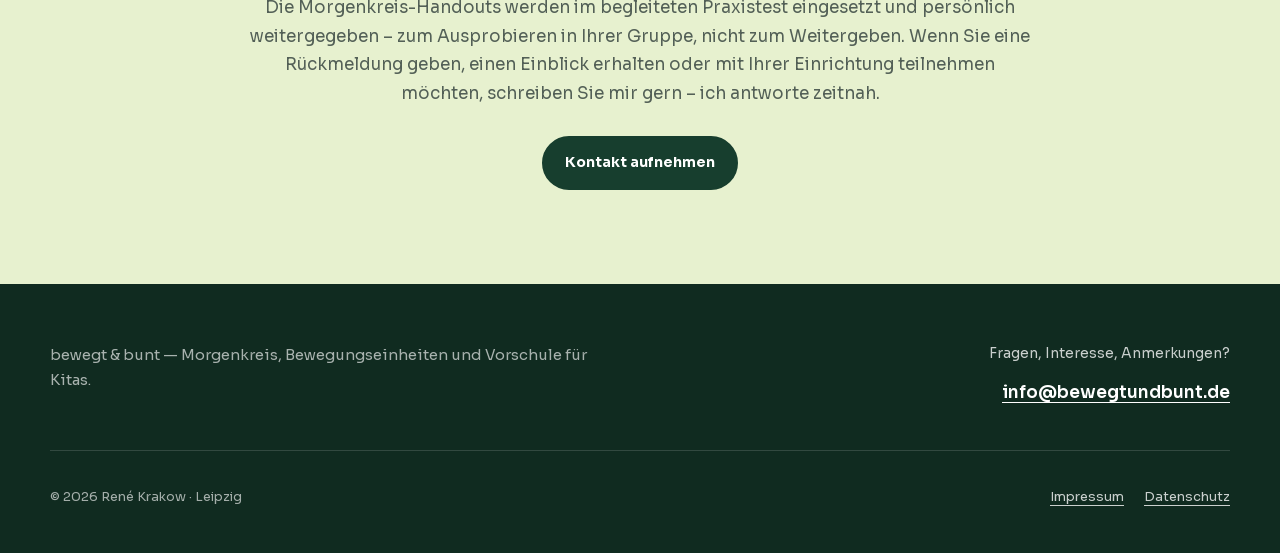
==== commit 482568ee: "Morgenkreis und Bewegung vor der Vorschule kurz erklären" ====
--- a/index.html
+++ b/index.html
@@ -200,7 +200,9 @@
       letter-spacing: -0.03em;
     }
     .section h3 { line-height: 1.3; }
-    .themenwelt-overview .section-heading { margin-bottom: 0; }
+    .themenwelt-overview .section-heading, .angebot-erklaerung .section-heading { margin-bottom: 0; }
+    .section.angebot-erklaerung { padding-bottom: 0; }
+    .angebot-erklaerung .section-intro { margin-bottom: 0; }
     .section-intro { max-width: 780px; color: var(--muted); font-size: 17px; }
     .kicker {
       margin-bottom: 14px;
@@ -559,8 +561,7 @@
       </div>
     </section>
 
-    <section class="section white themenwelt-overview" id="morgenkreis" aria-labelledby="themenwelten-title">
-      <span class="anchor-alias" id="themenwelten"></span>
+    <section class="section white themenwelt-overview" id="themenwelten" aria-labelledby="themenwelten-title">
       <div class="section-inner">
         <div class="section-heading">
           <h2 id="themenwelten-title">Was eine Themenwelt umfasst</h2>
@@ -569,34 +570,23 @@
       </div>
     </section>
 
-    <section class="section dark" id="bewegungseinheiten" aria-labelledby="bewegungseinheiten-title">
+    <section class="section soft angebot-erklaerung" id="morgenkreis" aria-labelledby="morgenkreis-title">
+      <div class="section-inner">
+        <div class="section-heading">
+          <p class="kicker">Morgenkreis · Kindergarten</p>
+          <h2 id="morgenkreis-title">Lauschen, mitreden, gemeinsam entdecken.</h2>
+          <p class="section-intro">Was raschelt im Wald, wer lebt auf dem Bauernhof? Die Kinder hören zu, bringen eigene Ideen ein und entdecken die Themenwelt mit allen Sinnen. Kleine Spielimpulse lassen aus einer Geschichte ein gemeinsames Erlebnis werden – mit Zeit für Fragen und für jedes Kind.</p>
+        </div>
+      </div>
+    </section>
+
+    <section class="section soft angebot-erklaerung" id="bewegungseinheiten" aria-labelledby="bewegungseinheiten-title">
       <span class="anchor-alias" id="bewegungsstunden"></span>
       <div class="section-inner">
         <div class="section-heading">
           <p class="kicker">Bewegungseinheiten · Kindergarten</p>
-          <h2 id="bewegungseinheiten-title">Der rote Faden einer Einheit</h2>
-        </div>
-        <div class="ritual-grid">
-          <article class="ritual-step">
-            <div class="ritual-dot" aria-hidden="true"></div>
-            <h3>Ankommen</h3>
-            <p>Die Kinder finden in die Themenwelt und stimmen sich auf die gemeinsame Bewegung ein.</p>
-          </article>
-          <article class="ritual-step">
-            <div class="ritual-dot" aria-hidden="true"></div>
-            <h3>Das erste Spiel</h3>
-            <p>Das Handout beschreibt die Spielidee und gibt Hinweise für die Begleitung.</p>
-          </article>
-          <article class="ritual-step">
-            <div class="ritual-dot" aria-hidden="true"></div>
-            <h3>Das zweite Spiel</h3>
-            <p>Ein weiterer Impuls lädt zum Bewegen und Ausprobieren ein.</p>
-          </article>
-          <article class="ritual-step">
-            <div class="ritual-dot" aria-hidden="true"></div>
-            <h3>Ruhig ausklingen</h3>
-            <p>Ein gemeinsamer Abschluss führt aus der Bewegung in die Ruhe.</p>
-          </article>
+          <h2 id="bewegungseinheiten-title">Balancieren, hüpfen, Neues ausprobieren.</h2>
+          <p class="section-intro">Über Waldteiche springen oder Vorräte sammeln: Die Themenwelt gibt der Bewegung eine Geschichte. Die Kinder erproben ihr Gleichgewicht, ihre Geschicklichkeit und das Miteinander. Sie passen die Spielideen an Raum, Material und Gruppe an – damit jedes Kind auf seine Weise mitmachen kann.</p>
         </div>
       </div>
     </section>
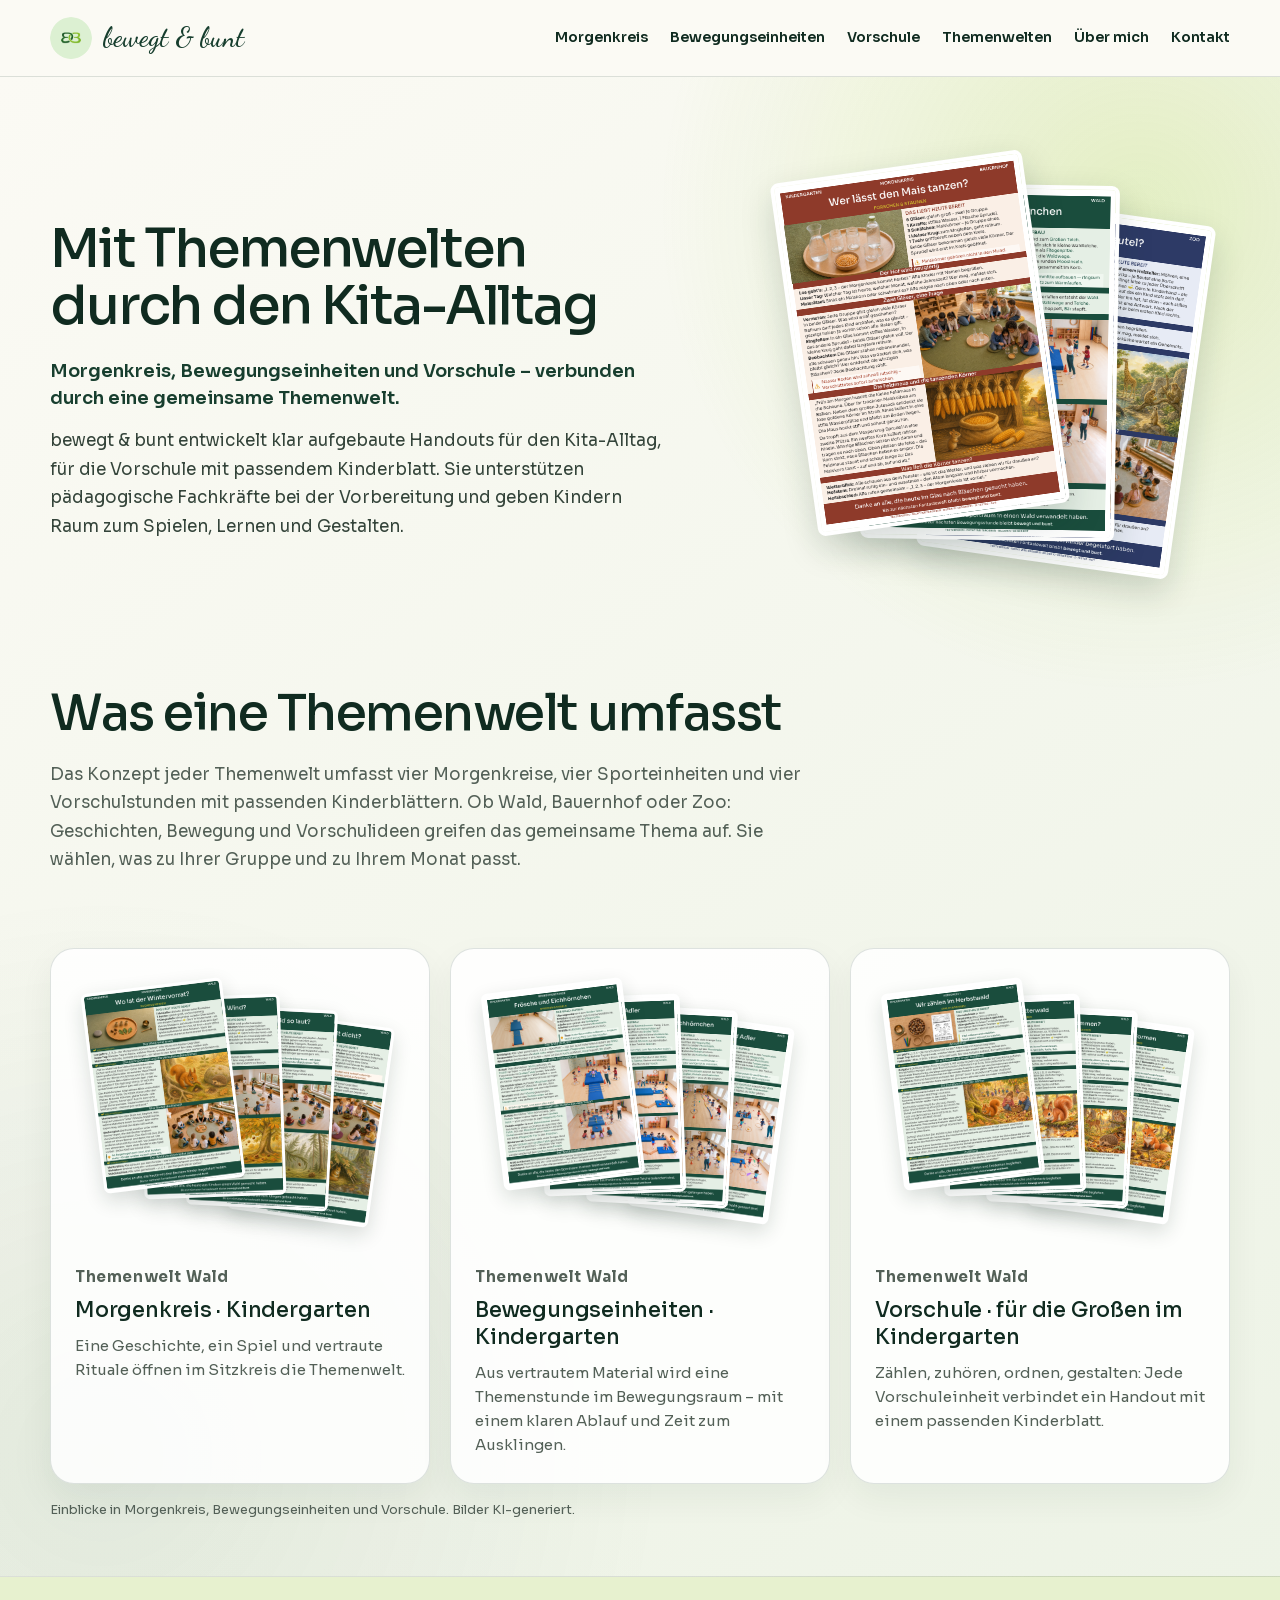
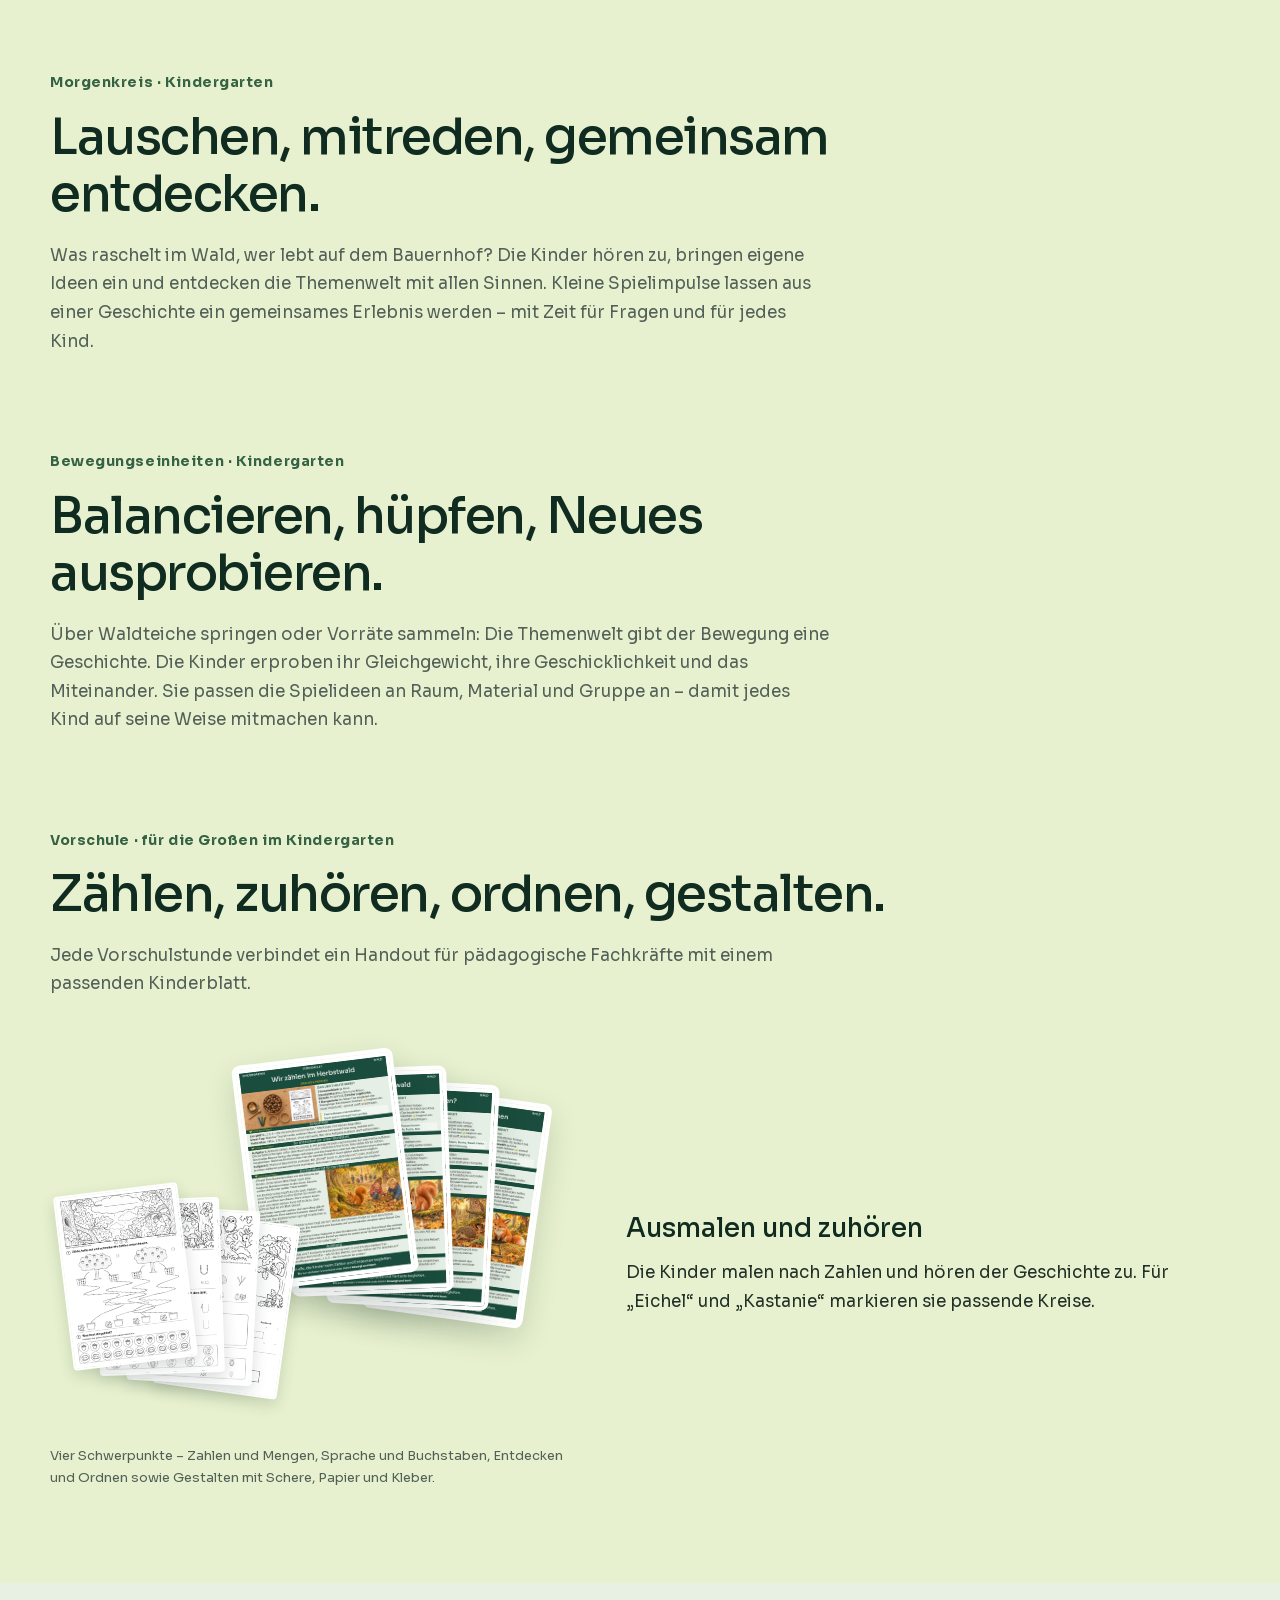
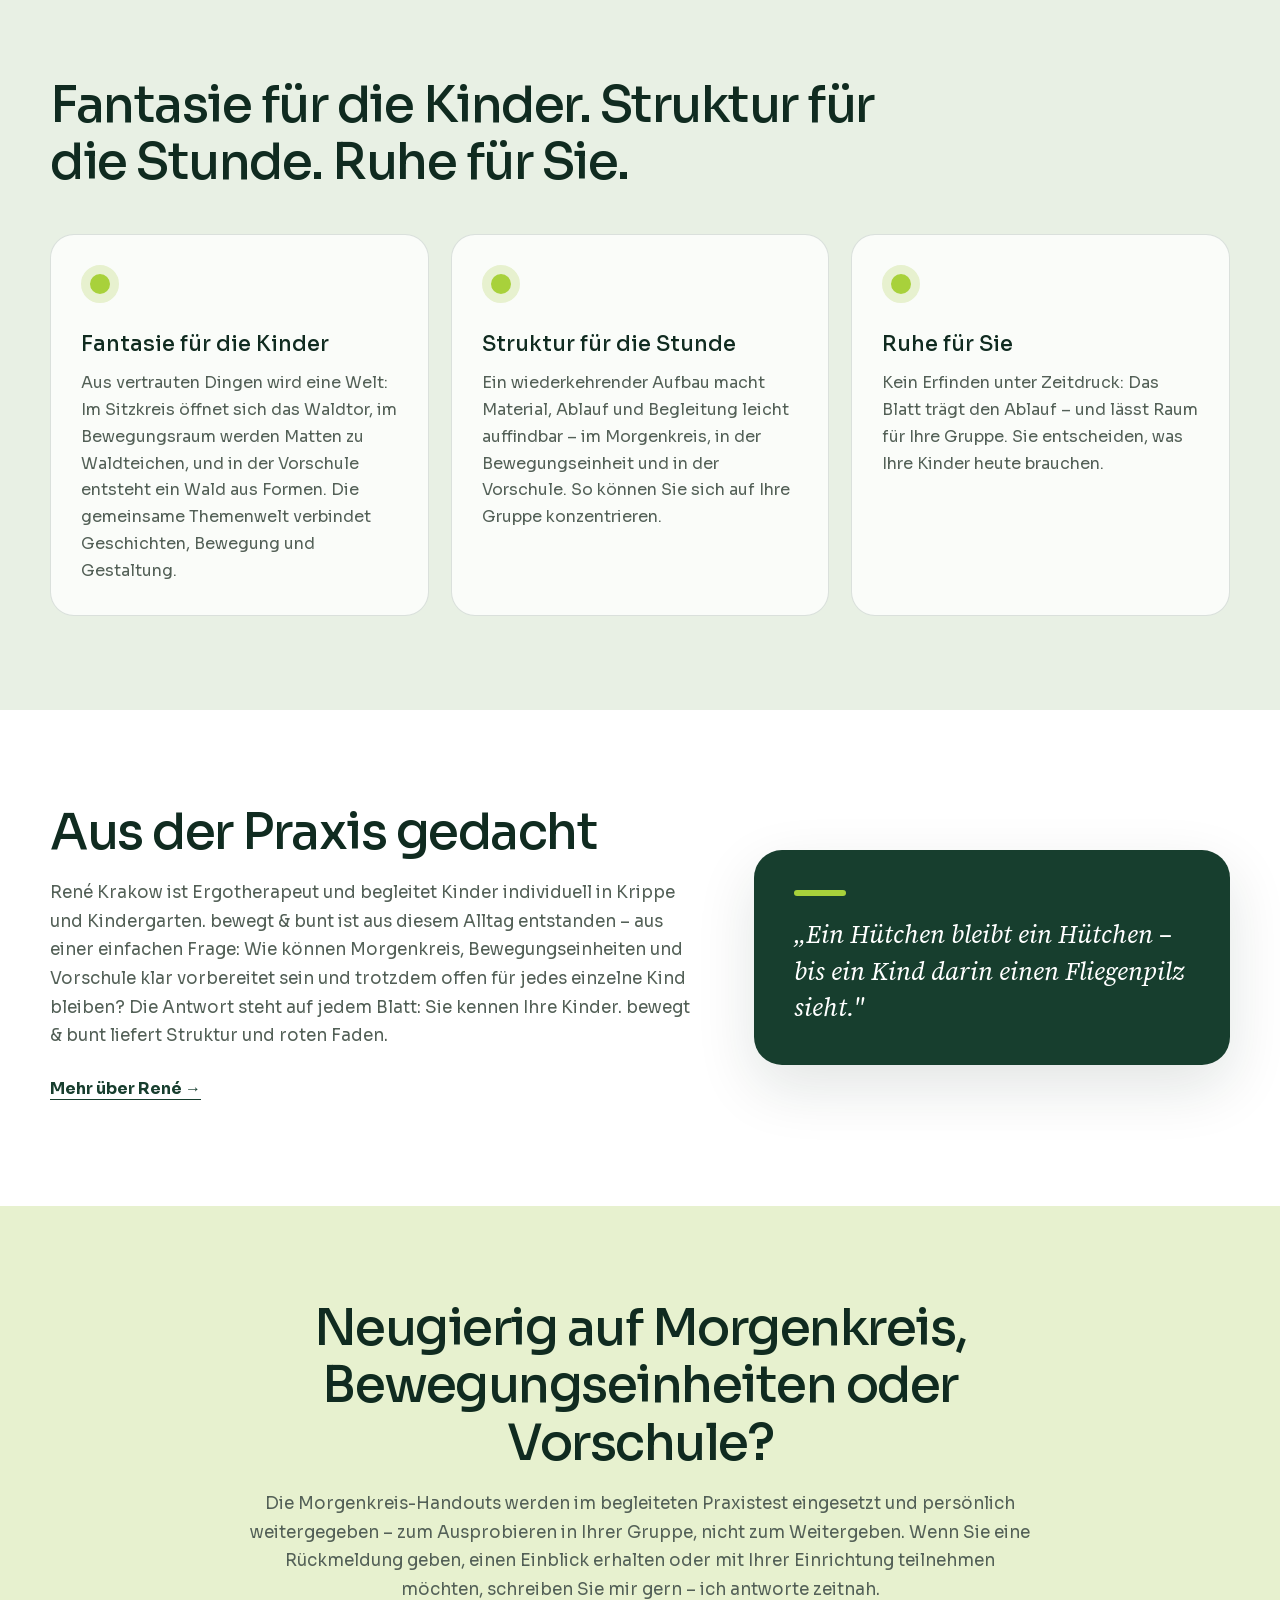
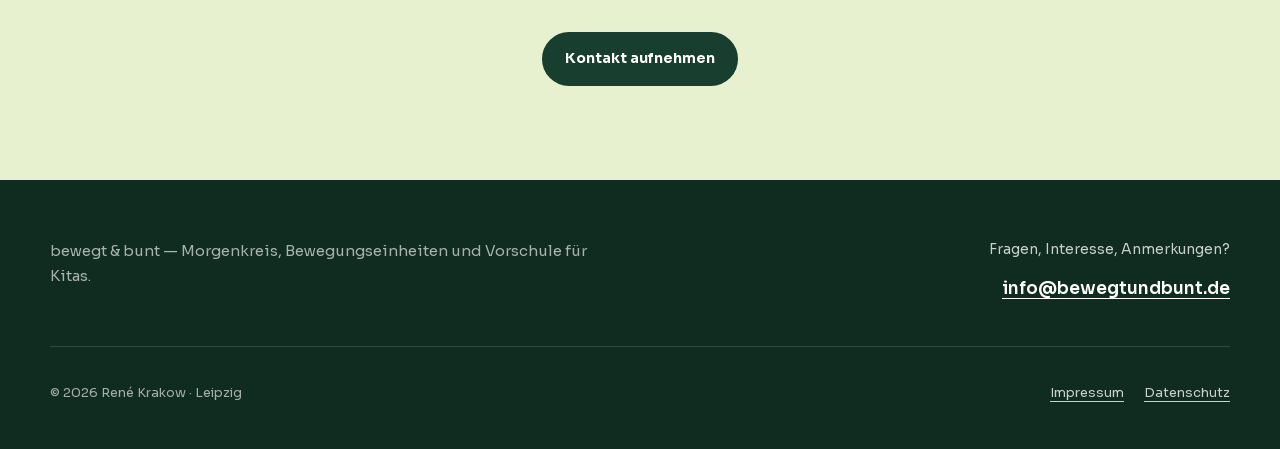
==== commit ee0a4365: "Themenwelt-Erklärung zwischen Hero-Fächer und Angebotskarten setzen" ====
--- a/index.html
+++ b/index.html
@@ -203,6 +203,8 @@
     .themenwelt-overview .section-heading, .angebot-erklaerung .section-heading { margin-bottom: 0; }
     .section.angebot-erklaerung { padding-bottom: 0; }
     .angebot-erklaerung .section-intro { margin-bottom: 0; }
+    .hero .themenwelt-overview { padding: 28px 0 56px; }
+    .hero .themenwelt-overview .section-inner { width: 100%; }
     .section-intro { max-width: 780px; color: var(--muted); font-size: 17px; }
     .kicker {
       margin-bottom: 14px;
@@ -520,6 +522,15 @@
           </div>
         </div>
 
+        <section class="section themenwelt-overview" id="themenwelten" aria-labelledby="themenwelten-title">
+          <div class="section-inner">
+            <div class="section-heading">
+              <h2 id="themenwelten-title">Was eine Themenwelt umfasst</h2>
+              <p class="section-intro">Das Konzept jeder Themenwelt umfasst vier Morgenkreise, vier Sporteinheiten und vier Vorschulstunden mit passenden Kinderblättern. Ob Wald, Bauernhof oder Zoo: Geschichten, Bewegung und Vorschulideen greifen das gemeinsame Thema auf. Sie wählen, was zu Ihrer Gruppe und zu Ihrem Monat passt.</p>
+            </div>
+          </div>
+        </section>
+
         <section class="areas" id="bereiche" aria-label="Drei Bereiche entdecken">
           <div class="area-grid">
             <article class="area-card">
@@ -561,15 +572,6 @@
       </div>
     </section>
 
-    <section class="section white themenwelt-overview" id="themenwelten" aria-labelledby="themenwelten-title">
-      <div class="section-inner">
-        <div class="section-heading">
-          <h2 id="themenwelten-title">Was eine Themenwelt umfasst</h2>
-          <p class="section-intro">Das Konzept jeder Themenwelt umfasst vier Morgenkreise, vier Sporteinheiten und vier Vorschulstunden mit passenden Kinderblättern. Ob Wald, Bauernhof oder Zoo: Geschichten, Bewegung und Vorschulideen greifen das gemeinsame Thema auf. Sie wählen, was zu Ihrer Gruppe und zu Ihrem Monat passt.</p>
-        </div>
-      </div>
-    </section>
-
     <section class="section soft angebot-erklaerung" id="morgenkreis" aria-labelledby="morgenkreis-title">
       <div class="section-inner">
         <div class="section-heading">
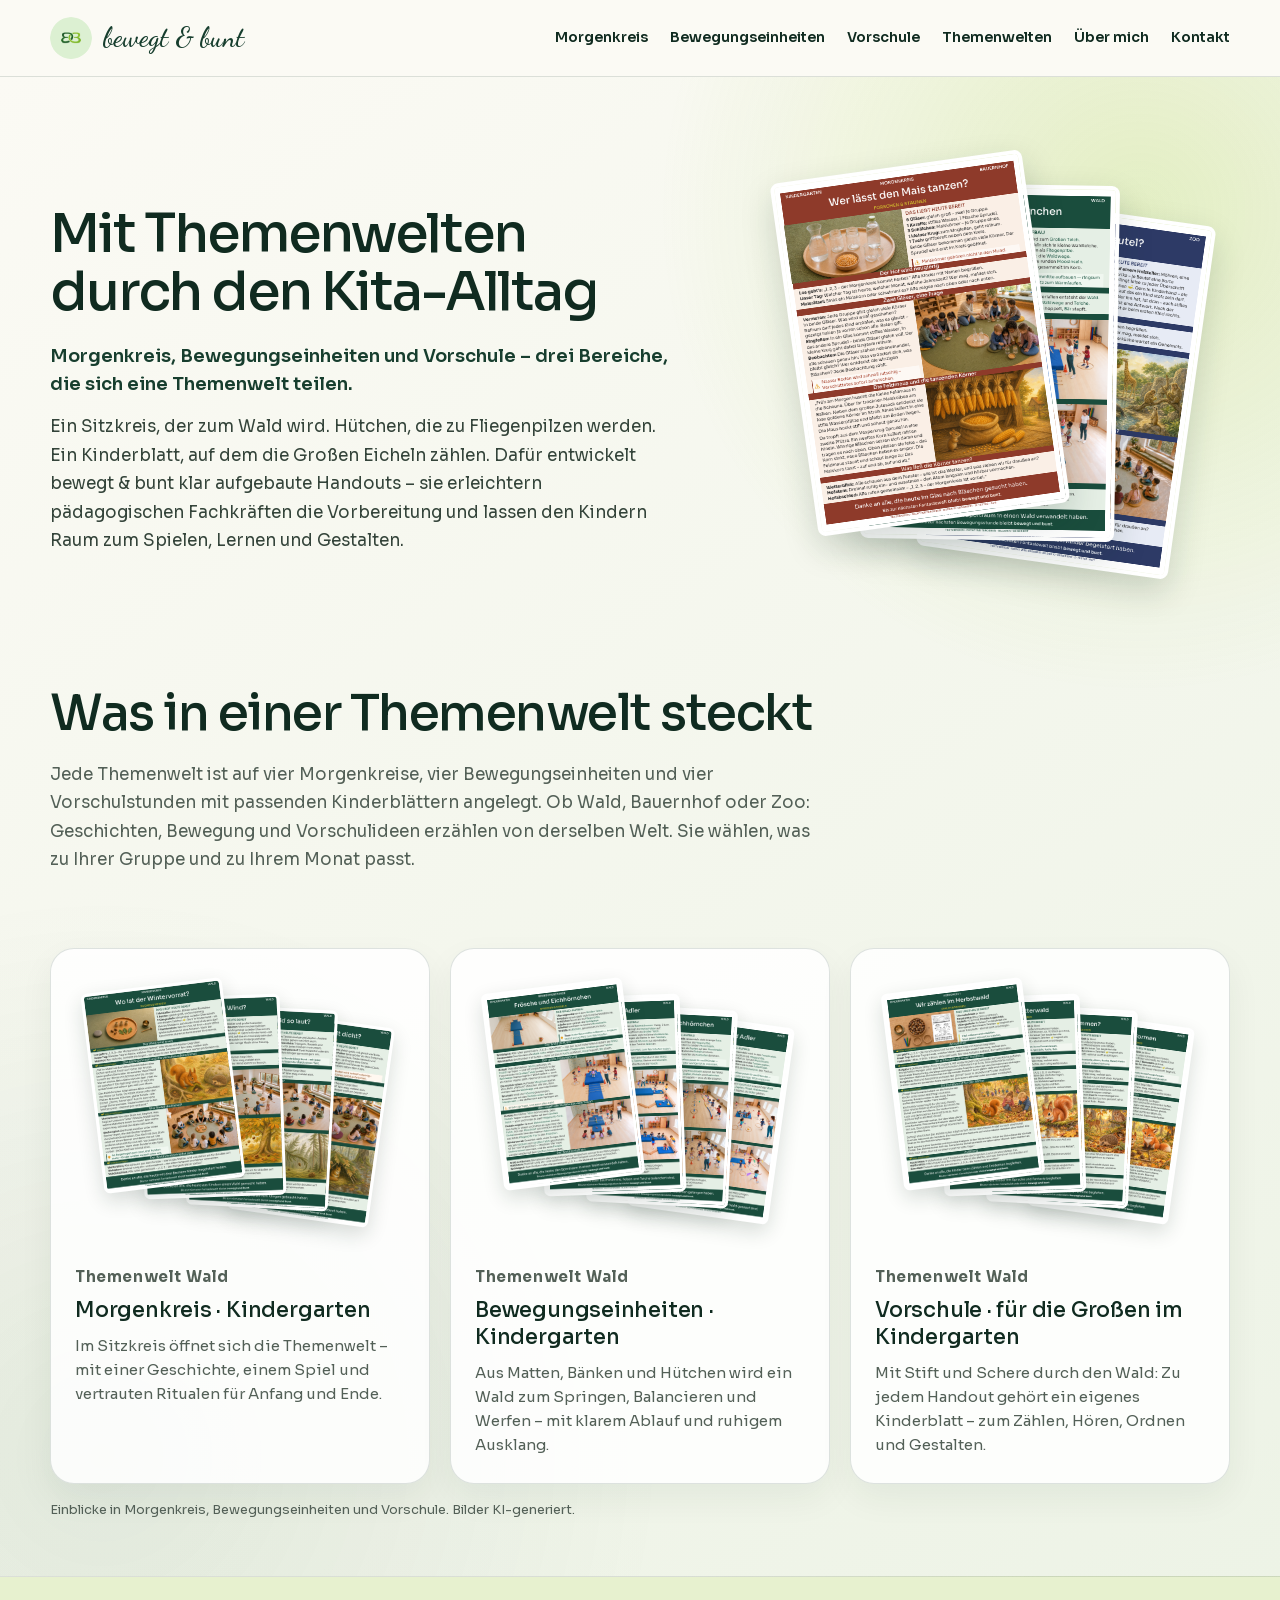
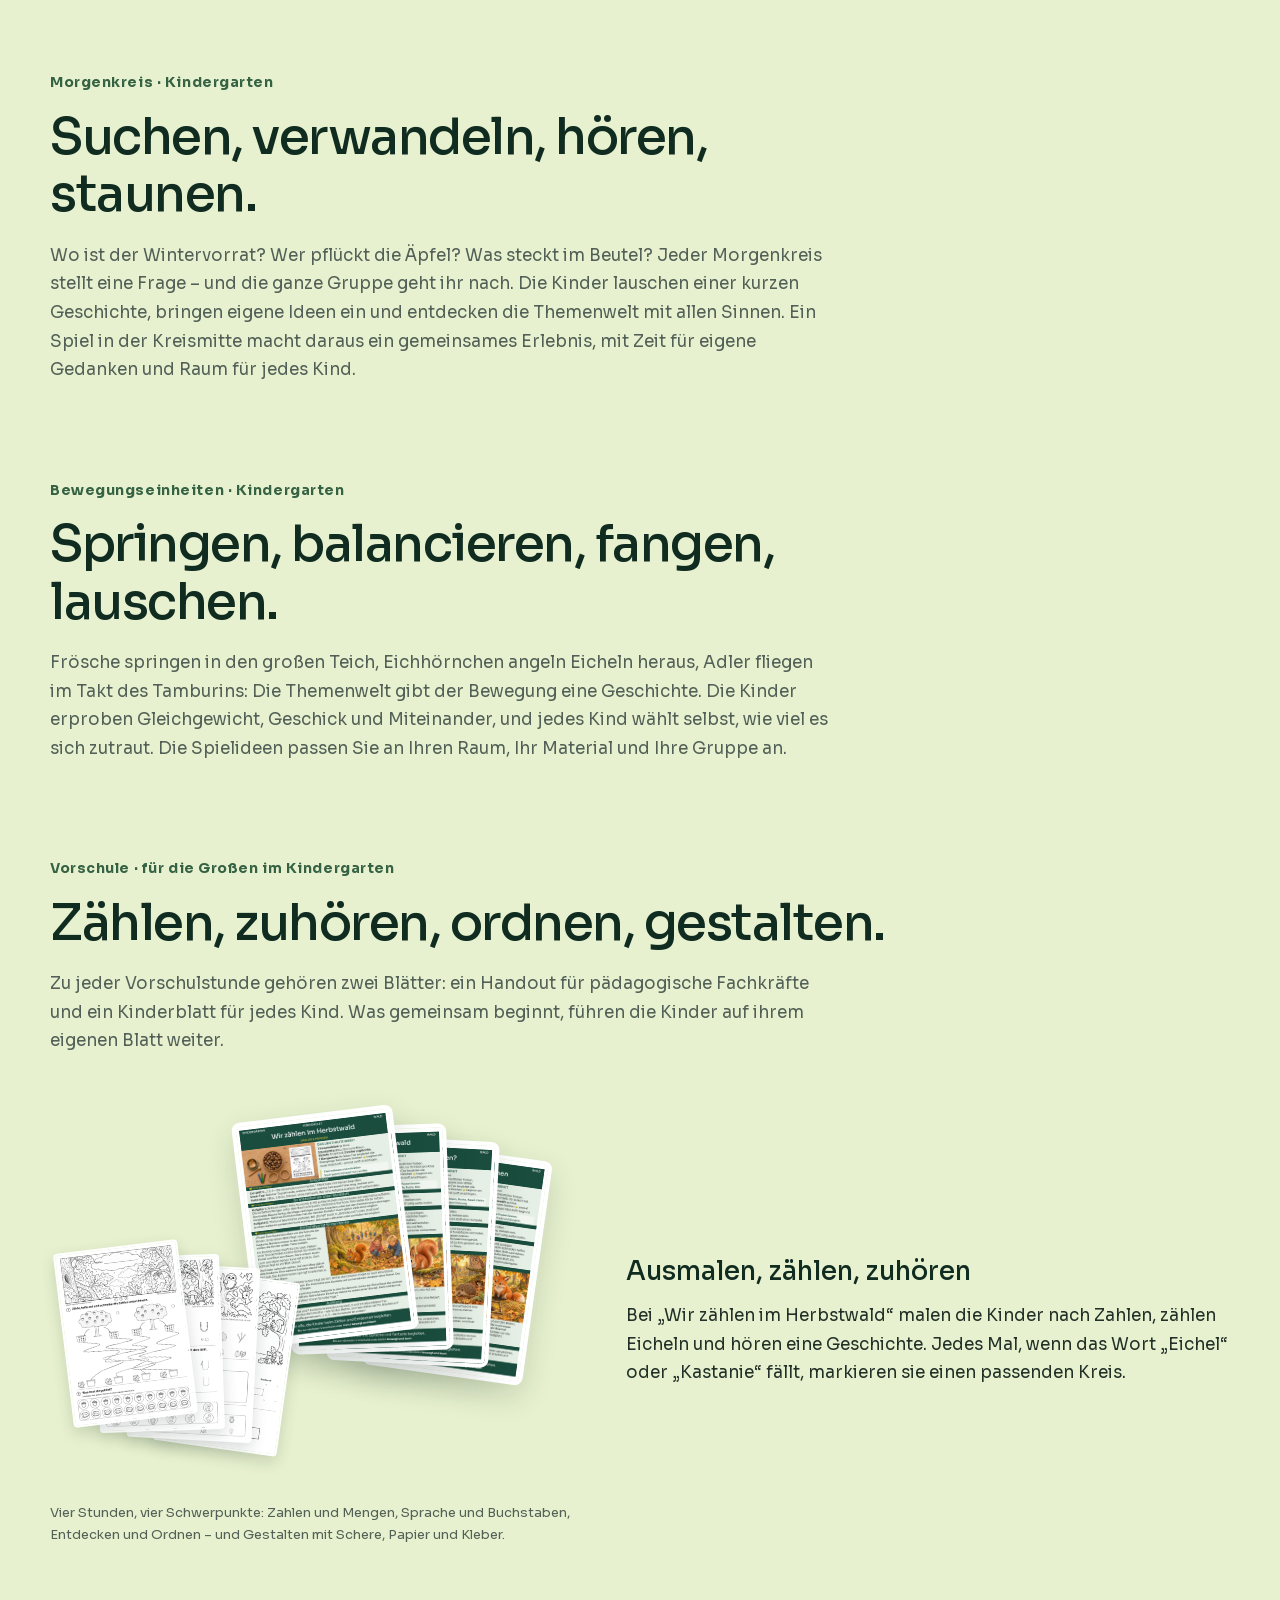
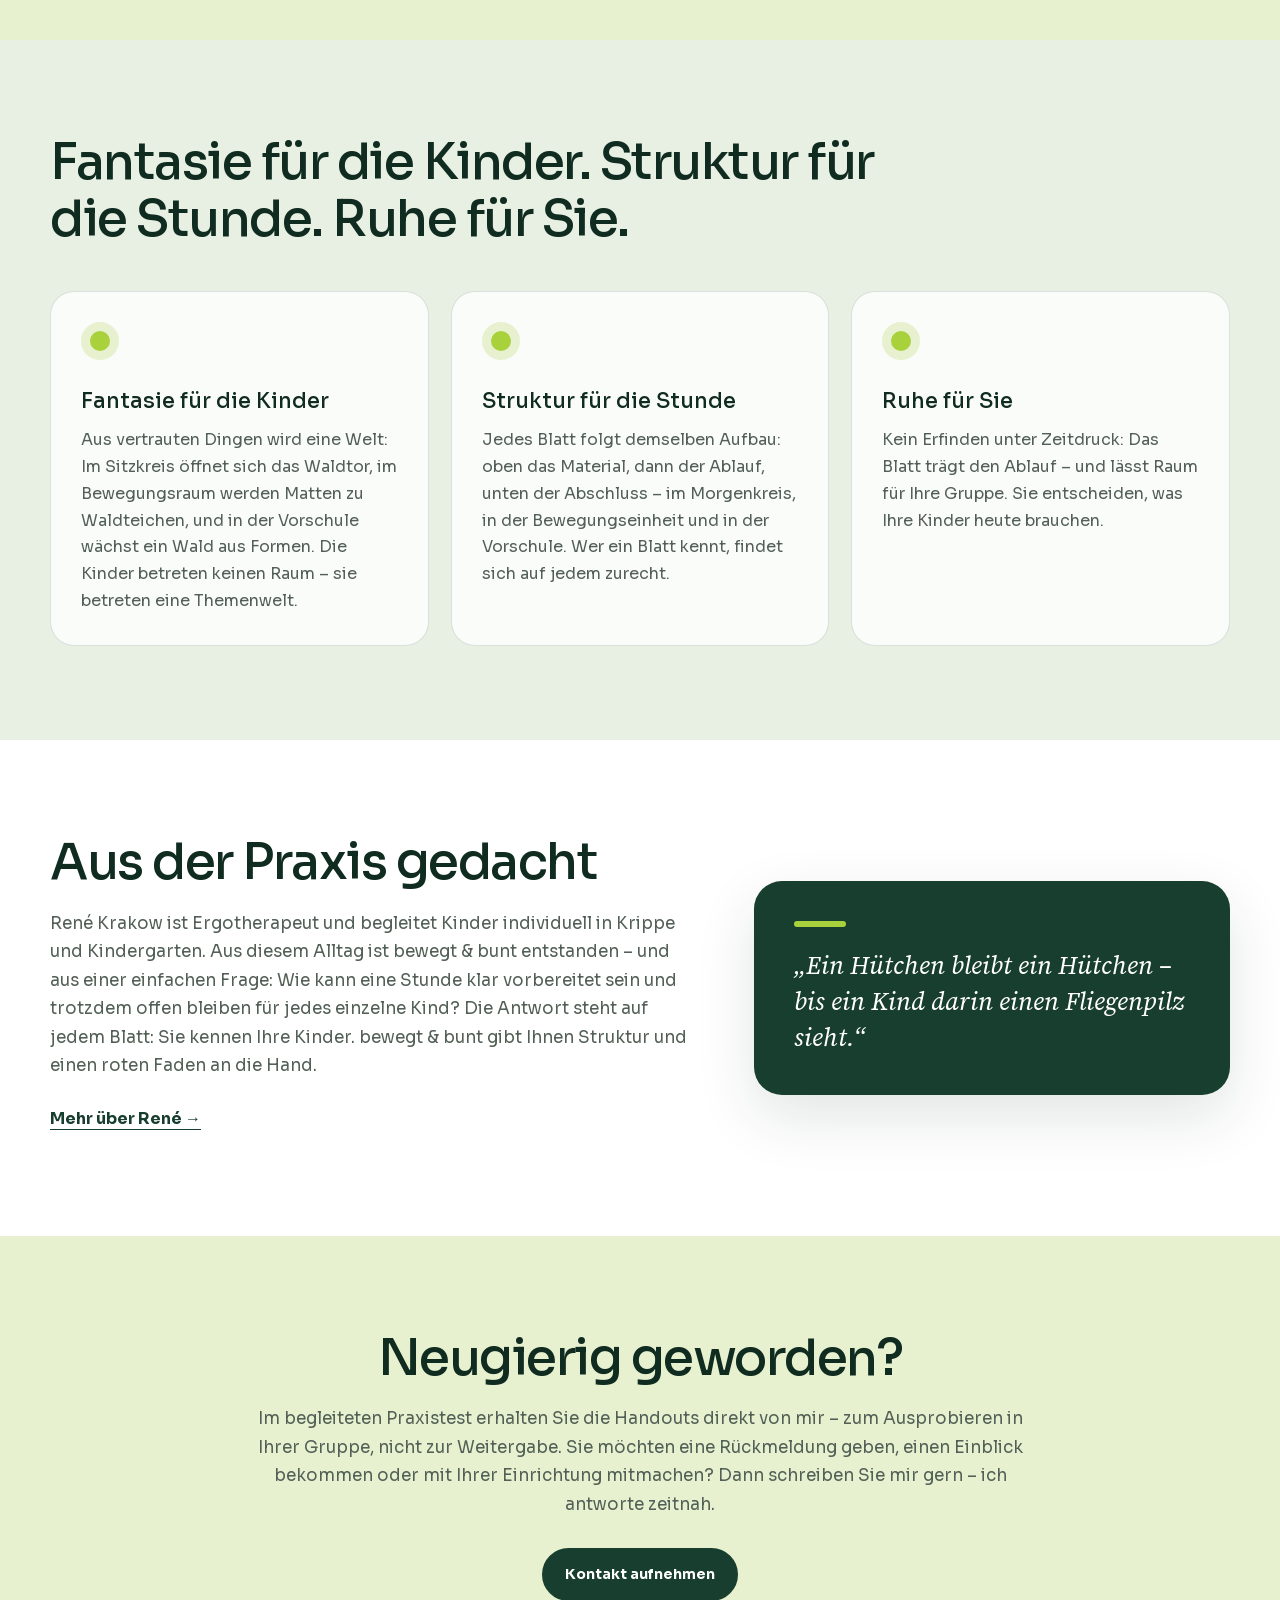
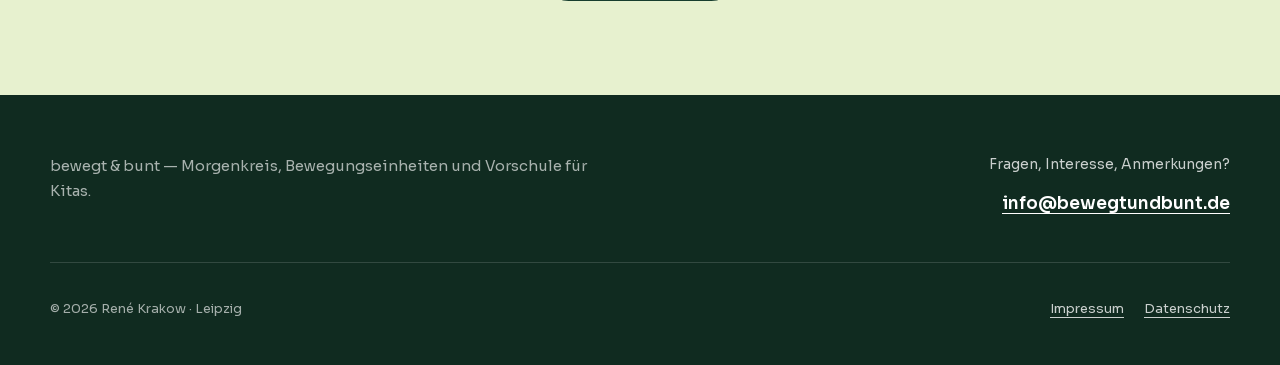
==== commit f3b8a6b0: "Website A10: schönere Texte und W23 für Praxistest" ====
--- a/index.html
+++ b/index.html
@@ -5,7 +5,7 @@
   <meta name="viewport" content="width=device-width, initial-scale=1.0" />
   <meta name="theme-color" content="#173e2e" />
   <title>bewegt &amp; bunt — Morgenkreis, Bewegungseinheiten und Vorschule für Kitas</title>
-  <meta name="description" content="Morgenkreis, Bewegungseinheiten und Vorschule mit einer gemeinsamen Themenwelt: klar aufgebaute Handouts und passende Kinderblätter für die Vorschule unterstützen pädagogische Fachkräfte im Kita-Alltag." />
+  <meta name="description" content="Klar aufgebaute Handouts für Morgenkreis, Bewegungseinheiten und Vorschule – verbunden durch eine gemeinsame Themenwelt, gedacht für pädagogische Fachkräfte im Kita-Alltag." />
   <link rel="stylesheet" href="assets/fonts/fonts.css" />
   <style>
     :root {
@@ -512,8 +512,8 @@
         <div class="hero-top">
           <div class="hero-copy">
             <h1 id="hero-title">Mit Themenwelten durch den <span class="nowrap">Kita-Alltag</span></h1>
-            <p class="positioning">Morgenkreis, Bewegungseinheiten und Vorschule – verbunden durch eine gemeinsame Themenwelt.</p>
-            <p class="hero-text">bewegt &amp; bunt entwickelt klar aufgebaute Handouts für den Kita-Alltag, für die Vorschule mit passendem Kinderblatt. Sie unterstützen pädagogische Fachkräfte bei der Vorbereitung und geben Kindern Raum zum Spielen, Lernen und Gestalten.</p>
+            <p class="positioning">Morgenkreis, Bewegungseinheiten und Vorschule – drei Bereiche, die sich eine Themenwelt teilen.</p>
+            <p class="hero-text">Ein Sitzkreis, der zum Wald wird. Hütchen, die zu Fliegenpilzen werden. Ein Kinderblatt, auf dem die Großen Eicheln zählen. Dafür entwickelt bewegt &amp; bunt klar aufgebaute Handouts – sie erleichtern pädagogischen Fachkräften die Vorbereitung und lassen den Kindern Raum zum Spielen, Lernen und Gestalten.</p>
           </div>
           <div class="hero-fan">
             <img class="hero-fan-back" src="assets/previews/a03/morgenkreis-zoo-01.png" alt="" width="380" height="538" decoding="async" />
@@ -525,8 +525,8 @@
         <section class="section themenwelt-overview" id="themenwelten" aria-labelledby="themenwelten-title">
           <div class="section-inner">
             <div class="section-heading">
-              <h2 id="themenwelten-title">Was eine Themenwelt umfasst</h2>
-              <p class="section-intro">Das Konzept jeder Themenwelt umfasst vier Morgenkreise, vier Sporteinheiten und vier Vorschulstunden mit passenden Kinderblättern. Ob Wald, Bauernhof oder Zoo: Geschichten, Bewegung und Vorschulideen greifen das gemeinsame Thema auf. Sie wählen, was zu Ihrer Gruppe und zu Ihrem Monat passt.</p>
+              <h2 id="themenwelten-title">Was in einer Themenwelt steckt</h2>
+              <p class="section-intro">Jede Themenwelt ist auf vier Morgenkreise, vier Bewegungseinheiten und vier Vorschulstunden mit passenden Kinderblättern angelegt. Ob Wald, Bauernhof oder Zoo: Geschichten, Bewegung und Vorschulideen erzählen von derselben Welt. Sie wählen, was zu Ihrer Gruppe und zu Ihrem Monat passt.</p>
             </div>
           </div>
         </section>
@@ -542,7 +542,7 @@
               </div>
               <p class="area-world">Themenwelt Wald</p>
               <h2>Morgenkreis · Kindergarten</h2>
-              <p>Eine Geschichte, ein Spiel und vertraute Rituale öffnen im Sitzkreis die Themenwelt.</p>
+              <p>Im Sitzkreis öffnet sich die Themenwelt – mit einer Geschichte, einem Spiel und vertrauten Ritualen für Anfang und Ende.</p>
             </article>
             <article class="area-card">
               <div class="area-thumbs">
@@ -553,7 +553,7 @@
               </div>
               <p class="area-world">Themenwelt Wald</p>
               <h2>Bewegungseinheiten · Kindergarten</h2>
-              <p>Aus vertrautem Material wird eine Themenstunde im Bewegungsraum – mit einem klaren Ablauf und Zeit zum Ausklingen.</p>
+              <p>Aus Matten, Bänken und Hütchen wird ein Wald zum Springen, Balancieren und Werfen – mit klarem Ablauf und ruhigem Ausklang.</p>
             </article>
             <article class="area-card">
               <div class="area-thumbs">
@@ -564,7 +564,7 @@
               </div>
               <p class="area-world">Themenwelt Wald</p>
               <h2>Vorschule · für die Großen im Kindergarten</h2>
-              <p>Zählen, zuhören, ordnen, gestalten: Jede Vorschuleinheit verbindet ein Handout mit einem passenden Kinderblatt.</p>
+              <p>Mit Stift und Schere durch den Wald: Zu jedem Handout gehört ein eigenes Kinderblatt – zum Zählen, Hören, Ordnen und Gestalten.</p>
             </article>
           </div>
           <p class="area-caption">Einblicke in Morgenkreis, Bewegungseinheiten und Vorschule. Bilder KI-generiert.</p>
@@ -576,8 +576,8 @@
       <div class="section-inner">
         <div class="section-heading">
           <p class="kicker">Morgenkreis · Kindergarten</p>
-          <h2 id="morgenkreis-title">Lauschen, mitreden, gemeinsam entdecken.</h2>
-          <p class="section-intro">Was raschelt im Wald, wer lebt auf dem Bauernhof? Die Kinder hören zu, bringen eigene Ideen ein und entdecken die Themenwelt mit allen Sinnen. Kleine Spielimpulse lassen aus einer Geschichte ein gemeinsames Erlebnis werden – mit Zeit für Fragen und für jedes Kind.</p>
+          <h2 id="morgenkreis-title">Suchen, verwandeln, hören, staunen.</h2>
+          <p class="section-intro">Wo ist der Wintervorrat? Wer pflückt die Äpfel? Was steckt im Beutel? Jeder Morgenkreis stellt eine Frage – und die ganze Gruppe geht ihr nach. Die Kinder lauschen einer kurzen Geschichte, bringen eigene Ideen ein und entdecken die Themenwelt mit allen Sinnen. Ein Spiel in der Kreismitte macht daraus ein gemeinsames Erlebnis, mit Zeit für eigene Gedanken und Raum für jedes Kind.</p>
         </div>
       </div>
     </section>
@@ -587,8 +587,8 @@
       <div class="section-inner">
         <div class="section-heading">
           <p class="kicker">Bewegungseinheiten · Kindergarten</p>
-          <h2 id="bewegungseinheiten-title">Balancieren, hüpfen, Neues ausprobieren.</h2>
-          <p class="section-intro">Über Waldteiche springen oder Vorräte sammeln: Die Themenwelt gibt der Bewegung eine Geschichte. Die Kinder erproben ihr Gleichgewicht, ihre Geschicklichkeit und das Miteinander. Sie passen die Spielideen an Raum, Material und Gruppe an – damit jedes Kind auf seine Weise mitmachen kann.</p>
+          <h2 id="bewegungseinheiten-title">Springen, balancieren, fangen, lauschen.</h2>
+          <p class="section-intro">Frösche springen in den großen Teich, Eichhörnchen angeln Eicheln heraus, Adler fliegen im Takt des Tamburins: Die Themenwelt gibt der Bewegung eine Geschichte. Die Kinder erproben Gleichgewicht, Geschick und Miteinander, und jedes Kind wählt selbst, wie viel es sich zutraut. Die Spielideen passen Sie an Ihren Raum, Ihr Material und Ihre Gruppe an.</p>
         </div>
       </div>
     </section>
@@ -598,7 +598,7 @@
         <div class="section-heading">
           <p class="kicker">Vorschule · für die Großen im Kindergarten</p>
           <h2 id="vorschule-title">Zählen, zuhören, ordnen, gestalten.</h2>
-          <p class="section-intro">Jede Vorschulstunde verbindet ein Handout für pädagogische Fachkräfte mit einem passenden Kinderblatt.</p>
+          <p class="section-intro">Zu jeder Vorschulstunde gehören zwei Blätter: ein Handout für pädagogische Fachkräfte und ein Kinderblatt für jedes Kind. Was gemeinsam beginnt, führen die Kinder auf ihrem eigenen Blatt weiter.</p>
         </div>
 
         <div class="kinderblatt">
@@ -611,17 +611,17 @@
                 <img src="assets/handouts/vorschule-wald-04.png" alt="" width="380" height="538" loading="lazy" decoding="async" />
               </div>
               <div class="worksheet-fan kinderblatt-fan">
-              <img src="assets/previews/a03/kinderblatt-wald-01.png" alt="Kinderblatt Wir zählen im Herbstwald mit Zahlenbild und Höraufgabe" width="380" height="538" loading="lazy" decoding="async" />
+              <img src="assets/previews/a03/kinderblatt-wald-01.png" alt="Kinderblatt „Wir zählen im Herbstwald“ mit Zahlenbild, Zählaufgabe und Höraufgabe" width="380" height="538" loading="lazy" decoding="async" />
               <img src="assets/previews/a03/kinderblatt-wald-02.png" alt="" width="380" height="538" loading="lazy" decoding="async" />
               <img src="assets/previews/a03/kinderblatt-wald-03.png" alt="" width="380" height="538" loading="lazy" decoding="async" />
               <img src="assets/previews/a03/kinderblatt-wald-04.png" alt="" width="380" height="538" loading="lazy" decoding="async" />
               </div>
             </div>
-            <figcaption>Vier Schwerpunkte – Zahlen und Mengen, Sprache und Buchstaben, Entdecken und Ordnen sowie Gestalten mit Schere, Papier und Kleber.</figcaption>
+            <figcaption>Vier Stunden, vier Schwerpunkte: Zahlen und Mengen, Sprache und Buchstaben, Entdecken und Ordnen – und Gestalten mit Schere, Papier und Kleber.</figcaption>
           </figure>
           <div class="kinderblatt-copy">
-            <h3>Ausmalen und zuhören</h3>
-            <p>Die Kinder malen nach Zahlen und hören der Geschichte zu. Für „Eichel“ und „Kastanie“ markieren sie passende Kreise.</p>
+            <h3>Ausmalen, zählen, zuhören</h3>
+            <p>Bei „Wir zählen im Herbstwald“ malen die Kinder nach Zahlen, zählen Eicheln und hören eine Geschichte. Jedes Mal, wenn das Wort „Eichel“ oder „Kastanie“ fällt, markieren sie einen passenden Kreis.</p>
           </div>
         </div>
       </div>
@@ -636,12 +636,12 @@
           <article class="feature-card">
             <div class="feature-mark" aria-hidden="true"></div>
             <h3>Fantasie für die Kinder</h3>
-            <p>Aus vertrauten Dingen wird eine Welt: Im Sitzkreis öffnet sich das Waldtor, im Bewegungsraum werden Matten zu Waldteichen, und in der Vorschule entsteht ein Wald aus Formen. Die gemeinsame Themenwelt verbindet Geschichten, Bewegung und Gestaltung.</p>
+            <p>Aus vertrauten Dingen wird eine Welt: Im Sitzkreis öffnet sich das Waldtor, im Bewegungsraum werden Matten zu Waldteichen, und in der Vorschule wächst ein Wald aus Formen. Die Kinder betreten keinen Raum – sie betreten eine Themenwelt.</p>
           </article>
           <article class="feature-card">
             <div class="feature-mark" aria-hidden="true"></div>
             <h3>Struktur für die Stunde</h3>
-            <p>Ein wiederkehrender Aufbau macht Material, Ablauf und Begleitung leicht auffindbar – im Morgenkreis, in der Bewegungseinheit und in der Vorschule. So können Sie sich auf Ihre Gruppe konzentrieren.</p>
+            <p>Jedes Blatt folgt demselben Aufbau: oben das Material, dann der Ablauf, unten der Abschluss – im Morgenkreis, in der Bewegungseinheit und in der Vorschule. Wer ein Blatt kennt, findet sich auf jedem zurecht.</p>
           </article>
           <article class="feature-card">
             <div class="feature-mark" aria-hidden="true"></div>
@@ -656,12 +656,12 @@
       <div class="section-inner practice-grid">
         <div class="practice-copy">
           <h2 id="praxis-title">Aus der Praxis gedacht</h2>
-          <p>René Krakow ist Ergotherapeut und begleitet Kinder individuell in Krippe und Kindergarten. bewegt &amp; bunt ist aus diesem Alltag entstanden – aus einer einfachen Frage: Wie können Morgenkreis, Bewegungseinheiten und Vorschule klar vorbereitet sein und trotzdem offen für jedes einzelne Kind bleiben? Die Antwort steht auf jedem Blatt: Sie kennen Ihre Kinder. bewegt &amp; bunt liefert Struktur und roten Faden.</p>
+          <p>René Krakow ist Ergotherapeut und begleitet Kinder individuell in Krippe und Kindergarten. Aus diesem Alltag ist bewegt &amp; bunt entstanden – und aus einer einfachen Frage: Wie kann eine Stunde klar vorbereitet sein und trotzdem offen bleiben für jedes einzelne Kind? Die Antwort steht auf jedem Blatt: Sie kennen Ihre Kinder. bewegt &amp; bunt gibt Ihnen Struktur und einen roten Faden an die Hand.</p>
           <a class="text-link" href="/about.html">Mehr über René →</a>
         </div>
         <div class="quote-card">
           <div class="quote-mark" aria-hidden="true"></div>
-          <blockquote>„Ein Hütchen bleibt ein Hütchen – bis ein Kind darin einen Fliegenpilz sieht."</blockquote>
+          <blockquote>„Ein Hütchen bleibt ein Hütchen – bis ein Kind darin einen Fliegenpilz sieht.“</blockquote>
         </div>
       </div>
     </section>
@@ -669,8 +669,8 @@
     <section class="section cta-section" aria-labelledby="kontakt-title">
       <div class="section-inner">
         <div class="section-heading">
-          <h2 id="kontakt-title">Neugierig auf Morgenkreis, Bewegungseinheiten oder Vorschule?</h2>
-          <p class="section-intro">Die Morgenkreis-Handouts werden im begleiteten Praxistest eingesetzt und persönlich weitergegeben – zum Ausprobieren in Ihrer Gruppe, nicht zum Weitergeben. Wenn Sie eine Rückmeldung geben, einen Einblick erhalten oder mit Ihrer Einrichtung teilnehmen möchten, schreiben Sie mir gern – ich antworte zeitnah.</p>
+          <h2 id="kontakt-title">Neugierig geworden?</h2>
+          <p class="section-intro">Im begleiteten Praxistest erhalten Sie die Handouts direkt von mir – zum Ausprobieren in Ihrer Gruppe, nicht zur Weitergabe. Sie möchten eine Rückmeldung geben, einen Einblick bekommen oder mit Ihrer Einrichtung mitmachen? Dann schreiben Sie mir gern – ich antworte zeitnah.</p>
         </div>
         <a class="button button-primary" href="/contact.html">Kontakt aufnehmen</a>
       </div>
